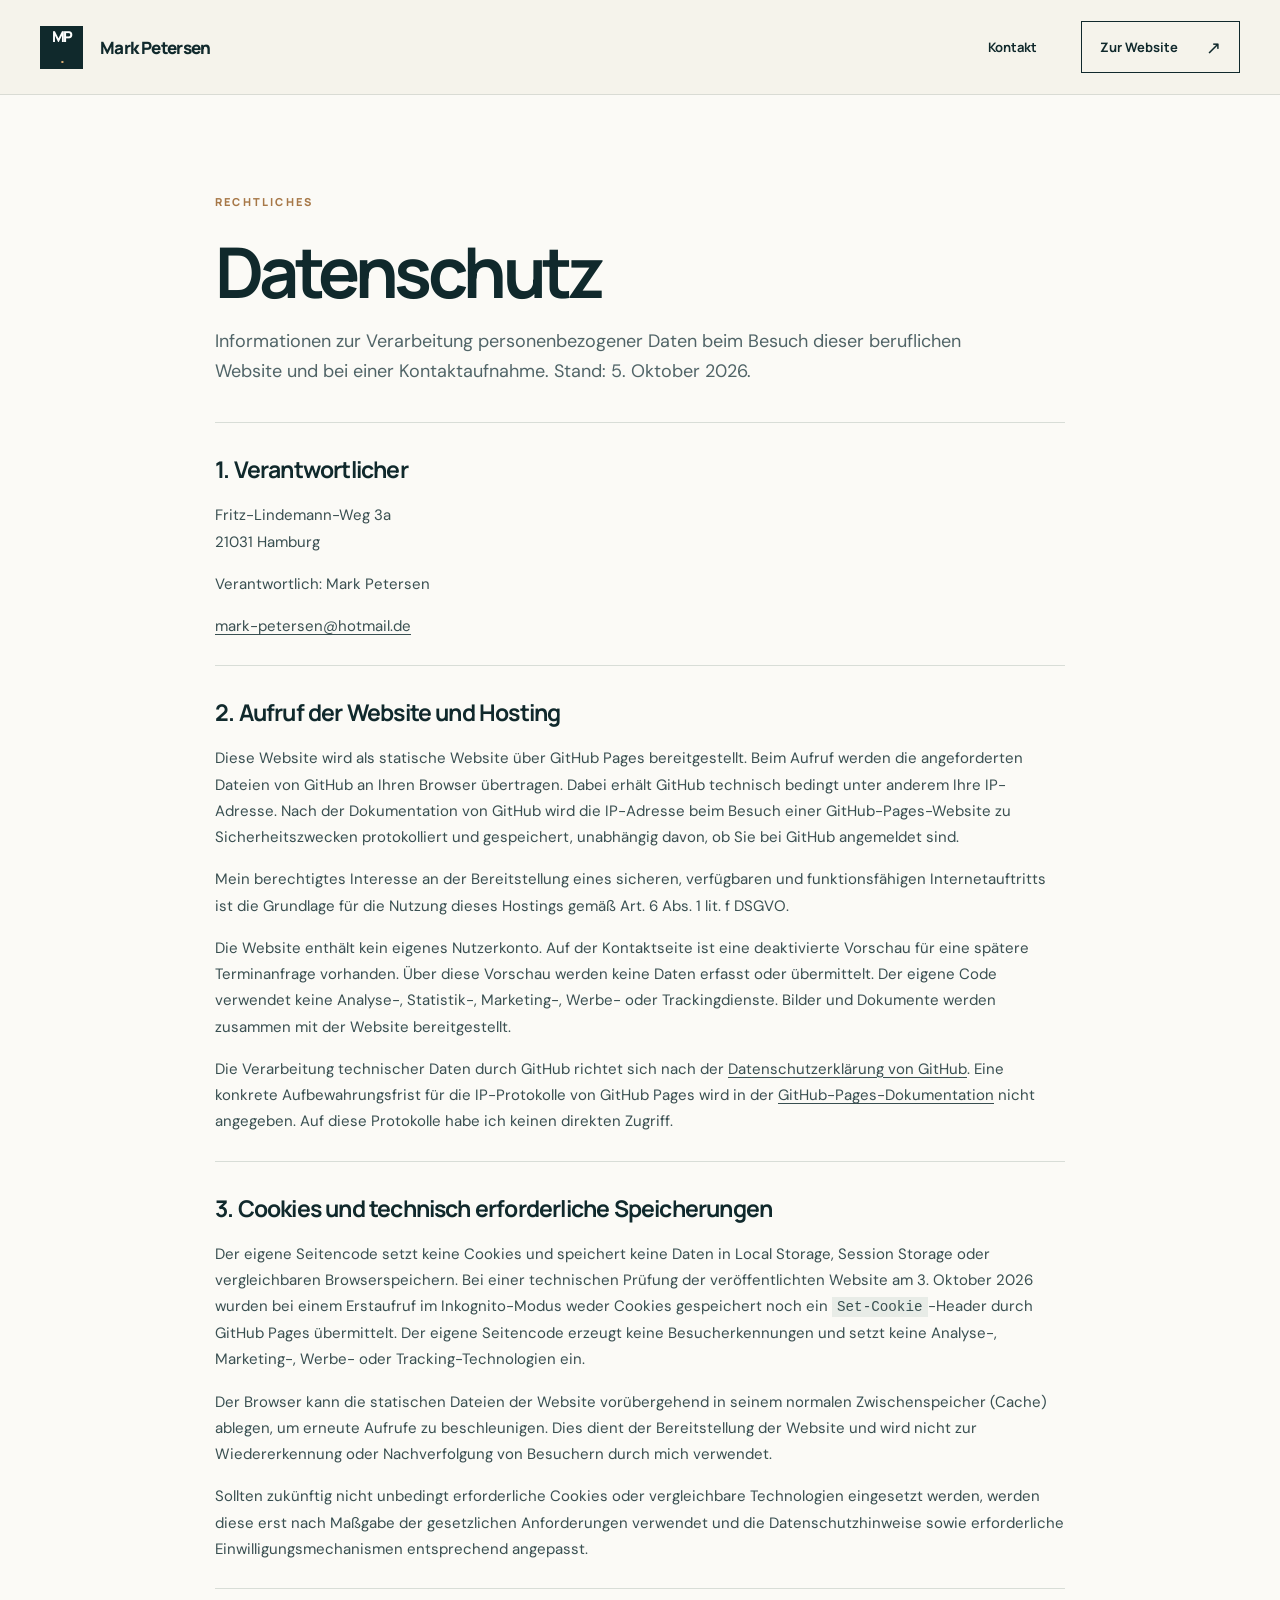
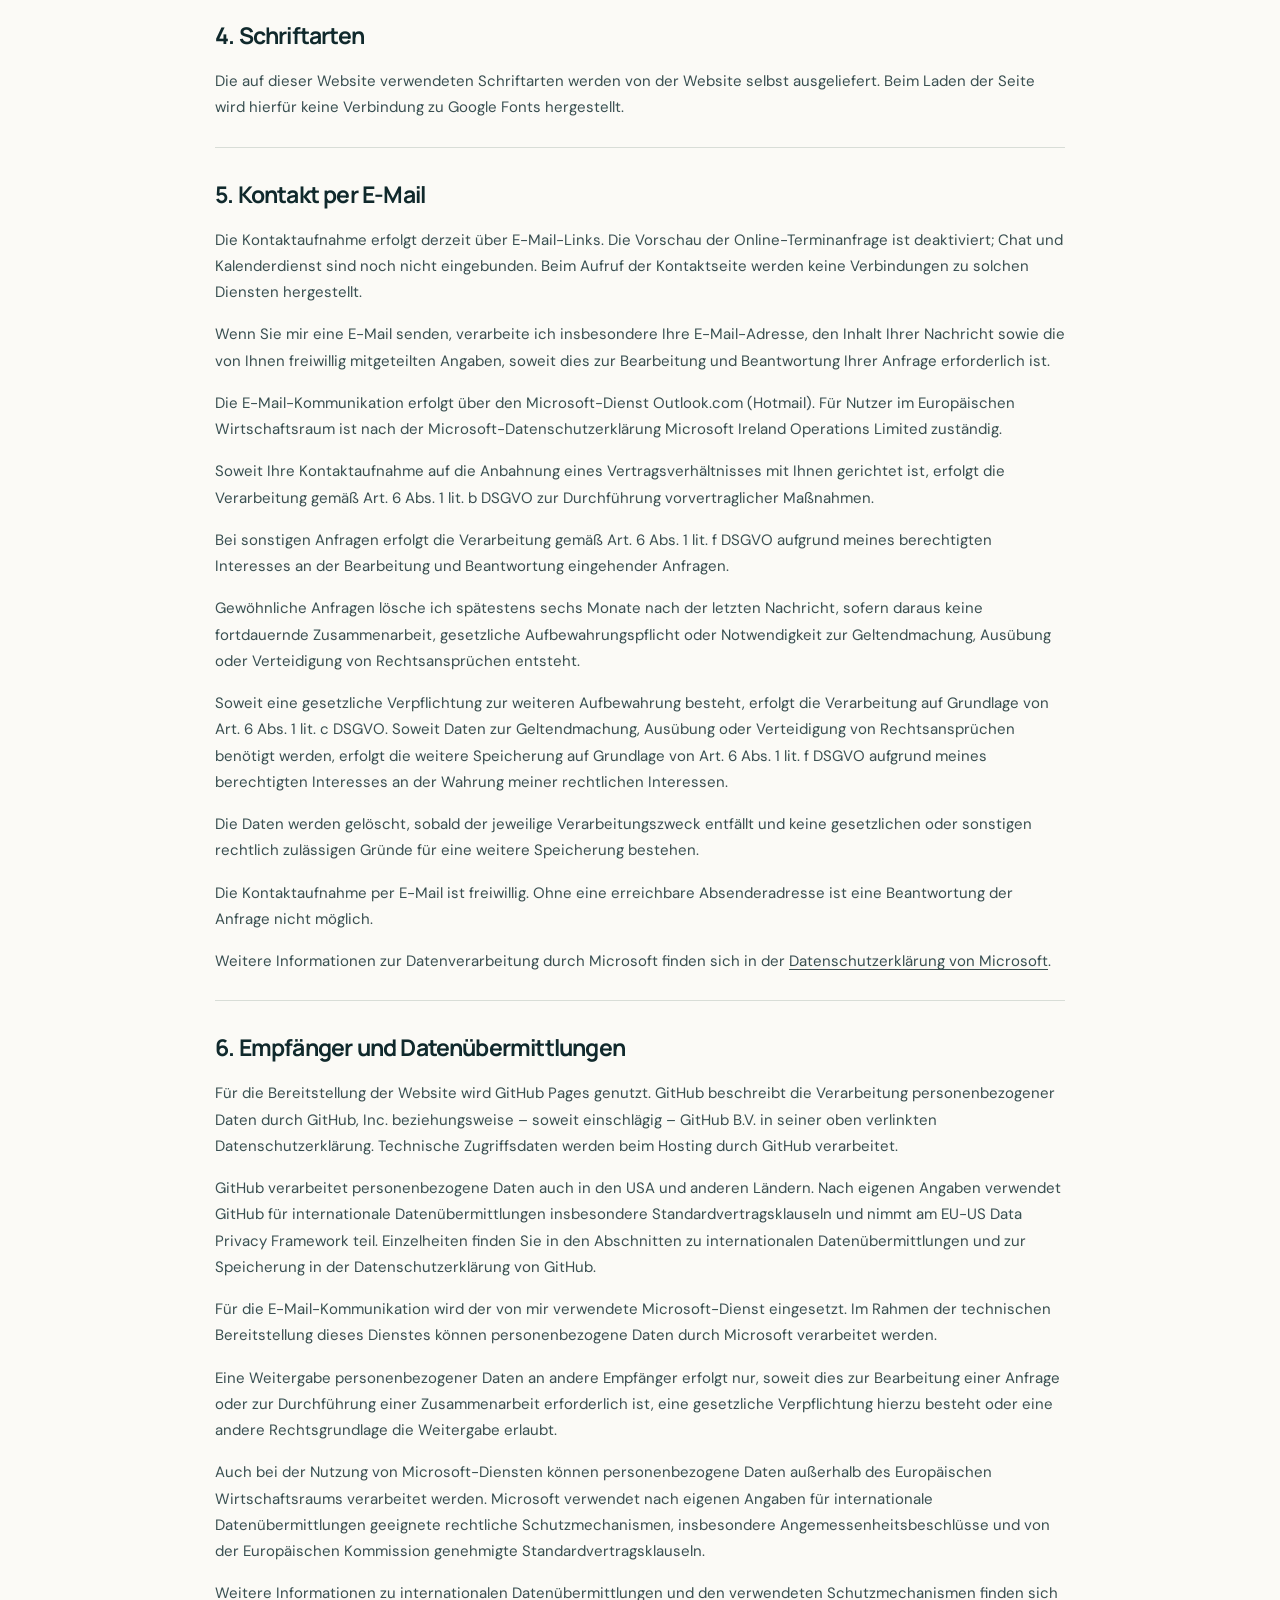
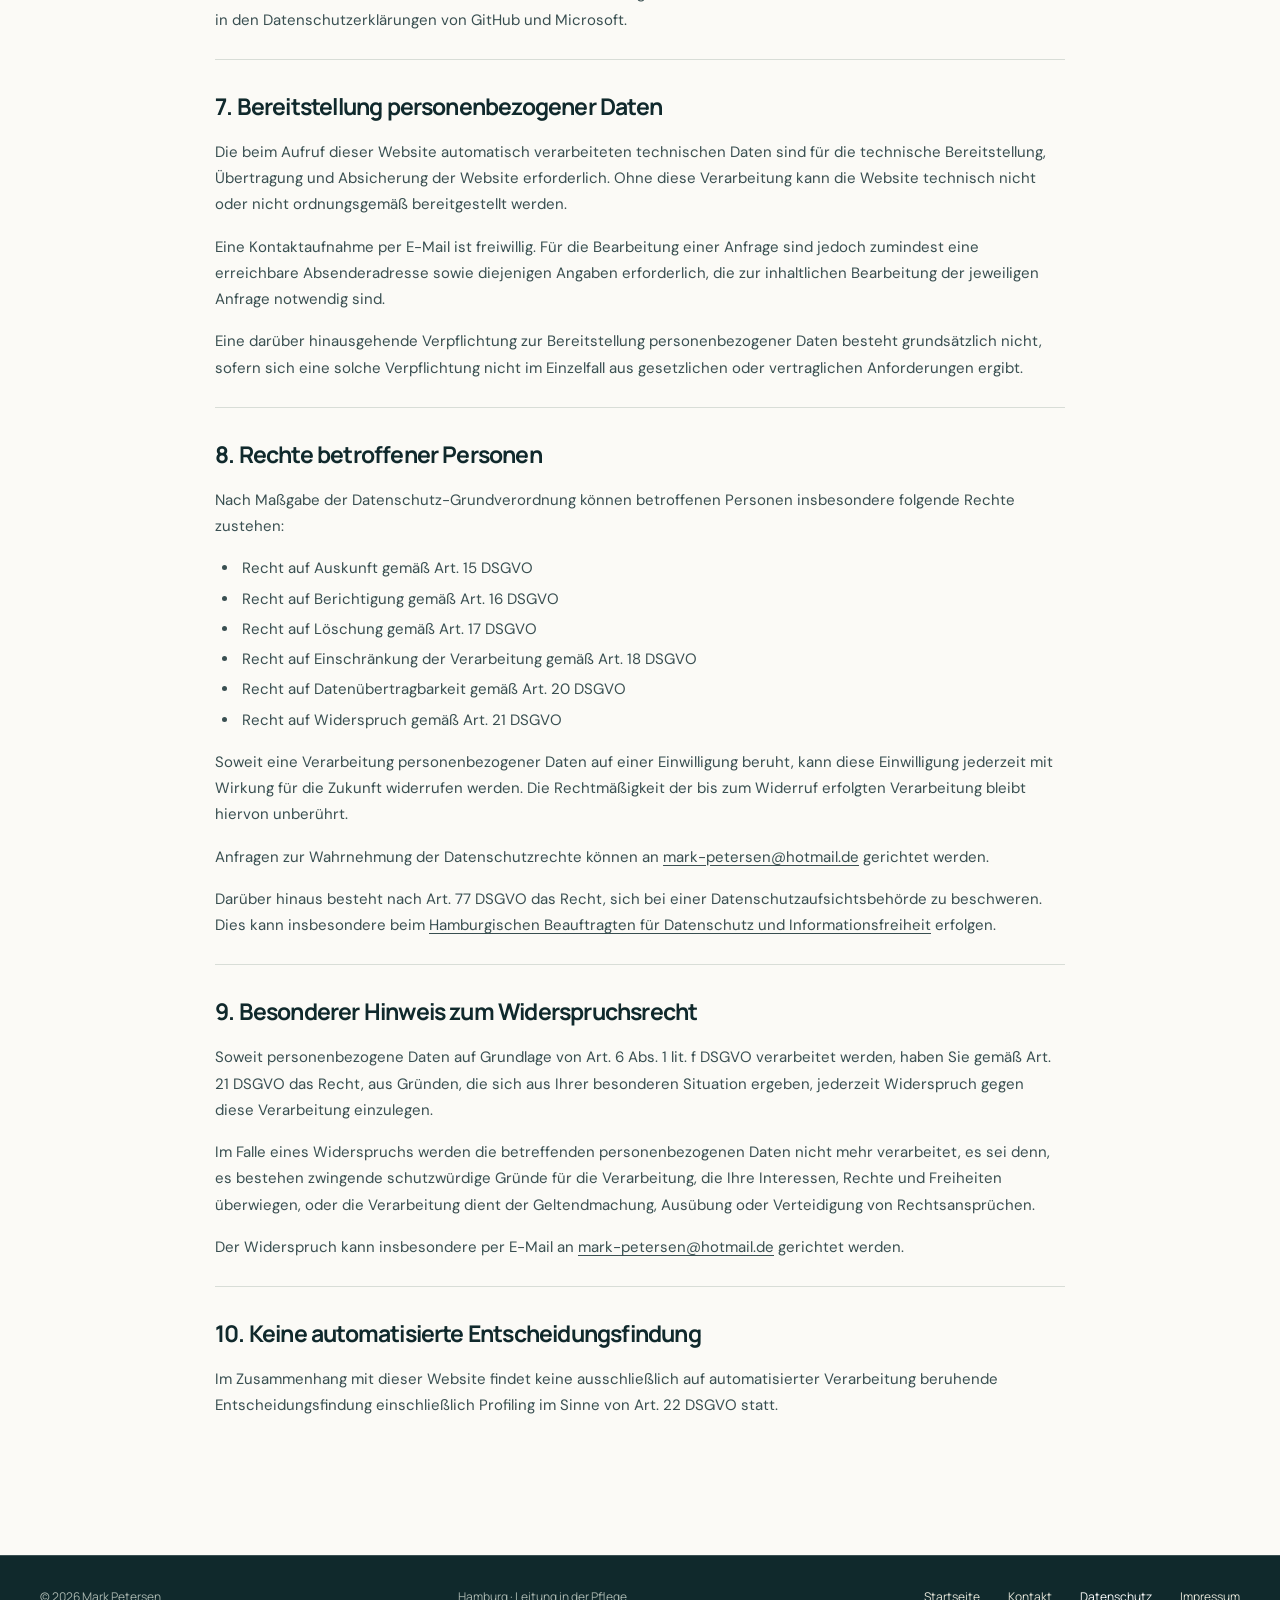
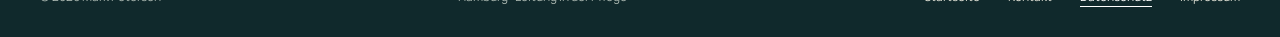
==== datenschutz.html @ 2bc18dde "Verlinke Kontaktseite und beschreibe tatsächlich aktive Kontaktmöglichkeiten" ====
<!doctype html>
<html lang="de">
<head>
  <meta charset="utf-8">
  <meta name="viewport" content="width=device-width, initial-scale=1">
  <meta name="robots" content="noindex, nofollow">
  <title>Datenschutz | Mark Petersen</title>
  <link rel="stylesheet" href="./styles.css">
</head>
<body class="legal-page">
  <a class="skip-link" href="#inhalt">Zum Inhalt springen</a>
  <header class="site-header"><div class="wrap header-inner"><a class="brand" href="./" aria-label="Mark Petersen, zur Startseite"><span class="brand-mark" aria-hidden="true">MP<span class="brand-dot">.</span></span><span class="brand-name">Mark Petersen</span></a><nav aria-label="Hauptnavigation"><a href="./kontakt.html">Kontakt</a><a class="nav-contact" href="./">Zur Website <span aria-hidden="true">↗</span></a></nav></div></header>
  <main id="inhalt" class="legal-main wrap">
    <span class="section-kicker">RECHTLICHES</span>
    <h1>Datenschutz</h1>
    <p class="legal-intro">Informationen zur Verarbeitung personenbezogener Daten beim Besuch dieser beruflichen Website und bei einer Kontaktaufnahme. Stand: 5. Oktober 2026.</p>
    <section><h2>1. Verantwortlicher</h2>
      <address>Fritz-Lindemann-Weg 3a<br>21031 Hamburg</address>
      <p>Verantwortlich: Mark Petersen</p>
      <p><a href="mailto:mark-petersen@hotmail.de">mark-petersen@hotmail.de</a></p>
    </section>
    <section><h2>2. Aufruf der Website und Hosting</h2>
<p>Diese Website wird als statische Website über GitHub Pages bereitgestellt. Beim Aufruf werden die angeforderten Dateien von GitHub an Ihren Browser übertragen. Dabei erhält GitHub technisch bedingt unter anderem Ihre IP-Adresse. Nach der Dokumentation von GitHub wird die IP-Adresse beim Besuch einer GitHub-Pages-Website zu Sicherheitszwecken protokolliert und gespeichert, unabhängig davon, ob Sie bei GitHub angemeldet sind.</p>
<p>Mein berechtigtes Interesse an der Bereitstellung eines sicheren, verfügbaren und funktionsfähigen Internetauftritts ist die Grundlage für die Nutzung dieses Hostings gemäß Art. 6 Abs. 1 lit. f DSGVO.</p>
<p>Die Website enthält kein eigenes Nutzerkonto. Auf der Kontaktseite ist eine deaktivierte Vorschau für eine spätere Terminanfrage vorhanden. Über diese Vorschau werden keine Daten erfasst oder übermittelt. Der eigene Code verwendet keine Analyse-, Statistik-, Marketing-, Werbe- oder Trackingdienste. Bilder und Dokumente werden zusammen mit der Website bereitgestellt.</p>
<p>Die Verarbeitung technischer Daten durch GitHub richtet sich nach der <a href="https://docs.github.com/en/site-policy/privacy-policies/github-general-privacy-statement">Datenschutzerklärung von GitHub</a>. Eine konkrete Aufbewahrungsfrist für die IP-Protokolle von GitHub Pages wird in der <a href="https://docs.github.com/en/pages/getting-started-with-github-pages/what-is-github-pages">GitHub-Pages-Dokumentation</a> nicht angegeben. Auf diese Protokolle habe ich keinen direkten Zugriff.</p>
</section>
    <section><h2>3. Cookies und technisch erforderliche Speicherungen</h2>
<p>Der eigene Seitencode setzt keine Cookies und speichert keine Daten in Local Storage, Session Storage oder vergleichbaren Browserspeichern. Bei einer technischen Prüfung der veröffentlichten Website am 3. Oktober 2026 wurden bei einem Erstaufruf im Inkognito-Modus weder Cookies gespeichert noch ein <code>Set-Cookie</code>-Header durch GitHub Pages übermittelt. Der eigene Seitencode erzeugt keine Besucherkennungen und setzt keine Analyse-, Marketing-, Werbe- oder Tracking-Technologien ein.</p>
<p>Der Browser kann die statischen Dateien der Website vorübergehend in seinem normalen Zwischenspeicher (Cache) ablegen, um erneute Aufrufe zu beschleunigen. Dies dient der Bereitstellung der Website und wird nicht zur Wiedererkennung oder Nachverfolgung von Besuchern durch mich verwendet.</p>
<p>Sollten zukünftig nicht unbedingt erforderliche Cookies oder vergleichbare Technologien eingesetzt werden, werden diese erst nach Maßgabe der gesetzlichen Anforderungen verwendet und die Datenschutzhinweise sowie erforderliche Einwilligungsmechanismen entsprechend angepasst.</p>
</section>
    <section><h2>4. Schriftarten</h2>
      <p>Die auf dieser Website verwendeten Schriftarten werden von der Website selbst ausgeliefert. Beim Laden der Seite wird hierfür keine Verbindung zu Google Fonts hergestellt.</p>
    </section>
    <section><h2>5. Kontakt per E-Mail</h2>
      <p>Die Kontaktaufnahme erfolgt derzeit über E-Mail-Links. Die Vorschau der Online-Terminanfrage ist deaktiviert; Chat und Kalenderdienst sind noch nicht eingebunden. Beim Aufruf der Kontaktseite werden keine Verbindungen zu solchen Diensten hergestellt.</p>
      <p>Wenn Sie mir eine E-Mail senden, verarbeite ich insbesondere Ihre E-Mail-Adresse, den Inhalt Ihrer Nachricht sowie die von Ihnen freiwillig mitgeteilten Angaben, soweit dies zur Bearbeitung und Beantwortung Ihrer Anfrage erforderlich ist.</p>
      <p>Die E-Mail-Kommunikation erfolgt über den Microsoft-Dienst Outlook.com (Hotmail). Für Nutzer im Europäischen Wirtschaftsraum ist nach der Microsoft-Datenschutzerklärung Microsoft Ireland Operations Limited zuständig.</p>
      <p>Soweit Ihre Kontaktaufnahme auf die Anbahnung eines Vertragsverhältnisses mit Ihnen gerichtet ist, erfolgt die Verarbeitung gemäß Art. 6 Abs. 1 lit. b DSGVO zur Durchführung vorvertraglicher Maßnahmen.</p>
      <p>Bei sonstigen Anfragen erfolgt die Verarbeitung gemäß Art. 6 Abs. 1 lit. f DSGVO aufgrund meines berechtigten Interesses an der Bearbeitung und Beantwortung eingehender Anfragen.</p>
      <p>Gewöhnliche Anfragen lösche ich spätestens sechs Monate nach der letzten Nachricht, sofern daraus keine fortdauernde Zusammenarbeit, gesetzliche Aufbewahrungspflicht oder Notwendigkeit zur Geltendmachung, Ausübung oder Verteidigung von Rechtsansprüchen entsteht.</p>
      <p>Soweit eine gesetzliche Verpflichtung zur weiteren Aufbewahrung besteht, erfolgt die Verarbeitung auf Grundlage von Art. 6 Abs. 1 lit. c DSGVO. Soweit Daten zur Geltendmachung, Ausübung oder Verteidigung von Rechtsansprüchen benötigt werden, erfolgt die weitere Speicherung auf Grundlage von Art. 6 Abs. 1 lit. f DSGVO aufgrund meines berechtigten Interesses an der Wahrung meiner rechtlichen Interessen.</p>
      <p>Die Daten werden gelöscht, sobald der jeweilige Verarbeitungszweck entfällt und keine gesetzlichen oder sonstigen rechtlich zulässigen Gründe für eine weitere Speicherung bestehen.</p>
      <p>Die Kontaktaufnahme per E-Mail ist freiwillig. Ohne eine erreichbare Absenderadresse ist eine Beantwortung der Anfrage nicht möglich.</p>
      <p>Weitere Informationen zur Datenverarbeitung durch Microsoft finden sich in der <a href="https://privacy.microsoft.com/de-de/privacystatement" rel="noopener noreferrer">Datenschutzerklärung von Microsoft</a>.</p>
    </section>
    <section><h2>6. Empfänger und Datenübermittlungen</h2>
<p>Für die Bereitstellung der Website wird GitHub Pages genutzt. GitHub beschreibt die Verarbeitung personenbezogener Daten durch GitHub, Inc. beziehungsweise – soweit einschlägig – GitHub B.V. in seiner oben verlinkten Datenschutzerklärung. Technische Zugriffsdaten werden beim Hosting durch GitHub verarbeitet.</p>
<p>GitHub verarbeitet personenbezogene Daten auch in den USA und anderen Ländern. Nach eigenen Angaben verwendet GitHub für internationale Datenübermittlungen insbesondere Standardvertragsklauseln und nimmt am EU-US Data Privacy Framework teil. Einzelheiten finden Sie in den Abschnitten zu internationalen Datenübermittlungen und zur Speicherung in der Datenschutzerklärung von GitHub.</p>
<p>Für die E-Mail-Kommunikation wird der von mir verwendete Microsoft-Dienst eingesetzt. Im Rahmen der technischen Bereitstellung dieses Dienstes können personenbezogene Daten durch Microsoft verarbeitet werden.</p>
<p>Eine Weitergabe personenbezogener Daten an andere Empfänger erfolgt nur, soweit dies zur Bearbeitung einer Anfrage oder zur Durchführung einer Zusammenarbeit erforderlich ist, eine gesetzliche Verpflichtung hierzu besteht oder eine andere Rechtsgrundlage die Weitergabe erlaubt.</p>
<p>Auch bei der Nutzung von Microsoft-Diensten können personenbezogene Daten außerhalb des Europäischen Wirtschaftsraums verarbeitet werden. Microsoft verwendet nach eigenen Angaben für internationale Datenübermittlungen geeignete rechtliche Schutzmechanismen, insbesondere Angemessenheitsbeschlüsse und von der Europäischen Kommission genehmigte Standardvertragsklauseln.</p>
<p>Weitere Informationen zu internationalen Datenübermittlungen und den verwendeten Schutzmechanismen finden sich in den Datenschutzerklärungen von GitHub und Microsoft.</p>
</section>
    <section><h2>7. Bereitstellung personenbezogener Daten</h2>
      <p>Die beim Aufruf dieser Website automatisch verarbeiteten technischen Daten sind für die technische Bereitstellung, Übertragung und Absicherung der Website erforderlich. Ohne diese Verarbeitung kann die Website technisch nicht oder nicht ordnungsgemäß bereitgestellt werden.</p>
      <p>Eine Kontaktaufnahme per E-Mail ist freiwillig. Für die Bearbeitung einer Anfrage sind jedoch zumindest eine erreichbare Absenderadresse sowie diejenigen Angaben erforderlich, die zur inhaltlichen Bearbeitung der jeweiligen Anfrage notwendig sind.</p>
      <p>Eine darüber hinausgehende Verpflichtung zur Bereitstellung personenbezogener Daten besteht grundsätzlich nicht, sofern sich eine solche Verpflichtung nicht im Einzelfall aus gesetzlichen oder vertraglichen Anforderungen ergibt.</p>
    </section>
    <section><h2>8. Rechte betroffener Personen</h2>
      <p>Nach Maßgabe der Datenschutz-Grundverordnung können betroffenen Personen insbesondere folgende Rechte zustehen:</p>
      <ul>
        <li>Recht auf Auskunft gemäß Art. 15 DSGVO</li>
        <li>Recht auf Berichtigung gemäß Art. 16 DSGVO</li>
        <li>Recht auf Löschung gemäß Art. 17 DSGVO</li>
        <li>Recht auf Einschränkung der Verarbeitung gemäß Art. 18 DSGVO</li>
        <li>Recht auf Datenübertragbarkeit gemäß Art. 20 DSGVO</li>
        <li>Recht auf Widerspruch gemäß Art. 21 DSGVO</li>
      </ul>
      <p>Soweit eine Verarbeitung personenbezogener Daten auf einer Einwilligung beruht, kann diese Einwilligung jederzeit mit Wirkung für die Zukunft widerrufen werden. Die Rechtmäßigkeit der bis zum Widerruf erfolgten Verarbeitung bleibt hiervon unberührt.</p>
      <p>Anfragen zur Wahrnehmung der Datenschutzrechte können an <a href="mailto:mark-petersen@hotmail.de">mark-petersen@hotmail.de</a> gerichtet werden.</p>
      <p>Darüber hinaus besteht nach Art. 77 DSGVO das Recht, sich bei einer Datenschutzaufsichtsbehörde zu beschweren. Dies kann insbesondere beim <a href="https://datenschutz-hamburg.de/service-information/beschwerde-oder-hinweis-einreichen" rel="noopener noreferrer">Hamburgischen Beauftragten für Datenschutz und Informationsfreiheit</a> erfolgen.</p>
    </section>
    <section><h2>9. Besonderer Hinweis zum Widerspruchsrecht</h2>
      <p>Soweit personenbezogene Daten auf Grundlage von Art. 6 Abs. 1 lit. f DSGVO verarbeitet werden, haben Sie gemäß Art. 21 DSGVO das Recht, aus Gründen, die sich aus Ihrer besonderen Situation ergeben, jederzeit Widerspruch gegen diese Verarbeitung einzulegen.</p>
      <p>Im Falle eines Widerspruchs werden die betreffenden personenbezogenen Daten nicht mehr verarbeitet, es sei denn, es bestehen zwingende schutzwürdige Gründe für die Verarbeitung, die Ihre Interessen, Rechte und Freiheiten überwiegen, oder die Verarbeitung dient der Geltendmachung, Ausübung oder Verteidigung von Rechtsansprüchen.</p>
      <p>Der Widerspruch kann insbesondere per E-Mail an <a href="mailto:mark-petersen@hotmail.de">mark-petersen@hotmail.de</a> gerichtet werden.</p>
    </section>
    <section><h2>10. Keine automatisierte Entscheidungsfindung</h2>
      <p>Im Zusammenhang mit dieser Website findet keine ausschließlich auf automatisierter Verarbeitung beruhende Entscheidungsfindung einschließlich Profiling im Sinne von Art. 22 DSGVO statt.</p>
    </section>
  </main>
  <footer class="site-footer"><div class="wrap footer-inner"><span>© 2026 Mark Petersen</span><span>Hamburg · Leitung in der Pflege</span><div class="footer-links"><a href="./">Startseite</a><a href="./kontakt.html">Kontakt</a><a href="./datenschutz.html" aria-current="page">Datenschutz</a><a href="./impressum.html">Impressum</a></div></div></footer>
</body>
</html>
---- styles.css ----
:root{--ink:#10292c;--muted:#506467;--cream:#f5f3eb;--paper:#fbfaf6;--line:#d8ddd7;--accent:#d7ab72;--dark:#10292c;--font:'Manrope',Arial,sans-serif}*{box-sizing:border-box}html{scroll-behavior:smooth}body{margin:0;background:var(--paper);color:var(--ink);font-family:var(--font);-webkit-font-smoothing:antialiased}a{color:inherit;text-decoration:none}button,a{ -webkit-tap-highlight-color:transparent}a:focus-visible{outline:3px solid #bc7b35;outline-offset:4px}.wrap{width:min(100% - 80px,1240px);margin-inline:auto}.skip-link{position:absolute;left:12px;top:-60px;background:#fff;padding:12px;z-index:20}.skip-link:focus{top:12px}.site-header{position:relative;z-index:5;background:var(--cream);border-bottom:1px solid rgba(16,41,44,.12)}.header-inner{height:94px;display:flex;align-items:center;justify-content:space-between}.brand{display:flex;align-items:center;gap:17px;font-weight:800;letter-spacing:-.04em}.brand-mark{display:grid;place-items:center;width:43px;height:43px;background:var(--ink);color:white;font-size:15px;letter-spacing:-.1em}.brand-dot{color:var(--accent)}.brand-name{font-size:17px}.site-header nav{display:flex;align-items:center;gap:44px;font-size:13px;font-weight:700}.site-header nav>a:hover,.text-link:hover,.site-footer a:hover{color:#a46b37}.nav-contact{display:flex;align-items:center;gap:28px;padding:13px 18px;border:1px solid var(--ink)}.nav-contact span{font-size:18px;font-weight:400}.hero{background:var(--cream);overflow:hidden}.hero-grid{min-height:650px;display:grid;grid-template-columns:1.14fr .86fr;align-items:center;gap:60px;padding-top:50px;padding-bottom:46px}.hero-copy{padding:20px 0 44px}.eyebrow,.section-kicker{font-size:11px;letter-spacing:.2em;font-weight:800}.eyebrow{display:flex;align-items:center;gap:13px;color:#7b6a4f}.eyebrow-line{height:1px;width:36px;background:#b5834b}.hero h1{font-size:clamp(44px,5.2vw,78px);line-height:1.09;letter-spacing:-.068em;font-weight:700;margin:30px 0 28px}.hero h1 em{font-family:Georgia,serif;font-weight:400;letter-spacing:-.058em;color:#82694d}.hero-lead{font-family:'DM Sans',sans-serif;font-size:18px;line-height:1.72;max-width:620px;color:#4b6062;margin:0}.hero-actions{display:flex;align-items:center;gap:37px;margin-top:42px}.button{min-height:57px;padding:0 24px;display:inline-flex;align-items:center;justify-content:center;gap:44px;font-size:13px;font-weight:800;transition:transform .2s,background .2s}.button:hover{transform:translateY(-3px)}.button span{font-size:18px;font-weight:400}.button-primary{background:var(--ink);color:#fff}.button-primary:hover{background:#275052}.text-link{display:inline-flex;align-items:center;gap:13px;font-weight:800;font-size:13px;border-bottom:1px solid currentColor;padding-bottom:7px}.text-link span{font-size:18px;font-weight:400}.hero-visual{position:relative;height:530px;overflow:hidden;background:#18383b;isolation:isolate}.hero-visual:before{content:'';position:absolute;inset:0;background:radial-gradient(circle at 74% 20%,#38585a 0,transparent 47%),linear-gradient(145deg,transparent 30%,#0c272a 100%);z-index:-1}.hero-visual:after{content:'';position:absolute;width:280px;height:280px;right:-70px;top:-100px;border:1px solid rgba(230,214,184,.28);transform:rotate(32deg)}.visual-arc{position:absolute;border:1px solid rgba(223,201,160,.35);border-radius:50%;width:510px;height:510px;left:50%;top:50%;transform:translate(-50%,-50%)}.arc-two{width:390px;height:390px;border-color:rgba(223,201,160,.13)}.visual-line{position:absolute;width:1px;height:700px;background:rgba(223,201,160,.18);left:50%;top:-80px;transform:rotate(37deg)}.line-two{transform:rotate(-37deg)}.visual-monogram{position:absolute;inset:0;display:grid;place-items:center;color:#ebe4d7;font-family:Georgia,serif;font-size:clamp(92px,11vw,170px);letter-spacing:-.11em;font-weight:400;text-shadow:0 12px 30px rgba(0,0,0,.12)}.visual-monogram span{color:#c89961}.visual-label{position:absolute;bottom:28px;left:30px;right:30px;display:flex;justify-content:space-between;color:#d5d8cd;font-size:9px;font-weight:700;letter-spacing:.22em}.hero-foot{height:70px;display:flex;align-items:center;gap:24px;color:#718082;font-size:10px;font-weight:800;letter-spacing:.16em;border-top:1px solid #d7ded8}.hero-foot-rule{height:1px;flex:1;background:#d7ded8}.section{padding:112px 0}.profile{background:var(--paper)}.section-heading{display:flex;justify-content:space-between;align-items:end;gap:70px;margin-bottom:53px}.section-kicker{color:#a77848}.section h2{font-size:clamp(37px,4vw,57px);line-height:1.17;letter-spacing:-.06em;margin:21px 0 0;font-weight:700}.section h2 span{font-family:Georgia,serif;font-weight:400;color:#7c8581;font-style:italic}.section-heading>p{max-width:340px;color:var(--muted);font-family:'DM Sans',sans-serif;line-height:1.7;font-size:16px;margin:0 0 4px}.strengths{display:grid;grid-template-columns:repeat(3,1fr);border-top:1px solid var(--line);border-bottom:1px solid var(--line)}.strength{position:relative;min-height:270px;padding:27px 36px 34px 0}.strength+.strength{border-left:1px solid var(--line);padding-left:36px}.strength-number{font-size:11px;color:#9a8370;font-weight:800;letter-spacing:.14em}.strength-icon{font-family:Georgia,serif;font-size:37px;line-height:1;color:#a78058;margin:28px 0 19px}.strength h3{font-size:19px;letter-spacing:-.04em;margin:0 0 12px}.strength p{font-family:'DM Sans',sans-serif;line-height:1.65;font-size:14px;color:var(--muted);max-width:300px;margin:0}.path{background:#e9eee9;padding-bottom:0}.path-grid{display:grid;grid-template-columns:.85fr 1.15fr;gap:12%;padding-bottom:115px}.path-intro>p{max-width:385px;font-family:'DM Sans',sans-serif;color:var(--muted);line-height:1.7;font-size:16px;margin:27px 0 35px}.timeline{border-top:1px solid #bfcac2}.timeline-item{display:grid;grid-template-columns:125px 1fr;gap:27px;padding:29px 0;border-bottom:1px solid #bfcac2}.timeline-year{font-size:11px;letter-spacing:.11em;font-weight:800;color:#9b7145;padding-top:6px}.timeline h3{margin:0 0 8px;font-size:19px;letter-spacing:-.04em}.timeline p{margin:0;font-family:'DM Sans',sans-serif;color:var(--muted);font-size:14px;line-height:1.6}.contact-band{position:relative;background:var(--dark);color:#fff;padding:48px 58px;display:flex;align-items:center;justify-content:space-between;gap:30px;transform:translateY(1px)}.contact-band h2{font-size:clamp(29px,3.1vw,43px);margin:15px 0 0}.contact-band .section-kicker{color:#d8ac77}.button-light{background:#eee9dd;color:var(--ink);white-space:nowrap}.button-light:hover{background:#fff}.site-footer{background:var(--dark);color:#a9b6af;border-top:1px solid rgba(255,255,255,.18)}.footer-inner{min-height:82px;display:flex;justify-content:space-between;align-items:center;gap:25px;font-size:12px}.site-footer a{color:#e5e5d9}@media(max-width:900px){.wrap{width:min(100% - 48px,720px)}.hero-grid{grid-template-columns:1fr;gap:0;padding-top:45px}.hero-copy{padding-bottom:45px}.hero-visual{height:360px}.hero h1{font-size:clamp(45px,7vw,66px)}.section-heading{align-items:start}.path-grid{gap:45px;grid-template-columns:1fr}.path-grid{padding-bottom:75px}.path-intro>p{max-width:650px}.section{padding-top:85px}.contact-band{padding:40px}}@media(max-width:640px){.wrap{width:min(100% - 36px,520px)}.header-inner{height:70px}.brand{gap:10px}.brand-mark{width:37px;height:37px;font-size:13px}.brand-name{font-size:14px}.site-header nav{gap:12px}.site-header nav>a:not(.nav-contact){display:none}.nav-contact{padding:9px 11px;gap:9px;font-size:11px}.nav-contact span{font-size:15px}.hero-grid{min-height:0;padding-top:47px}.hero-copy{padding:0 0 45px}.hero h1{font-size:clamp(42px,10vw,60px);margin:25px 0}.hero-lead{font-size:16px;line-height:1.65}.hero-actions{gap:25px;align-items:flex-start;flex-direction:column;margin-top:32px}.hero-visual{height:280px}.visual-monogram{font-size:100px}.visual-arc{width:330px;height:330px}.arc-two{width:240px;height:240px}.visual-label{font-size:8px;left:20px;right:20px;bottom:20px}.hero-foot{height:55px;font-size:8px;letter-spacing:.08em}.section{padding-top:72px}.section h2{font-size:clamp(34px,9vw,48px)}.section-heading{display:block;margin-bottom:35px}.section-heading>p{margin-top:24px}.strengths{grid-template-columns:1fr}.strength,.strength+.strength{min-height:0;padding:26px 0 29px;border-left:0}.strength+.strength{border-top:1px solid var(--line)}.strength-icon{margin:15px 0}.path-grid{gap:40px;padding-bottom:70px}.timeline-item{grid-template-columns:1fr;gap:8px;padding:24px 0}.timeline-year{padding:0}.contact-band{padding:36px 24px;display:block}.contact-band h2{font-size:32px}.contact-band .button{margin-top:28px;width:100%;justify-content:space-between}.footer-inner{min-height:100px;flex-wrap:wrap;justify-content:space-between;gap:6px 22px;padding:22px 0}.footer-inner span:nth-child(2){order:3;width:100%}}@media(prefers-reduced-motion:reduce){html{scroll-behavior:auto}.button{transition:none}}
:root{--credential-text:#f0ebdf}
.hero-grid{grid-template-columns:1.08fr .92fr;gap:50px}
.hero h1{font-size:clamp(39px,4.5vw,68px);line-height:1.1}
.hero h1 em{font-size:.91em}
.hero-or{font-size:.75em;letter-spacing:-.04em;font-weight:500;color:#6b7a79}
.hero-visual{height:500px;display:flex;flex-direction:column;justify-content:space-between;padding:30px}
.visual-top,.visual-label{position:relative;z-index:2;display:flex;justify-content:space-between;gap:15px;color:#d7d8cc;font-size:9px;font-weight:800;letter-spacing:.14em}
.visual-label{inset:auto;padding-top:19px;border-top:1px solid rgba(232,224,206,.25)}
.credential-copy{position:relative;z-index:2;max-width:440px}
.credential-mark{display:block;color:var(--accent);font-family:Georgia,serif;font-size:42px;line-height:1;margin-bottom:19px}
.credential-label{font-size:10px;color:#d7ad78;font-weight:800;letter-spacing:.2em}
.credential-copy h2{color:var(--credential-text);font-family:Georgia,serif;font-size:clamp(30px,3.1vw,44px);font-weight:400;line-height:1.14;letter-spacing:-.045em;margin:13px 0 24px}
.credential-copy p{color:#d1d9d1;font-family:'DM Sans',sans-serif;font-size:14px;line-height:1.5;margin:0}
.credential-copy strong{color:#f5e9d6;font-weight:700}
.strength{min-height:300px}
.contact-address{display:inline-block;color:#f0e3ce;font-family:'DM Sans',sans-serif;font-size:16px;line-height:1.5;margin-top:18px;border-bottom:1px solid rgba(240,227,206,.55);overflow-wrap:anywhere}
.contact-address:hover{color:#fff}
@media(max-width:900px){.hero-grid{grid-template-columns:1fr;gap:0}.hero-visual{height:390px}.credential-copy{max-width:600px}.credential-copy h2{font-size:clamp(31px,5vw,42px)}}
@media(max-width:640px){.hero h1{font-size:clamp(25px,7.8vw,43px)}.hero-visual{height:330px;padding:22px}.visual-top,.visual-label{font-size:8px;letter-spacing:.08em}.visual-top span:last-child{white-space:nowrap}.credential-mark{font-size:31px;margin-bottom:10px}.credential-copy h2{font-size:clamp(27px,7.2vw,33px);margin:8px 0 16px}.credential-copy p{font-size:12px}.strength{min-height:0}.contact-address{font-size:14px}}
@font-face{font-family:'Manrope';font-style:normal;font-weight:400 800;font-display:swap;src:url('./fonts/manrope-latin.woff2') format('woff2')}
@font-face{font-family:'DM Sans';font-style:normal;font-weight:400 700;font-display:swap;src:url('./fonts/dm-sans-latin.woff2') format('woff2')}
.footer-links{display:flex;align-items:center;gap:28px}
.footer-links a[aria-current="page"]{color:#fff;text-decoration:underline;text-underline-offset:5px}
.legal-page{background:var(--paper)}
.legal-main{width:min(100% - 80px,850px);padding:94px 0 110px}
.legal-main h1{font-size:clamp(42px,6vw,70px);line-height:1.1;letter-spacing:-.065em;margin:22px 0 17px}
.legal-intro{font-family:'DM Sans',sans-serif;font-size:18px;line-height:1.65;color:var(--muted);max-width:750px;margin:0 0 36px}
.legal-note{border-left:4px solid #ac7540;background:#eee9dc;padding:19px 24px;font-family:'DM Sans',sans-serif;font-size:14px;line-height:1.65;color:#3d4e4e;margin-bottom:43px}
.legal-note strong{color:var(--ink)}
.legal-main section{border-top:1px solid var(--line);padding:30px 0 26px}
.legal-main section h2{font-size:23px;letter-spacing:-.035em;margin:0 0 17px}
.legal-main section p,.legal-main address{font-family:'DM Sans',sans-serif;color:#394f51;font-size:15px;line-height:1.75;margin:0 0 16px}
.legal-main address{font-style:normal}
.legal-main section p:last-child{margin-bottom:0}
.legal-main section a{text-decoration:underline;text-underline-offset:3px}
.legal-main code{font-size:.95em;background:#e8ece7;padding:2px 5px}
@media(max-width:640px){.footer-links{width:100%;order:2;flex-wrap:wrap;gap:15px 22px}.legal-main{width:min(100% - 36px,520px);padding:65px 0 80px}.legal-main h1{font-size:43px}.legal-intro{font-size:16px}.legal-note{padding:16px 18px}.legal-main section h2{font-size:20px}}
.leadership-note{display:grid;grid-template-columns:1fr 2fr;gap:32px;align-items:start;border-bottom:1px solid var(--line);padding:35px 0 0}
.leadership-note .section-kicker{padding-top:7px}
.leadership-note p{font-family:'DM Sans',sans-serif;font-size:17px;line-height:1.7;color:var(--ink);max-width:720px;margin:0 0 20px}
@media(max-width:640px){.leadership-note{grid-template-columns:1fr;gap:10px;padding-top:28px}.leadership-note p{font-size:16px;margin-bottom:28px}}

.leadership-note .leadership-copy p:last-child{margin-bottom:38px}
@media(max-width:640px){.leadership-note .leadership-copy p:last-child{margin-bottom:28px}}
.legal-main ul{margin:0 0 16px;padding-left:24px;font-family:'DM Sans',sans-serif;color:#394f51;font-size:15px;line-height:1.75}
.legal-main li{padding-left:3px;margin:0 0 4px}

/* Ergänzende Textgliederung innerhalb der bestehenden Gestaltung. */
.leadership-copy h3 { margin: 0 0 18px; font-size: 24px; line-height: 1.3; letter-spacing: -.035em; }
.qualification-summary { margin: 30px 0; }
.qualification-summary h3 { margin: 0 0 12px; font-size: 20px; line-height: 1.35; }
.qualification-summary p { margin-bottom: 16px; }
@media (max-width: 640px) { .leadership-copy h3 { font-size: 21px; } }

/* Kontaktseite: bestehende Farben, Schriften und Abstände. */
.contact-main{padding:82px 0 92px}
.contact-main h1{font-size:clamp(43px,6vw,70px);line-height:1.1;letter-spacing:-.065em;margin:22px 0}
.contact-intro{max-width:740px;font-family:'DM Sans',sans-serif;font-size:19px;line-height:1.7;color:var(--muted)}
.contact-options{display:grid;grid-template-columns:repeat(3,minmax(0,1fr));gap:18px;margin:40px 0 64px}
.contact-options a{padding:26px;background:var(--cream);border:1px solid var(--line);display:flex;flex-direction:column;gap:16px}
.contact-options a:hover{border-color:var(--ink)}
.contact-options span{font-size:10px;font-weight:800;letter-spacing:.13em}
.contact-options strong{font-size:21px;line-height:1.4}
.contact-options small{font-size:13px;color:var(--muted)}
.contact-section{display:grid;grid-template-columns:1fr 2fr;gap:45px;padding:38px 0;border-top:1px solid var(--line)}
.contact-section h2{font-size:28px;line-height:1.3;letter-spacing:-.04em;margin:15px 0}
.contact-copy p{font-family:'DM Sans',sans-serif;font-size:17px;line-height:1.7;margin:0 0 20px;max-width:720px}
.contact-copy p a{text-decoration:underline;text-underline-offset:3px}
.contact-copy .email-address{font-size:clamp(18px,2.3vw,27px);font-weight:700;overflow-wrap:anywhere}
.contact-copy .contact-small{font-size:14px;margin-top:22px;color:var(--muted)}
.request-preview{margin-top:30px;border:1px solid var(--line);padding:20px}
.request-preview summary{cursor:pointer;font-weight:700;line-height:1.5}
.request-preview p{font-size:14px;margin:18px 0}
.request-preview fieldset{border:0;padding:0;margin:0;min-width:0}
.request-preview legend{font-size:18px;font-weight:800;margin-bottom:20px}
.request-preview label{display:block;font-size:14px;font-weight:700;margin-bottom:20px}
.request-preview label span{font-weight:400;color:var(--muted)}
.request-preview .field-help{display:block;line-height:1.55;margin-top:7px}
.request-preview input,.request-preview textarea{display:block;width:100%;min-height:46px;background:#eeeae2;border:1px solid var(--line);border-radius:0;padding:12px;font:inherit;color:var(--muted);margin-top:8px;opacity:1}
.field-grid{display:grid;grid-template-columns:1fr 1fr;gap:0 18px}
.request-preview button:disabled{opacity:.55;cursor:not-allowed;transform:none}
@media(max-width:900px){.contact-options{grid-template-columns:1fr;gap:12px}.contact-options a{gap:10px}.contact-section{gap:25px}}
@media(max-width:640px){.contact-main{padding:55px 0 65px}.contact-intro{font-size:17px}.contact-options{margin:30px 0 40px}.contact-section{grid-template-columns:1fr;gap:12px;padding:28px 0}.contact-section h2{font-size:25px}.contact-copy p{font-size:16px}.field-grid{grid-template-columns:1fr}.request-preview{padding:16px}.contact-main .button{max-width:100%;gap:18px}}
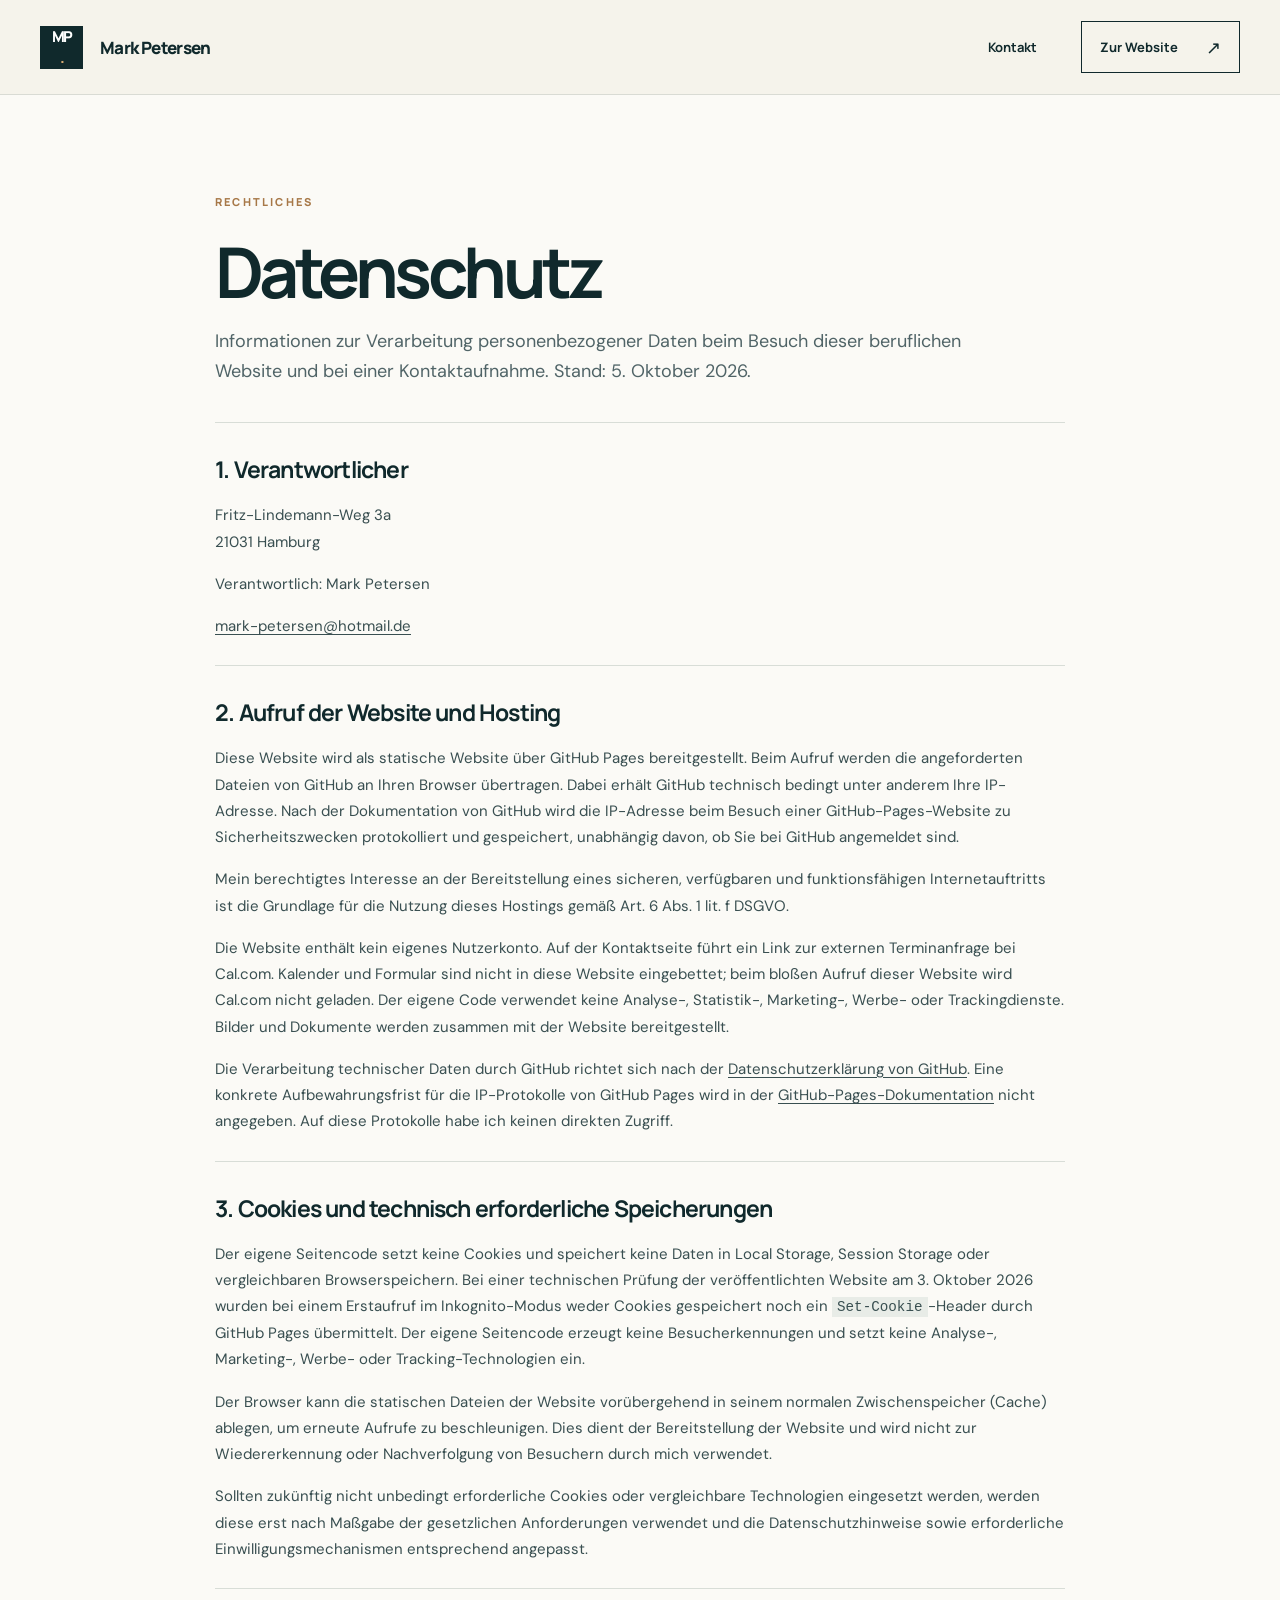
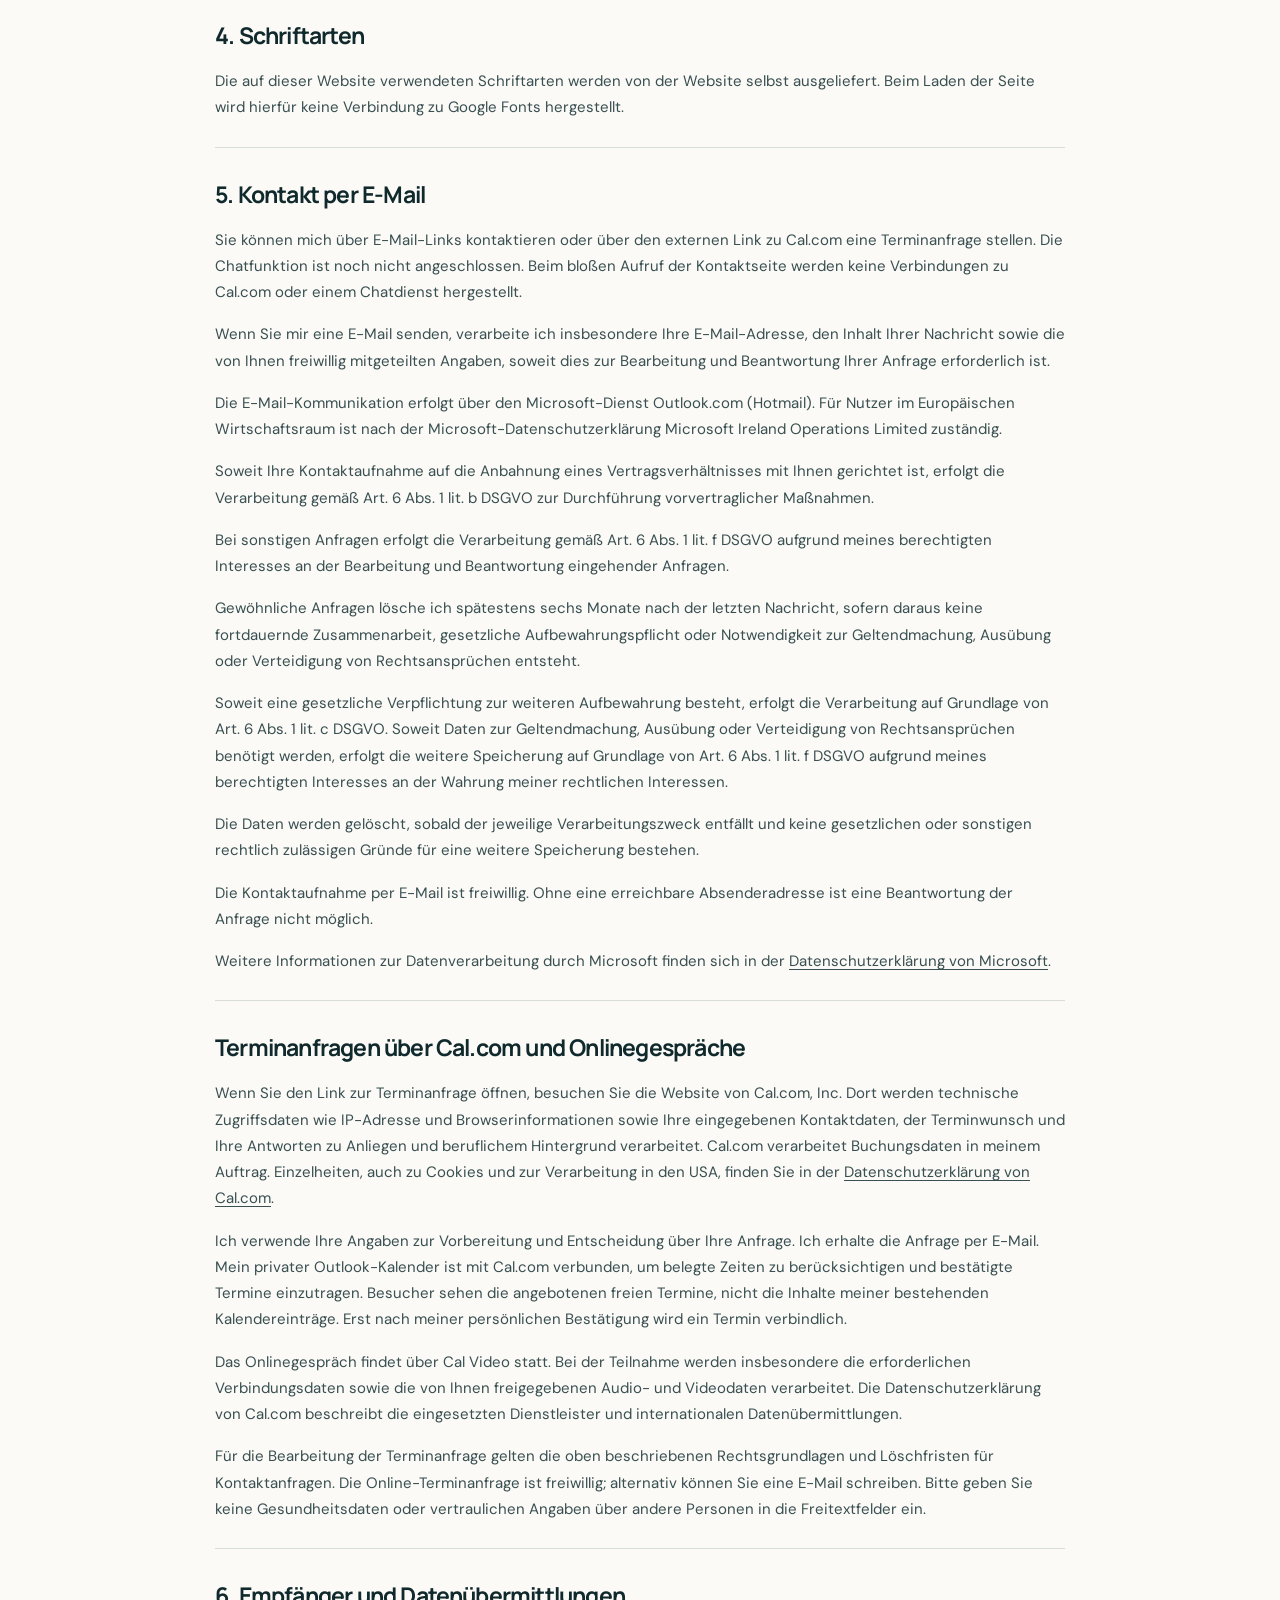
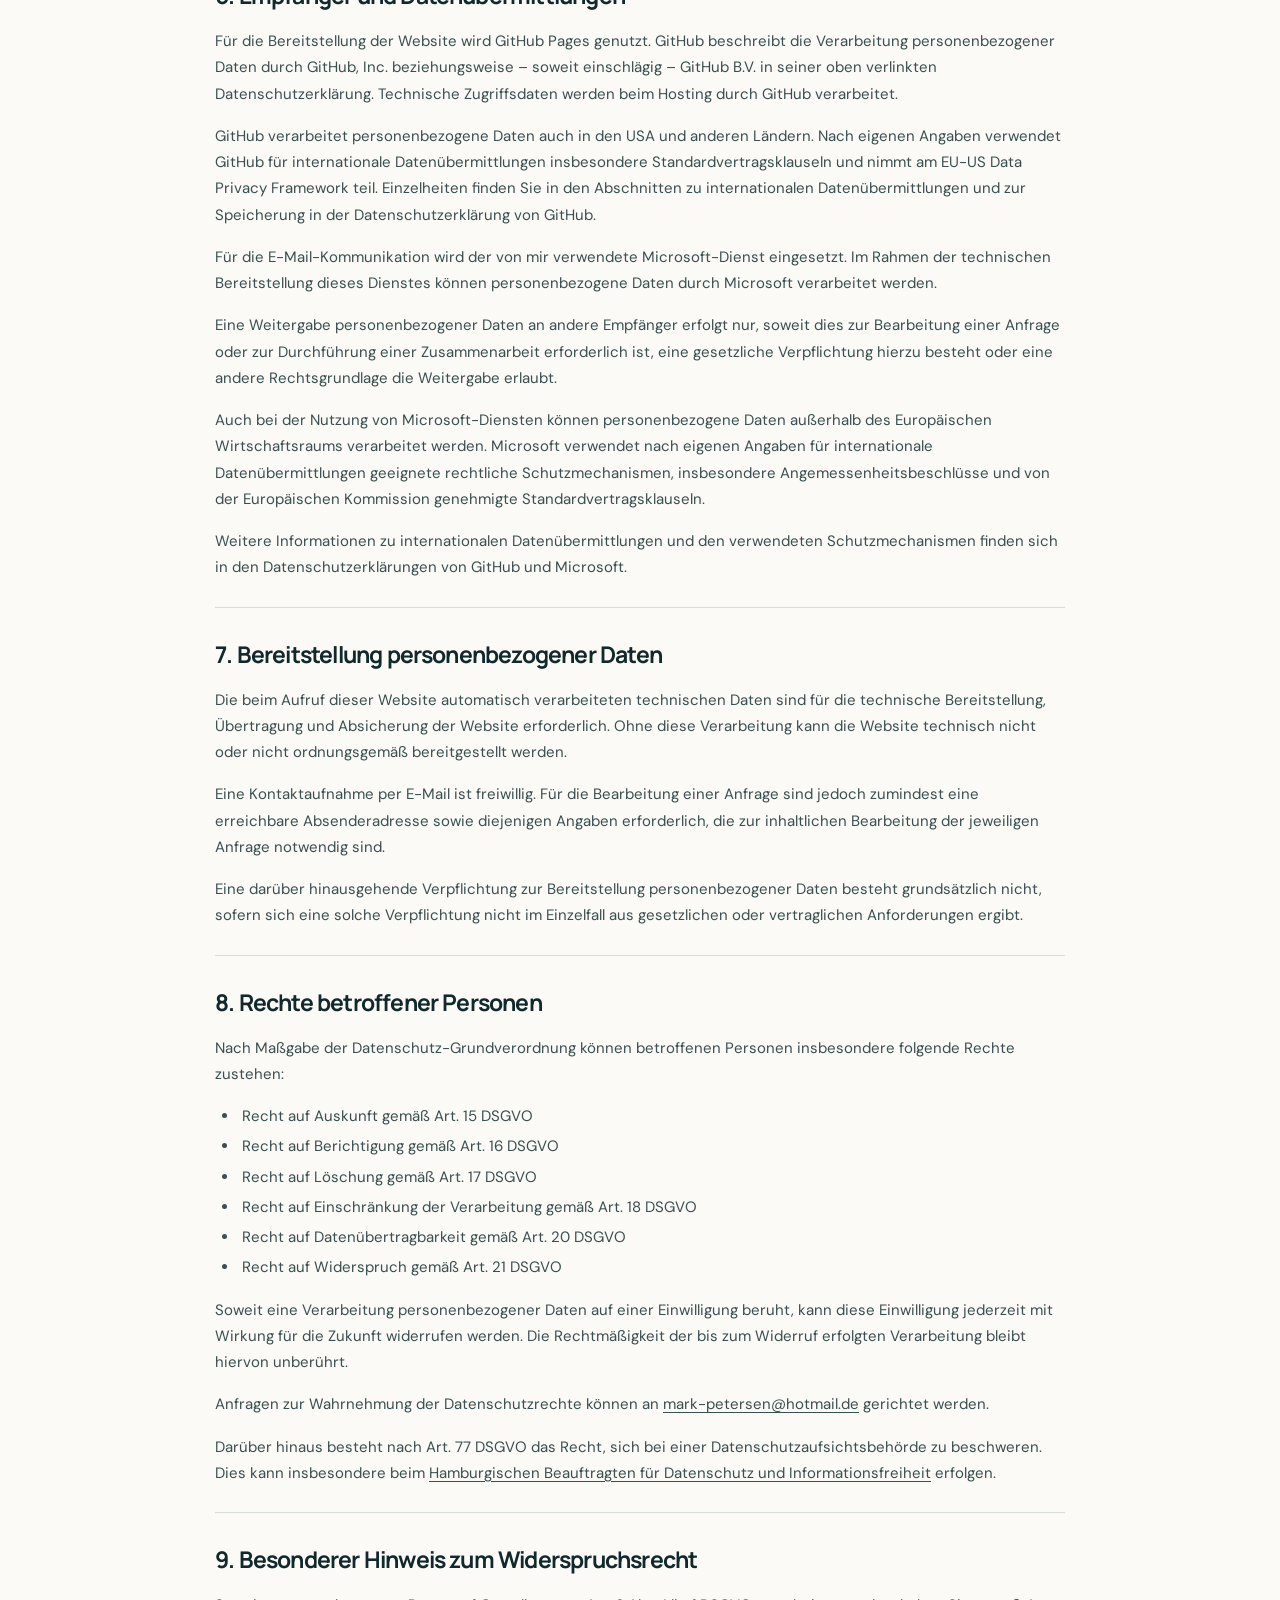
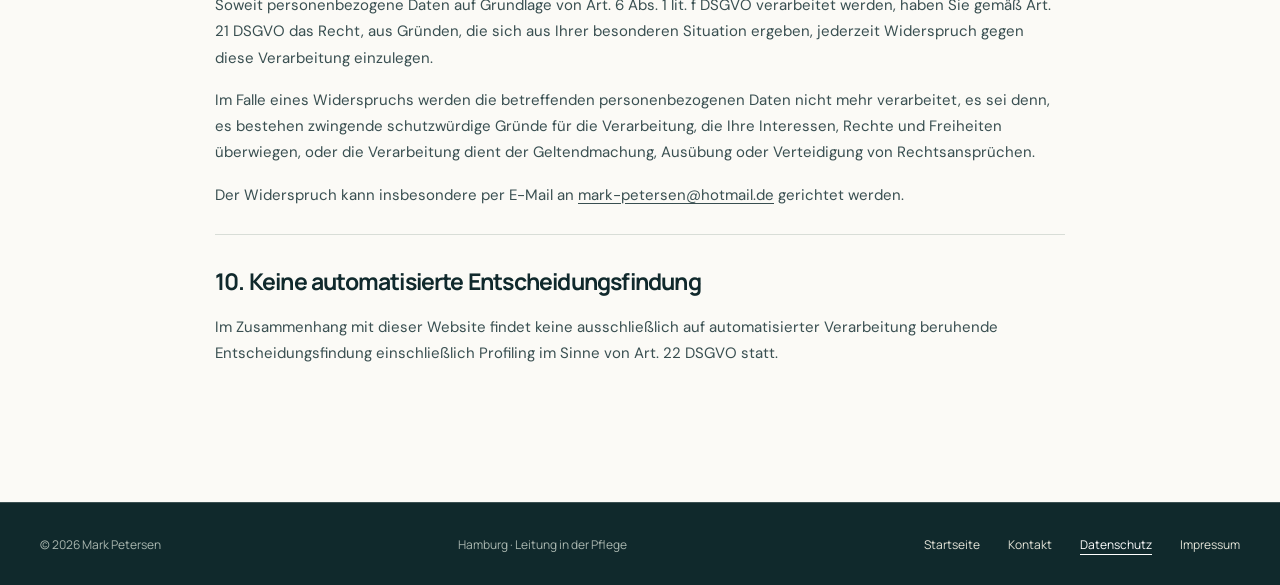
==== commit 54d81af4: "Describe external Cal.com requests and Cal Video in privacy notice" ====
--- a/datenschutz.html
+++ b/datenschutz.html
@@ -22,7 +22,7 @@
     <section><h2>2. Aufruf der Website und Hosting</h2>
 <p>Diese Website wird als statische Website über GitHub Pages bereitgestellt. Beim Aufruf werden die angeforderten Dateien von GitHub an Ihren Browser übertragen. Dabei erhält GitHub technisch bedingt unter anderem Ihre IP-Adresse. Nach der Dokumentation von GitHub wird die IP-Adresse beim Besuch einer GitHub-Pages-Website zu Sicherheitszwecken protokolliert und gespeichert, unabhängig davon, ob Sie bei GitHub angemeldet sind.</p>
 <p>Mein berechtigtes Interesse an der Bereitstellung eines sicheren, verfügbaren und funktionsfähigen Internetauftritts ist die Grundlage für die Nutzung dieses Hostings gemäß Art. 6 Abs. 1 lit. f DSGVO.</p>
-<p>Die Website enthält kein eigenes Nutzerkonto. Auf der Kontaktseite ist eine deaktivierte Vorschau für eine spätere Terminanfrage vorhanden. Über diese Vorschau werden keine Daten erfasst oder übermittelt. Der eigene Code verwendet keine Analyse-, Statistik-, Marketing-, Werbe- oder Trackingdienste. Bilder und Dokumente werden zusammen mit der Website bereitgestellt.</p>
+<p>Die Website enthält kein eigenes Nutzerkonto. Auf der Kontaktseite führt ein Link zur externen Terminanfrage bei Cal.com. Kalender und Formular sind nicht in diese Website eingebettet; beim bloßen Aufruf dieser Website wird Cal.com nicht geladen. Der eigene Code verwendet keine Analyse-, Statistik-, Marketing-, Werbe- oder Trackingdienste. Bilder und Dokumente werden zusammen mit der Website bereitgestellt.</p>
 <p>Die Verarbeitung technischer Daten durch GitHub richtet sich nach der <a href="https://docs.github.com/en/site-policy/privacy-policies/github-general-privacy-statement">Datenschutzerklärung von GitHub</a>. Eine konkrete Aufbewahrungsfrist für die IP-Protokolle von GitHub Pages wird in der <a href="https://docs.github.com/en/pages/getting-started-with-github-pages/what-is-github-pages">GitHub-Pages-Dokumentation</a> nicht angegeben. Auf diese Protokolle habe ich keinen direkten Zugriff.</p>
 </section>
     <section><h2>3. Cookies und technisch erforderliche Speicherungen</h2>
@@ -34,7 +34,7 @@
       <p>Die auf dieser Website verwendeten Schriftarten werden von der Website selbst ausgeliefert. Beim Laden der Seite wird hierfür keine Verbindung zu Google Fonts hergestellt.</p>
     </section>
     <section><h2>5. Kontakt per E-Mail</h2>
-      <p>Die Kontaktaufnahme erfolgt derzeit über E-Mail-Links. Die Vorschau der Online-Terminanfrage ist deaktiviert; Chat und Kalenderdienst sind noch nicht eingebunden. Beim Aufruf der Kontaktseite werden keine Verbindungen zu solchen Diensten hergestellt.</p>
+      <p>Sie können mich über E-Mail-Links kontaktieren oder über den externen Link zu Cal.com eine Terminanfrage stellen. Die Chatfunktion ist noch nicht angeschlossen. Beim bloßen Aufruf der Kontaktseite werden keine Verbindungen zu Cal.com oder einem Chatdienst hergestellt.</p>
       <p>Wenn Sie mir eine E-Mail senden, verarbeite ich insbesondere Ihre E-Mail-Adresse, den Inhalt Ihrer Nachricht sowie die von Ihnen freiwillig mitgeteilten Angaben, soweit dies zur Bearbeitung und Beantwortung Ihrer Anfrage erforderlich ist.</p>
       <p>Die E-Mail-Kommunikation erfolgt über den Microsoft-Dienst Outlook.com (Hotmail). Für Nutzer im Europäischen Wirtschaftsraum ist nach der Microsoft-Datenschutzerklärung Microsoft Ireland Operations Limited zuständig.</p>
       <p>Soweit Ihre Kontaktaufnahme auf die Anbahnung eines Vertragsverhältnisses mit Ihnen gerichtet ist, erfolgt die Verarbeitung gemäß Art. 6 Abs. 1 lit. b DSGVO zur Durchführung vorvertraglicher Maßnahmen.</p>
@@ -44,6 +44,12 @@
       <p>Die Daten werden gelöscht, sobald der jeweilige Verarbeitungszweck entfällt und keine gesetzlichen oder sonstigen rechtlich zulässigen Gründe für eine weitere Speicherung bestehen.</p>
       <p>Die Kontaktaufnahme per E-Mail ist freiwillig. Ohne eine erreichbare Absenderadresse ist eine Beantwortung der Anfrage nicht möglich.</p>
       <p>Weitere Informationen zur Datenverarbeitung durch Microsoft finden sich in der <a href="https://privacy.microsoft.com/de-de/privacystatement" rel="noopener noreferrer">Datenschutzerklärung von Microsoft</a>.</p>
+    </section>
+    <section id="termine"><h2>Terminanfragen über Cal.com und Onlinegespräche</h2>
+      <p>Wenn Sie den Link zur Terminanfrage öffnen, besuchen Sie die Website von Cal.com, Inc. Dort werden technische Zugriffsdaten wie IP-Adresse und Browserinformationen sowie Ihre eingegebenen Kontaktdaten, der Terminwunsch und Ihre Antworten zu Anliegen und beruflichem Hintergrund verarbeitet. Cal.com verarbeitet Buchungsdaten in meinem Auftrag. Einzelheiten, auch zu Cookies und zur Verarbeitung in den USA, finden Sie in der <a href="https://cal.com/privacy" rel="noopener noreferrer">Datenschutzerklärung von Cal.com</a>.</p>
+      <p>Ich verwende Ihre Angaben zur Vorbereitung und Entscheidung über Ihre Anfrage. Ich erhalte die Anfrage per E-Mail. Mein privater Outlook-Kalender ist mit Cal.com verbunden, um belegte Zeiten zu berücksichtigen und bestätigte Termine einzutragen. Besucher sehen die angebotenen freien Termine, nicht die Inhalte meiner bestehenden Kalendereinträge. Erst nach meiner persönlichen Bestätigung wird ein Termin verbindlich.</p>
+      <p>Das Onlinegespräch findet über Cal Video statt. Bei der Teilnahme werden insbesondere die erforderlichen Verbindungsdaten sowie die von Ihnen freigegebenen Audio- und Videodaten verarbeitet. Die Datenschutzerklärung von Cal.com beschreibt die eingesetzten Dienstleister und internationalen Datenübermittlungen.</p>
+      <p>Für die Bearbeitung der Terminanfrage gelten die oben beschriebenen Rechtsgrundlagen und Löschfristen für Kontaktanfragen. Die Online-Terminanfrage ist freiwillig; alternativ können Sie eine E-Mail schreiben. Bitte geben Sie keine Gesundheitsdaten oder vertraulichen Angaben über andere Personen in die Freitextfelder ein.</p>
     </section>
     <section><h2>6. Empfänger und Datenübermittlungen</h2>
 <p>Für die Bereitstellung der Website wird GitHub Pages genutzt. GitHub beschreibt die Verarbeitung personenbezogener Daten durch GitHub, Inc. beziehungsweise – soweit einschlägig – GitHub B.V. in seiner oben verlinkten Datenschutzerklärung. Technische Zugriffsdaten werden beim Hosting durch GitHub verarbeitet.</p>
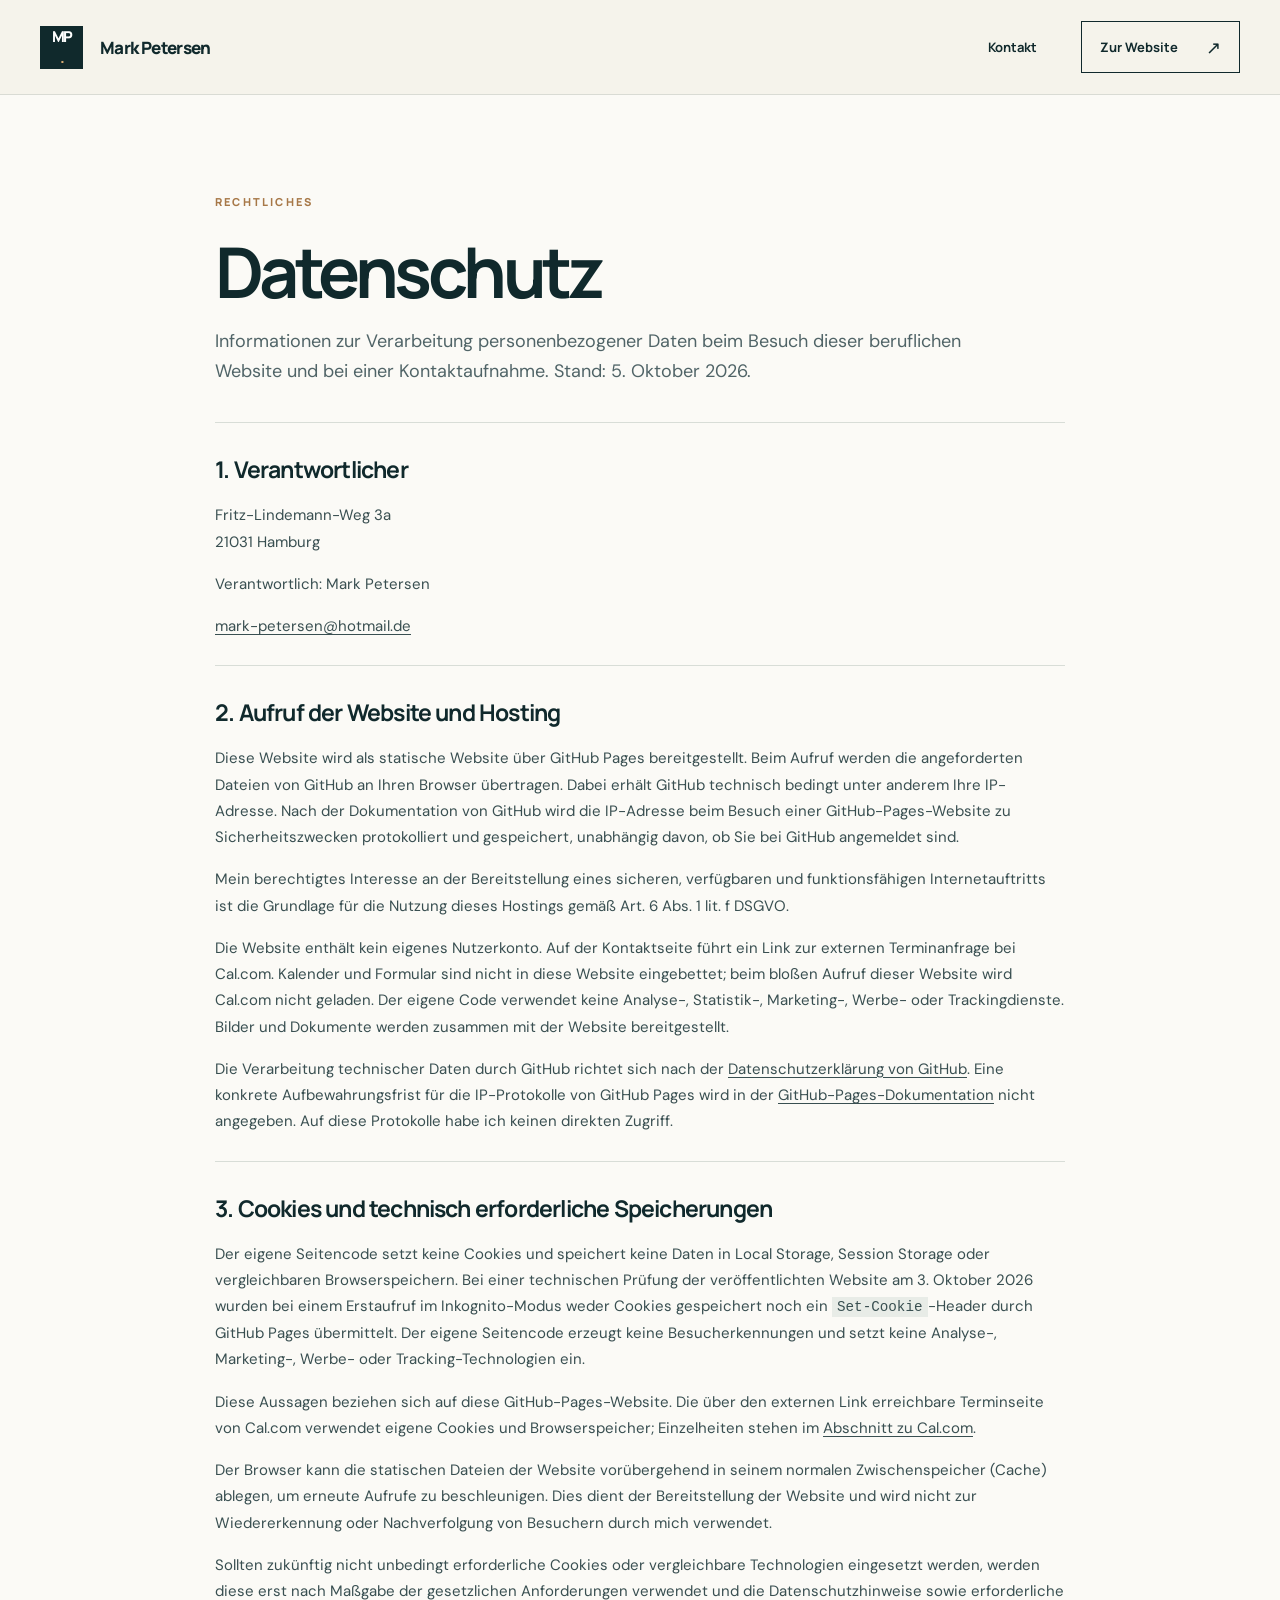
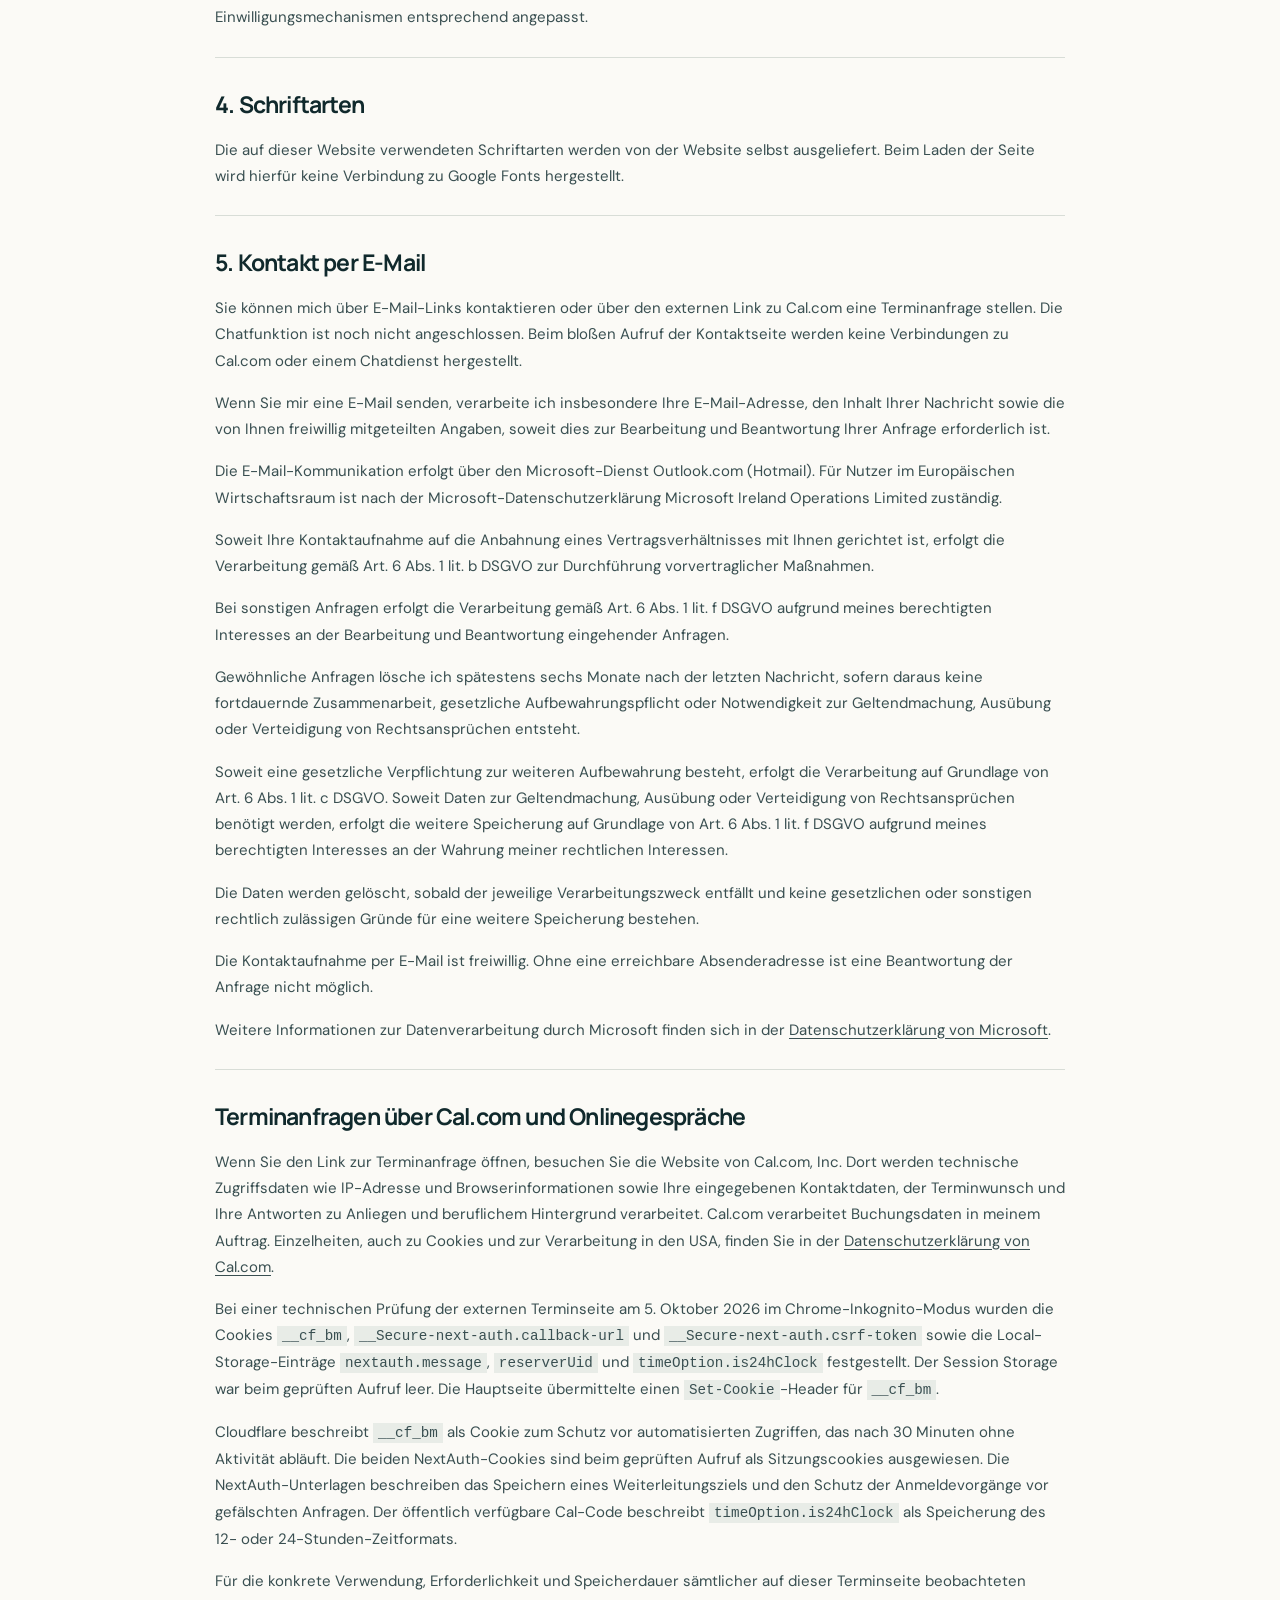
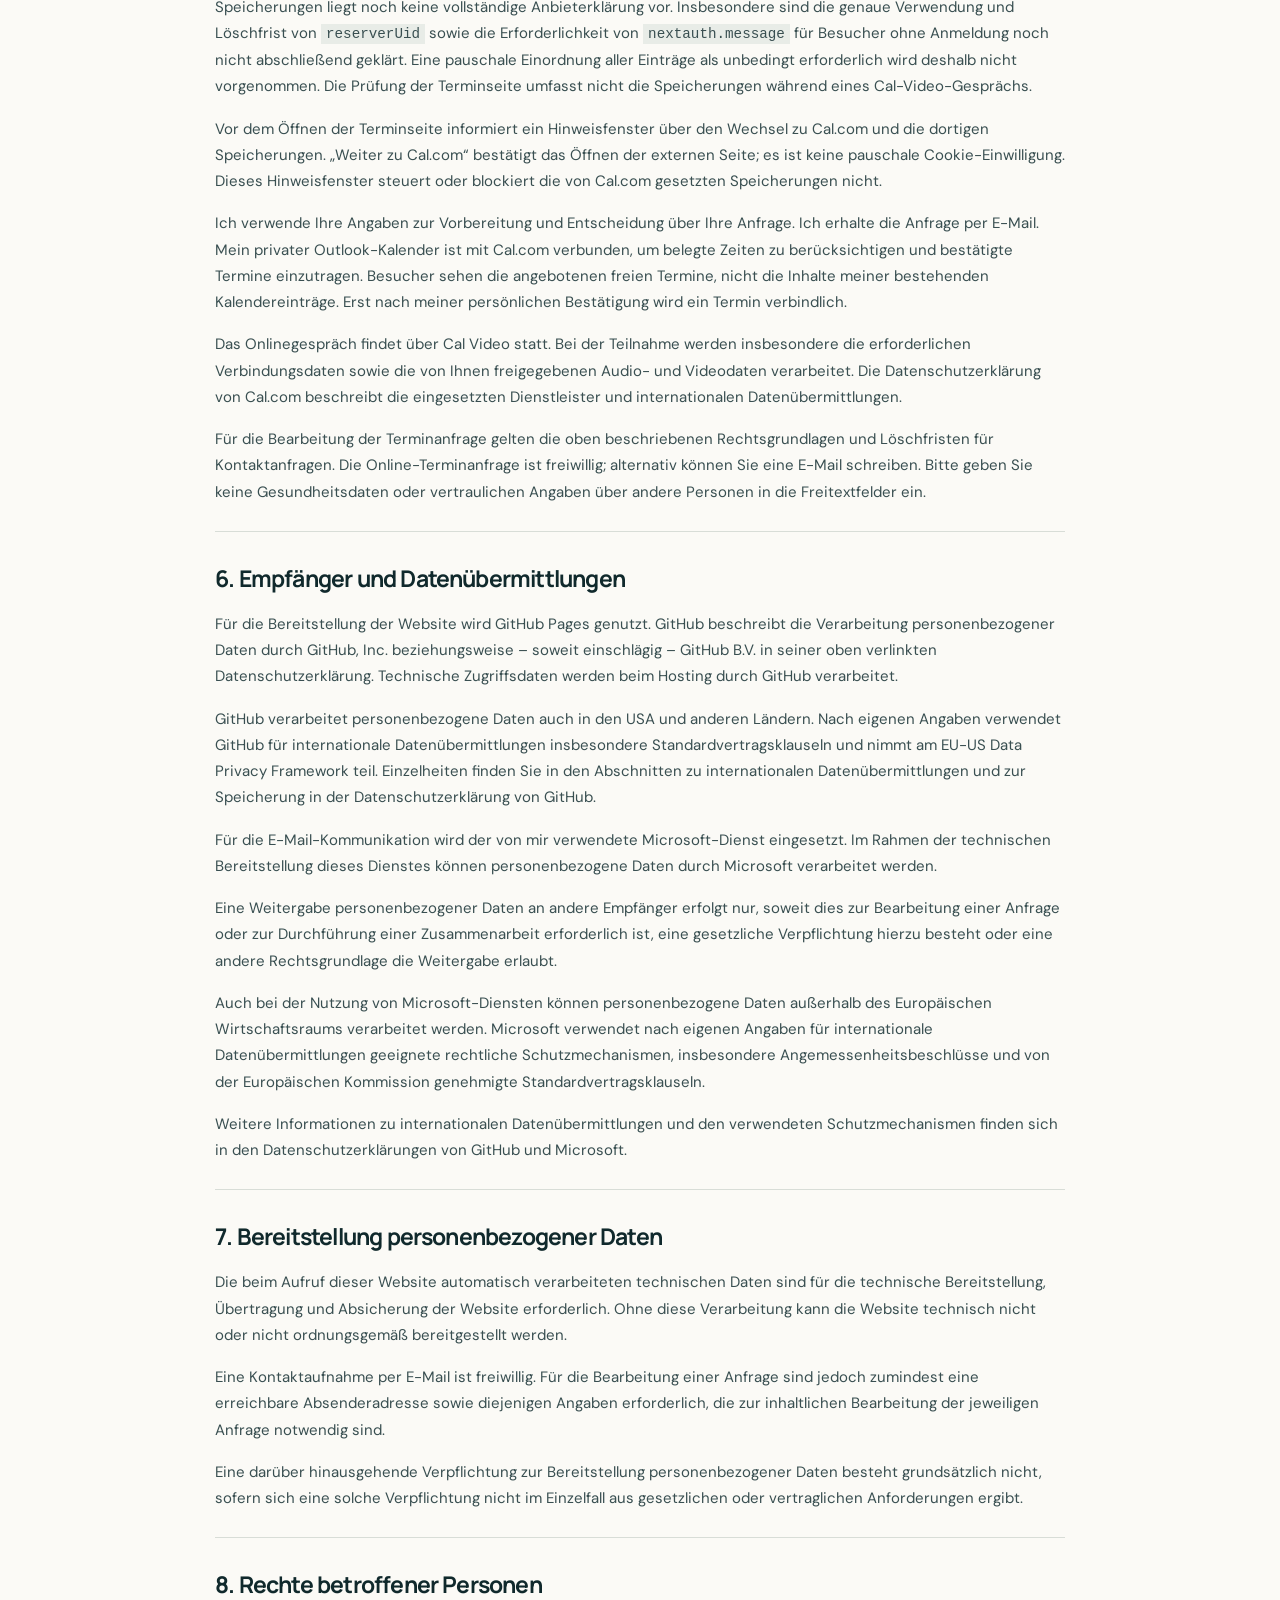
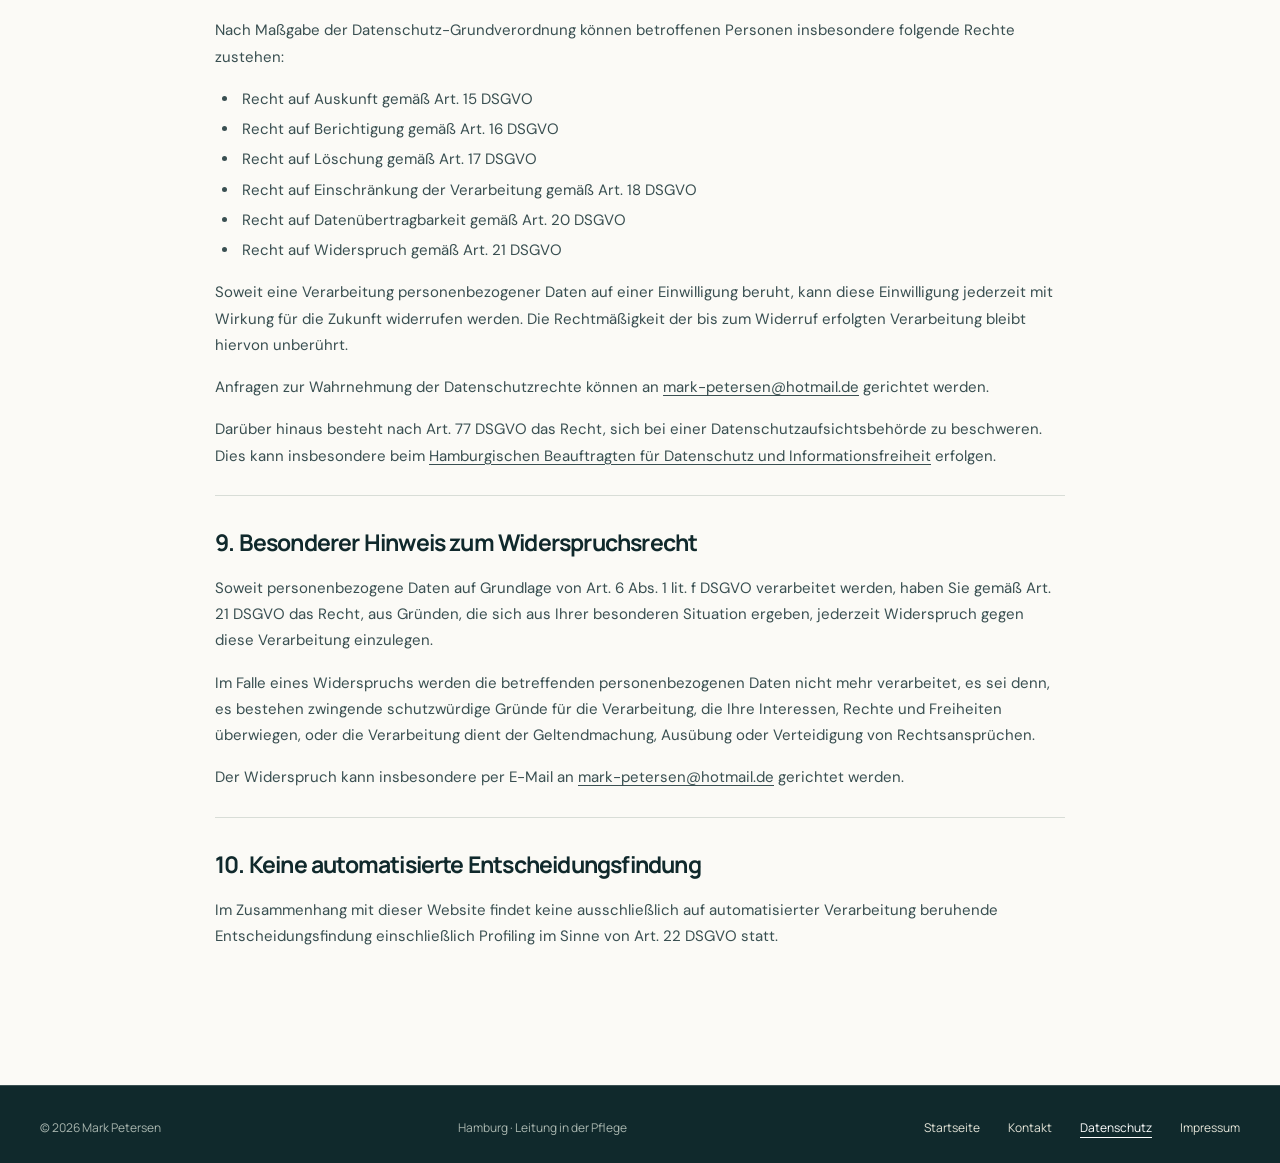
==== commit 5b755807: "Document observed Cal.com cookies and browser storage" ====
--- a/datenschutz.html
+++ b/datenschutz.html
@@ -27,6 +27,7 @@
 </section>
     <section><h2>3. Cookies und technisch erforderliche Speicherungen</h2>
 <p>Der eigene Seitencode setzt keine Cookies und speichert keine Daten in Local Storage, Session Storage oder vergleichbaren Browserspeichern. Bei einer technischen Prüfung der veröffentlichten Website am 3. Oktober 2026 wurden bei einem Erstaufruf im Inkognito-Modus weder Cookies gespeichert noch ein <code>Set-Cookie</code>-Header durch GitHub Pages übermittelt. Der eigene Seitencode erzeugt keine Besucherkennungen und setzt keine Analyse-, Marketing-, Werbe- oder Tracking-Technologien ein.</p>
+<p>Diese Aussagen beziehen sich auf diese GitHub-Pages-Website. Die über den externen Link erreichbare Terminseite von Cal.com verwendet eigene Cookies und Browserspeicher; Einzelheiten stehen im <a href="#termine">Abschnitt zu Cal.com</a>.</p>
 <p>Der Browser kann die statischen Dateien der Website vorübergehend in seinem normalen Zwischenspeicher (Cache) ablegen, um erneute Aufrufe zu beschleunigen. Dies dient der Bereitstellung der Website und wird nicht zur Wiedererkennung oder Nachverfolgung von Besuchern durch mich verwendet.</p>
 <p>Sollten zukünftig nicht unbedingt erforderliche Cookies oder vergleichbare Technologien eingesetzt werden, werden diese erst nach Maßgabe der gesetzlichen Anforderungen verwendet und die Datenschutzhinweise sowie erforderliche Einwilligungsmechanismen entsprechend angepasst.</p>
 </section>
@@ -47,6 +48,10 @@
     </section>
     <section id="termine"><h2>Terminanfragen über Cal.com und Onlinegespräche</h2>
       <p>Wenn Sie den Link zur Terminanfrage öffnen, besuchen Sie die Website von Cal.com, Inc. Dort werden technische Zugriffsdaten wie IP-Adresse und Browserinformationen sowie Ihre eingegebenen Kontaktdaten, der Terminwunsch und Ihre Antworten zu Anliegen und beruflichem Hintergrund verarbeitet. Cal.com verarbeitet Buchungsdaten in meinem Auftrag. Einzelheiten, auch zu Cookies und zur Verarbeitung in den USA, finden Sie in der <a href="https://cal.com/privacy" rel="noopener noreferrer">Datenschutzerklärung von Cal.com</a>.</p>
+      <p>Bei einer technischen Prüfung der externen Terminseite am 5. Oktober 2026 im Chrome-Inkognito-Modus wurden die Cookies <code>__cf_bm</code>, <code>__Secure-next-auth.callback-url</code> und <code>__Secure-next-auth.csrf-token</code> sowie die Local-Storage-Einträge <code>nextauth.message</code>, <code>reserverUid</code> und <code>timeOption.is24hClock</code> festgestellt. Der Session Storage war beim geprüften Aufruf leer. Die Hauptseite übermittelte einen <code>Set-Cookie</code>-Header für <code>__cf_bm</code>.</p>
+      <p>Cloudflare beschreibt <code>__cf_bm</code> als Cookie zum Schutz vor automatisierten Zugriffen, das nach 30 Minuten ohne Aktivität abläuft. Die beiden NextAuth-Cookies sind beim geprüften Aufruf als Sitzungscookies ausgewiesen. Die NextAuth-Unterlagen beschreiben das Speichern eines Weiterleitungsziels und den Schutz der Anmeldevorgänge vor gefälschten Anfragen. Der öffentlich verfügbare Cal-Code beschreibt <code>timeOption.is24hClock</code> als Speicherung des 12- oder 24-Stunden-Zeitformats.</p>
+      <p>Für die konkrete Verwendung, Erforderlichkeit und Speicherdauer sämtlicher auf dieser Terminseite beobachteten Speicherungen liegt noch keine vollständige Anbieterklärung vor. Insbesondere sind die genaue Verwendung und Löschfrist von <code>reserverUid</code> sowie die Erforderlichkeit von <code>nextauth.message</code> für Besucher ohne Anmeldung noch nicht abschließend geklärt. Eine pauschale Einordnung aller Einträge als unbedingt erforderlich wird deshalb nicht vorgenommen. Die Prüfung der Terminseite umfasst nicht die Speicherungen während eines Cal-Video-Gesprächs.</p>
+      <p>Vor dem Öffnen der Terminseite informiert ein Hinweisfenster über den Wechsel zu Cal.com und die dortigen Speicherungen. „Weiter zu Cal.com“ bestätigt das Öffnen der externen Seite; es ist keine pauschale Cookie-Einwilligung. Dieses Hinweisfenster steuert oder blockiert die von Cal.com gesetzten Speicherungen nicht.</p>
       <p>Ich verwende Ihre Angaben zur Vorbereitung und Entscheidung über Ihre Anfrage. Ich erhalte die Anfrage per E-Mail. Mein privater Outlook-Kalender ist mit Cal.com verbunden, um belegte Zeiten zu berücksichtigen und bestätigte Termine einzutragen. Besucher sehen die angebotenen freien Termine, nicht die Inhalte meiner bestehenden Kalendereinträge. Erst nach meiner persönlichen Bestätigung wird ein Termin verbindlich.</p>
       <p>Das Onlinegespräch findet über Cal Video statt. Bei der Teilnahme werden insbesondere die erforderlichen Verbindungsdaten sowie die von Ihnen freigegebenen Audio- und Videodaten verarbeitet. Die Datenschutzerklärung von Cal.com beschreibt die eingesetzten Dienstleister und internationalen Datenübermittlungen.</p>
       <p>Für die Bearbeitung der Terminanfrage gelten die oben beschriebenen Rechtsgrundlagen und Löschfristen für Kontaktanfragen. Die Online-Terminanfrage ist freiwillig; alternativ können Sie eine E-Mail schreiben. Bitte geben Sie keine Gesundheitsdaten oder vertraulichen Angaben über andere Personen in die Freitextfelder ein.</p>
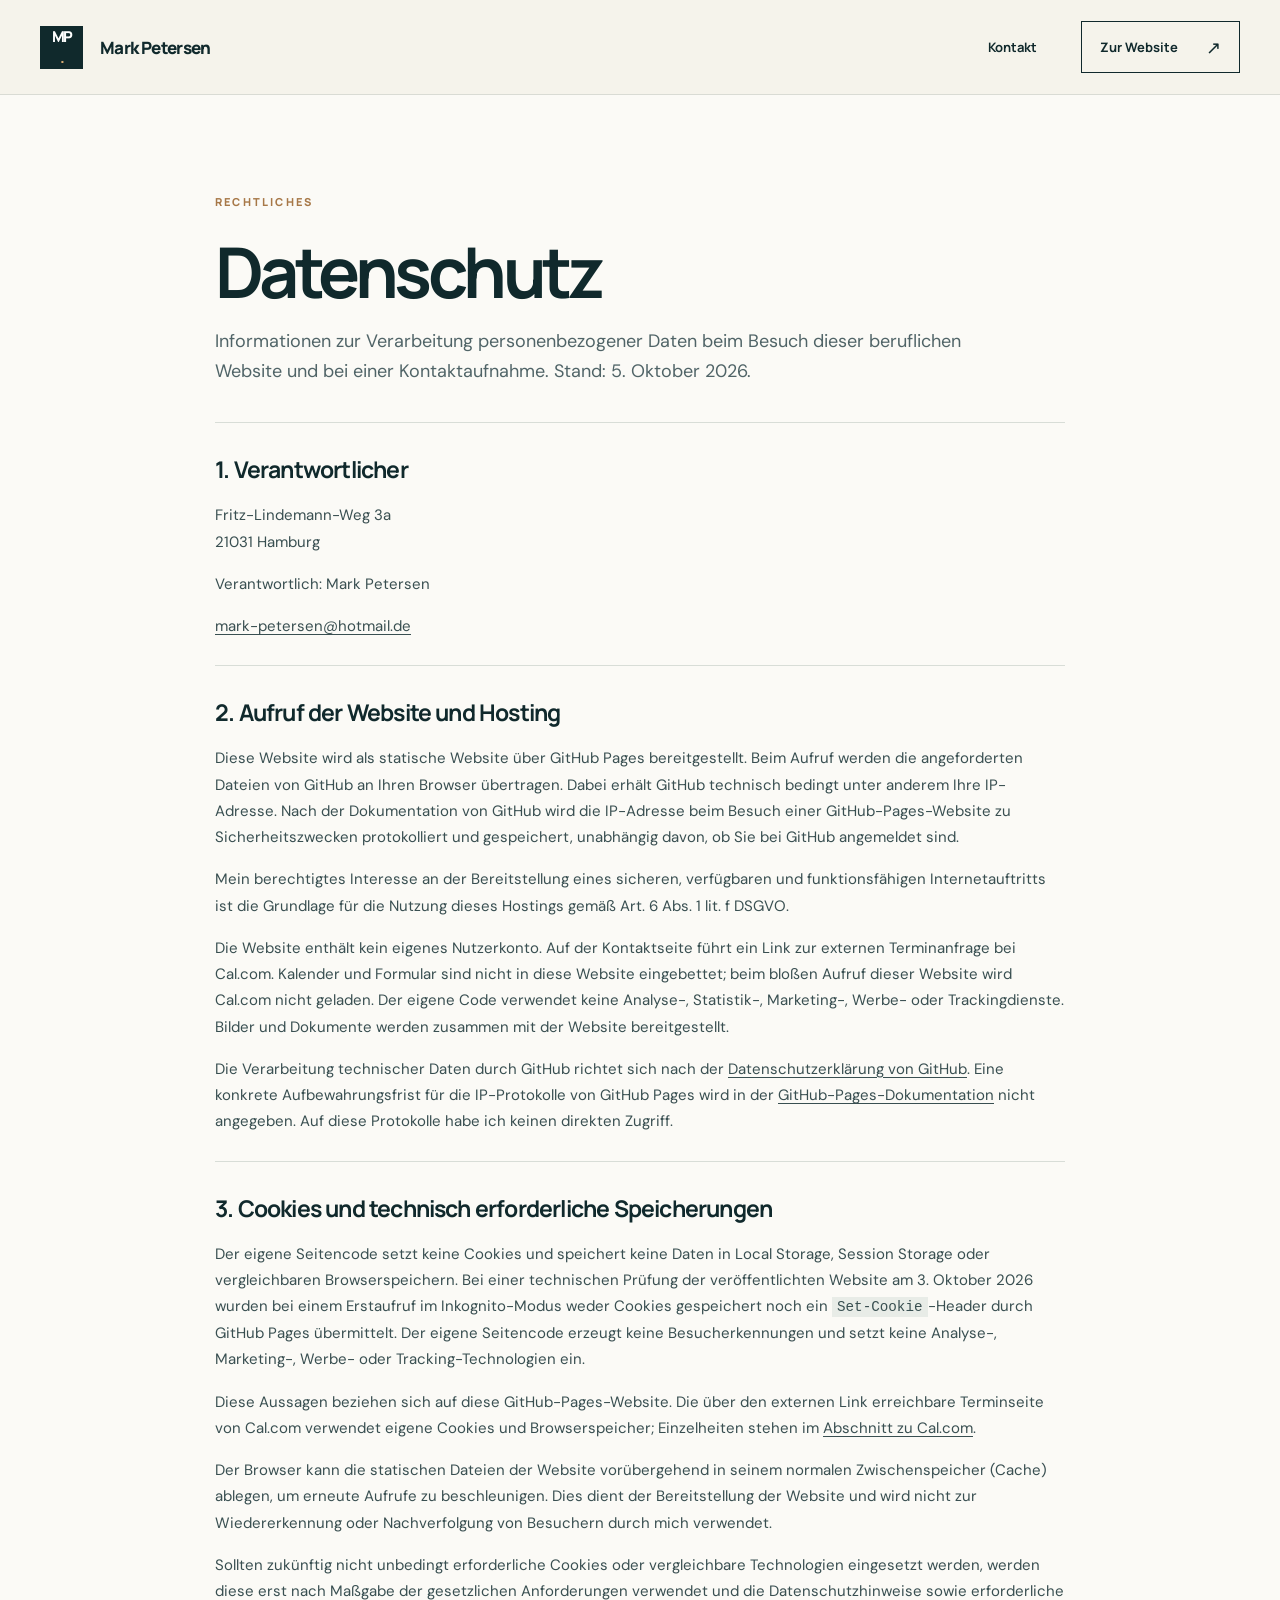
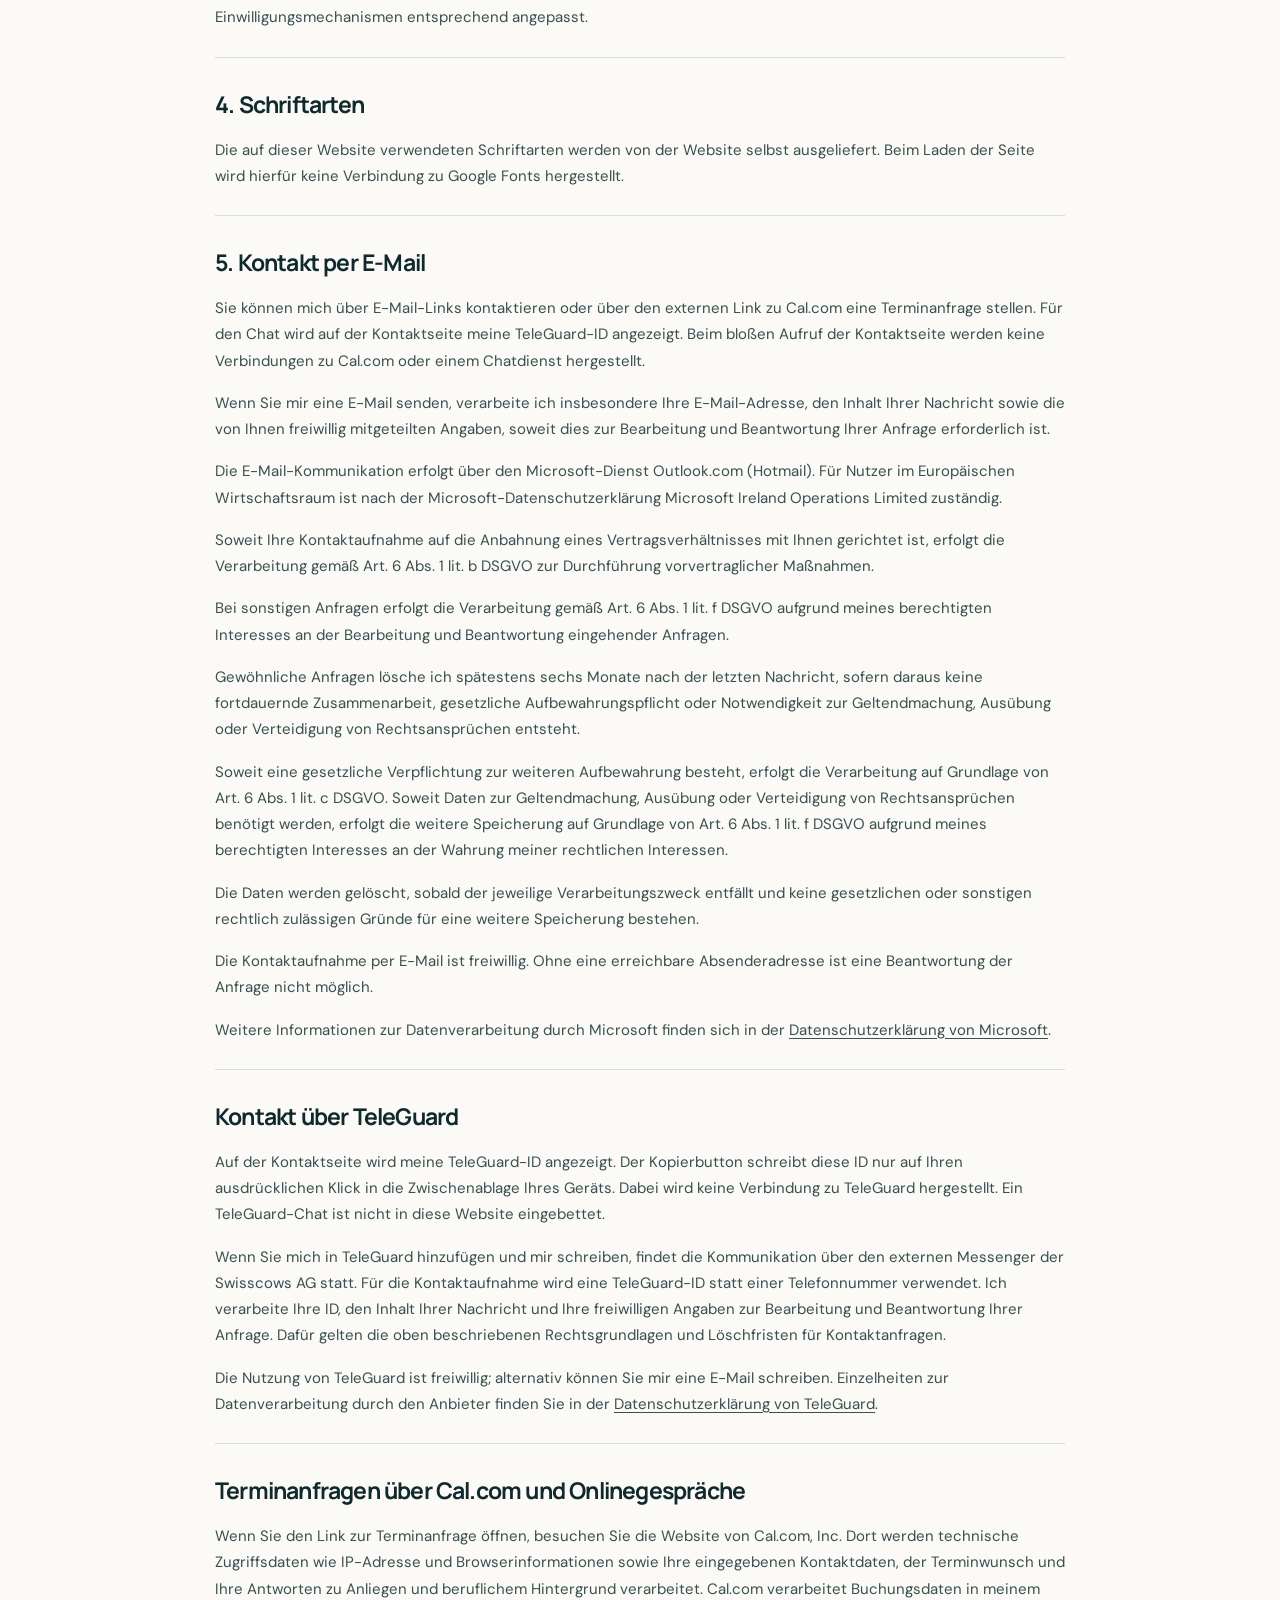
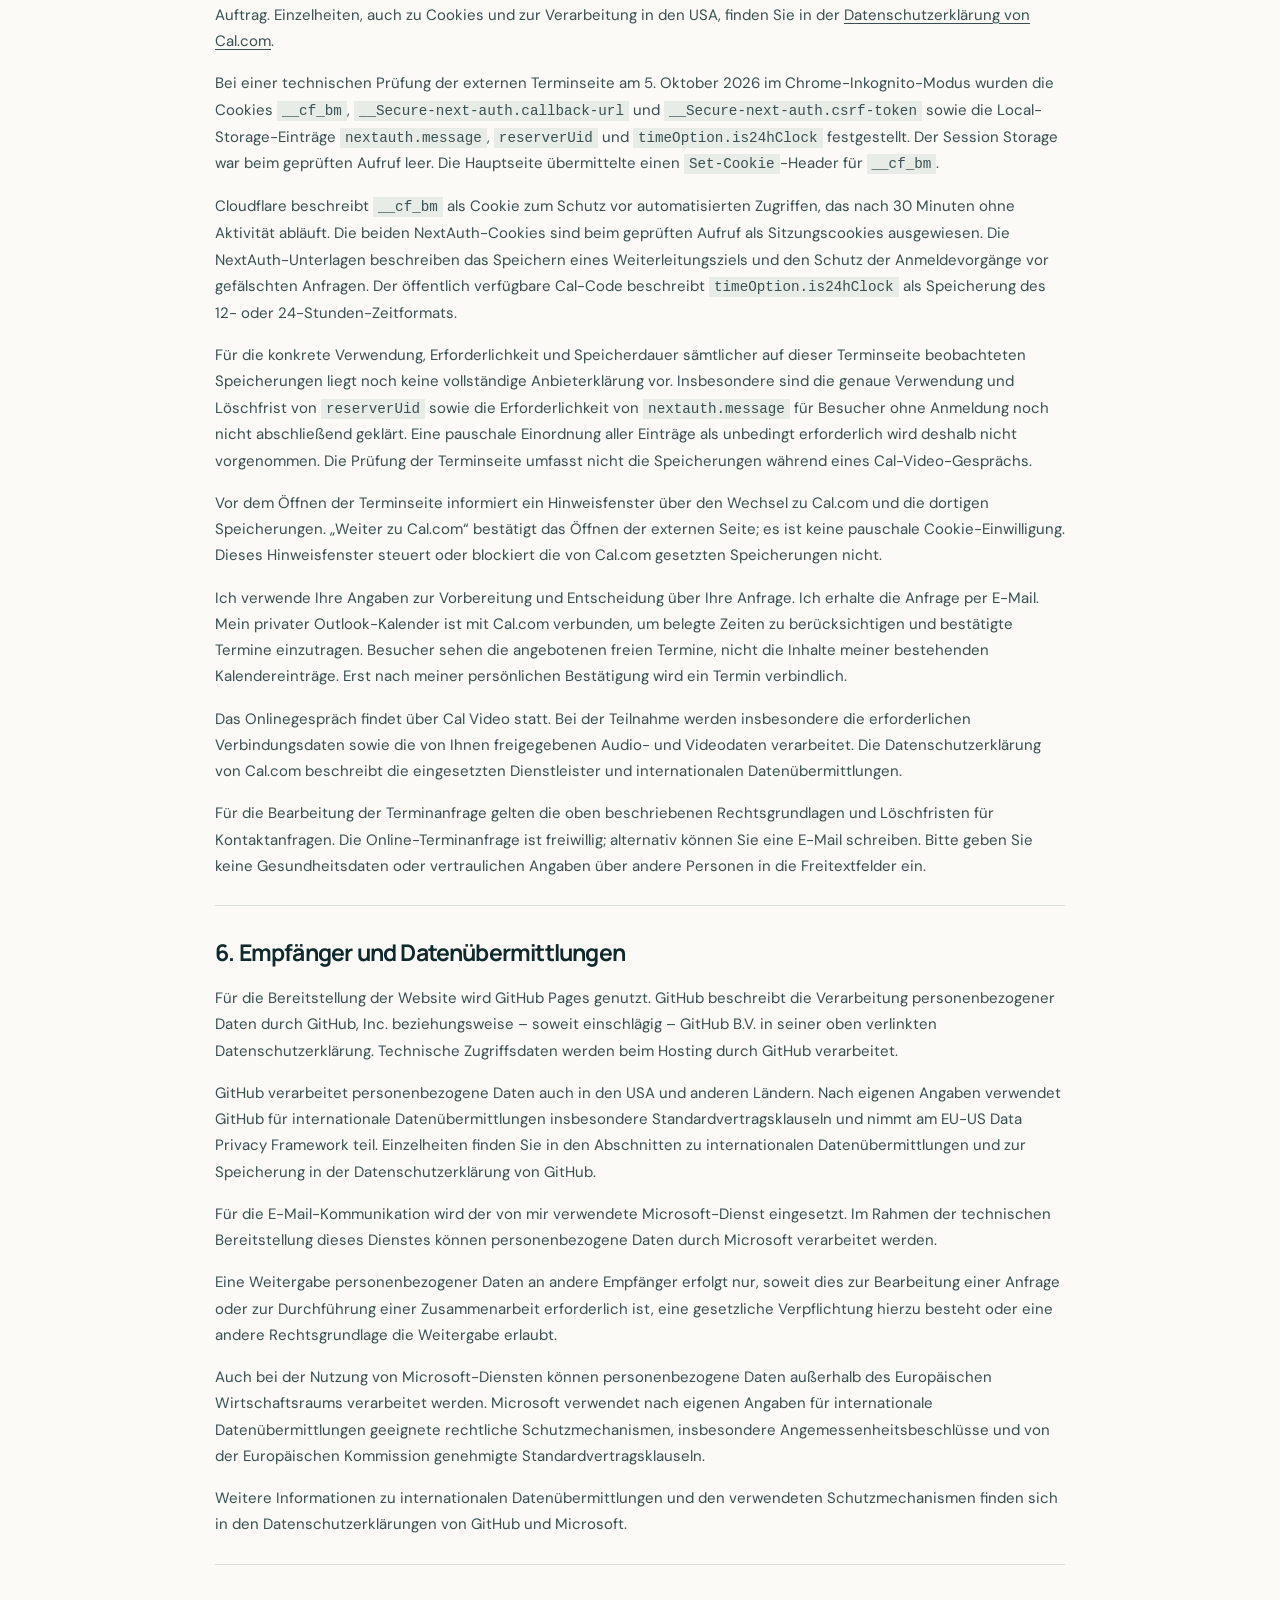
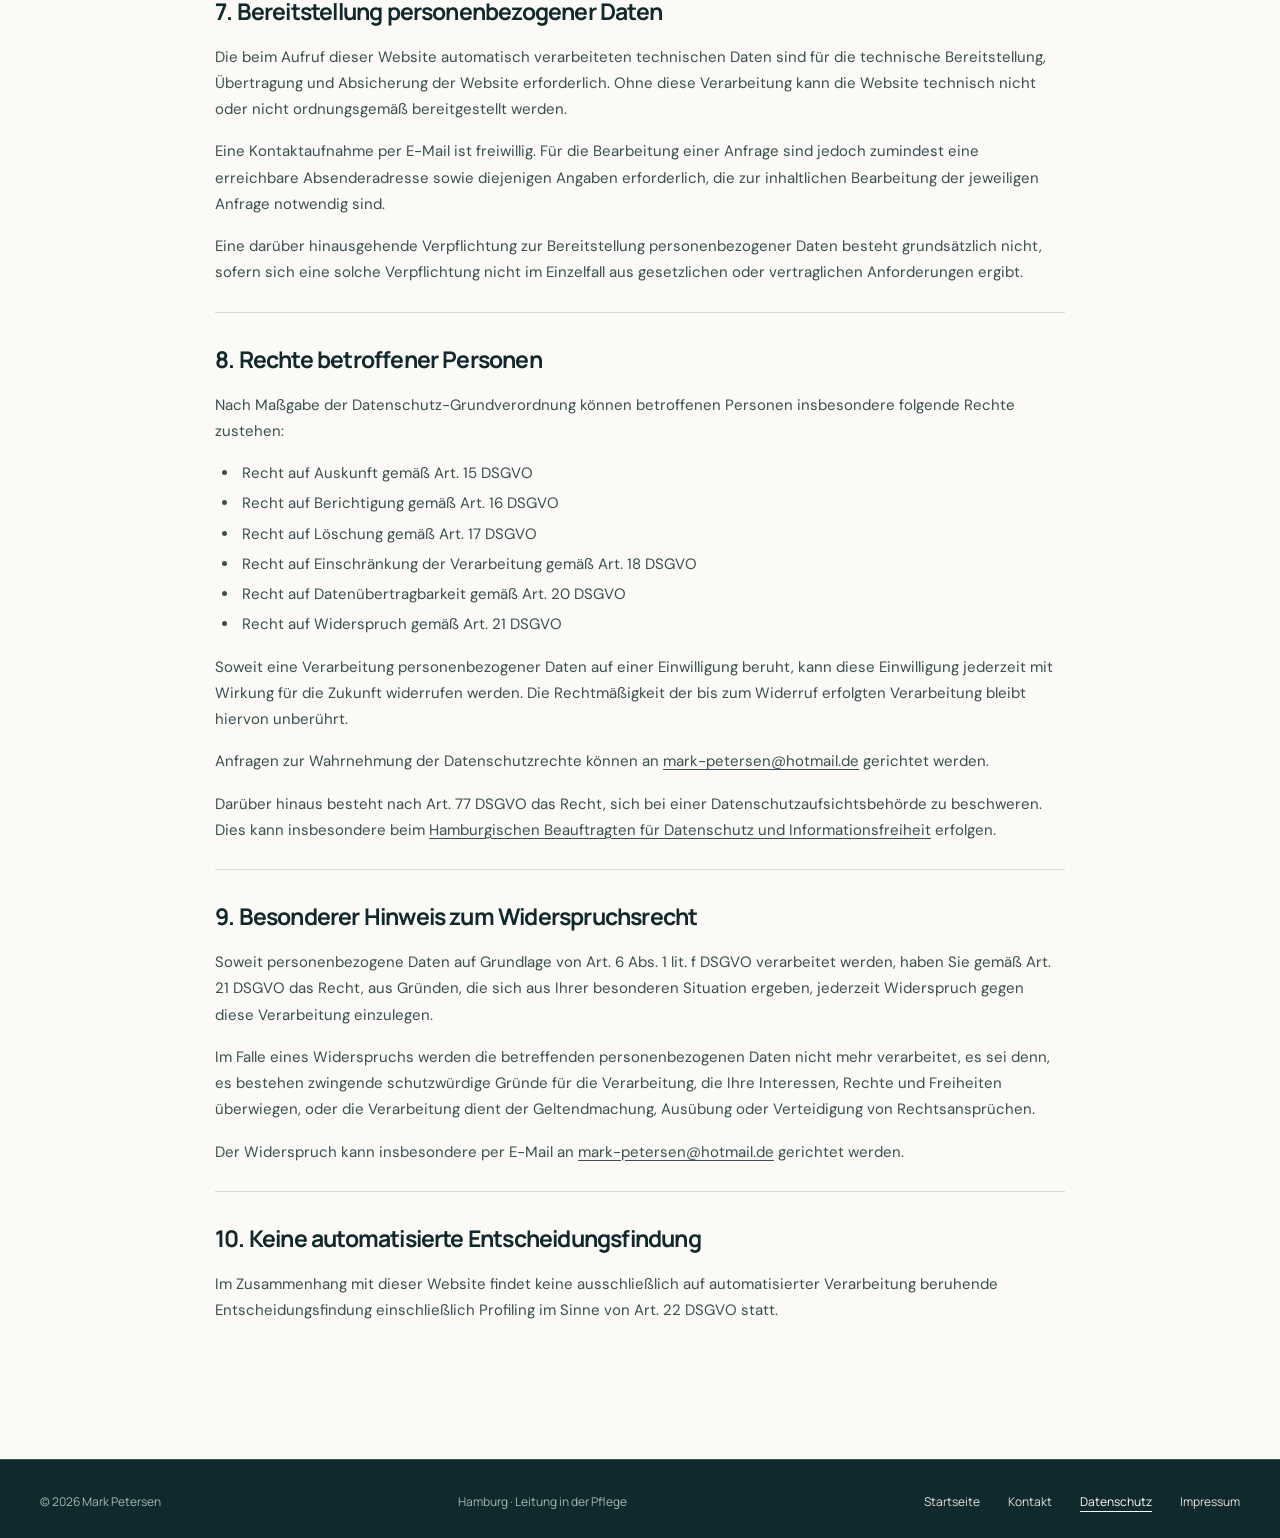
==== commit d89593b4: "Explain optional TeleGuard contact and clipboard action" ====
--- a/datenschutz.html
+++ b/datenschutz.html
@@ -35,7 +35,7 @@
       <p>Die auf dieser Website verwendeten Schriftarten werden von der Website selbst ausgeliefert. Beim Laden der Seite wird hierfür keine Verbindung zu Google Fonts hergestellt.</p>
     </section>
     <section><h2>5. Kontakt per E-Mail</h2>
-      <p>Sie können mich über E-Mail-Links kontaktieren oder über den externen Link zu Cal.com eine Terminanfrage stellen. Die Chatfunktion ist noch nicht angeschlossen. Beim bloßen Aufruf der Kontaktseite werden keine Verbindungen zu Cal.com oder einem Chatdienst hergestellt.</p>
+      <p>Sie können mich über E-Mail-Links kontaktieren oder über den externen Link zu Cal.com eine Terminanfrage stellen. Für den Chat wird auf der Kontaktseite meine TeleGuard-ID angezeigt. Beim bloßen Aufruf der Kontaktseite werden keine Verbindungen zu Cal.com oder einem Chatdienst hergestellt.</p>
       <p>Wenn Sie mir eine E-Mail senden, verarbeite ich insbesondere Ihre E-Mail-Adresse, den Inhalt Ihrer Nachricht sowie die von Ihnen freiwillig mitgeteilten Angaben, soweit dies zur Bearbeitung und Beantwortung Ihrer Anfrage erforderlich ist.</p>
       <p>Die E-Mail-Kommunikation erfolgt über den Microsoft-Dienst Outlook.com (Hotmail). Für Nutzer im Europäischen Wirtschaftsraum ist nach der Microsoft-Datenschutzerklärung Microsoft Ireland Operations Limited zuständig.</p>
       <p>Soweit Ihre Kontaktaufnahme auf die Anbahnung eines Vertragsverhältnisses mit Ihnen gerichtet ist, erfolgt die Verarbeitung gemäß Art. 6 Abs. 1 lit. b DSGVO zur Durchführung vorvertraglicher Maßnahmen.</p>
@@ -45,6 +45,11 @@
       <p>Die Daten werden gelöscht, sobald der jeweilige Verarbeitungszweck entfällt und keine gesetzlichen oder sonstigen rechtlich zulässigen Gründe für eine weitere Speicherung bestehen.</p>
       <p>Die Kontaktaufnahme per E-Mail ist freiwillig. Ohne eine erreichbare Absenderadresse ist eine Beantwortung der Anfrage nicht möglich.</p>
       <p>Weitere Informationen zur Datenverarbeitung durch Microsoft finden sich in der <a href="https://privacy.microsoft.com/de-de/privacystatement" rel="noopener noreferrer">Datenschutzerklärung von Microsoft</a>.</p>
+    </section>
+    <section id="teleguard"><h2>Kontakt über TeleGuard</h2>
+      <p>Auf der Kontaktseite wird meine TeleGuard-ID angezeigt. Der Kopierbutton schreibt diese ID nur auf Ihren ausdrücklichen Klick in die Zwischenablage Ihres Geräts. Dabei wird keine Verbindung zu TeleGuard hergestellt. Ein TeleGuard-Chat ist nicht in diese Website eingebettet.</p>
+      <p>Wenn Sie mich in TeleGuard hinzufügen und mir schreiben, findet die Kommunikation über den externen Messenger der Swisscows AG statt. Für die Kontaktaufnahme wird eine TeleGuard-ID statt einer Telefonnummer verwendet. Ich verarbeite Ihre ID, den Inhalt Ihrer Nachricht und Ihre freiwilligen Angaben zur Bearbeitung und Beantwortung Ihrer Anfrage. Dafür gelten die oben beschriebenen Rechtsgrundlagen und Löschfristen für Kontaktanfragen.</p>
+      <p>Die Nutzung von TeleGuard ist freiwillig; alternativ können Sie mir eine E-Mail schreiben. Einzelheiten zur Datenverarbeitung durch den Anbieter finden Sie in der <a href="https://teleguard.com/de/privacy" rel="noopener noreferrer">Datenschutzerklärung von TeleGuard</a>.</p>
     </section>
     <section id="termine"><h2>Terminanfragen über Cal.com und Onlinegespräche</h2>
       <p>Wenn Sie den Link zur Terminanfrage öffnen, besuchen Sie die Website von Cal.com, Inc. Dort werden technische Zugriffsdaten wie IP-Adresse und Browserinformationen sowie Ihre eingegebenen Kontaktdaten, der Terminwunsch und Ihre Antworten zu Anliegen und beruflichem Hintergrund verarbeitet. Cal.com verarbeitet Buchungsdaten in meinem Auftrag. Einzelheiten, auch zu Cookies und zur Verarbeitung in den USA, finden Sie in der <a href="https://cal.com/privacy" rel="noopener noreferrer">Datenschutzerklärung von Cal.com</a>.</p>
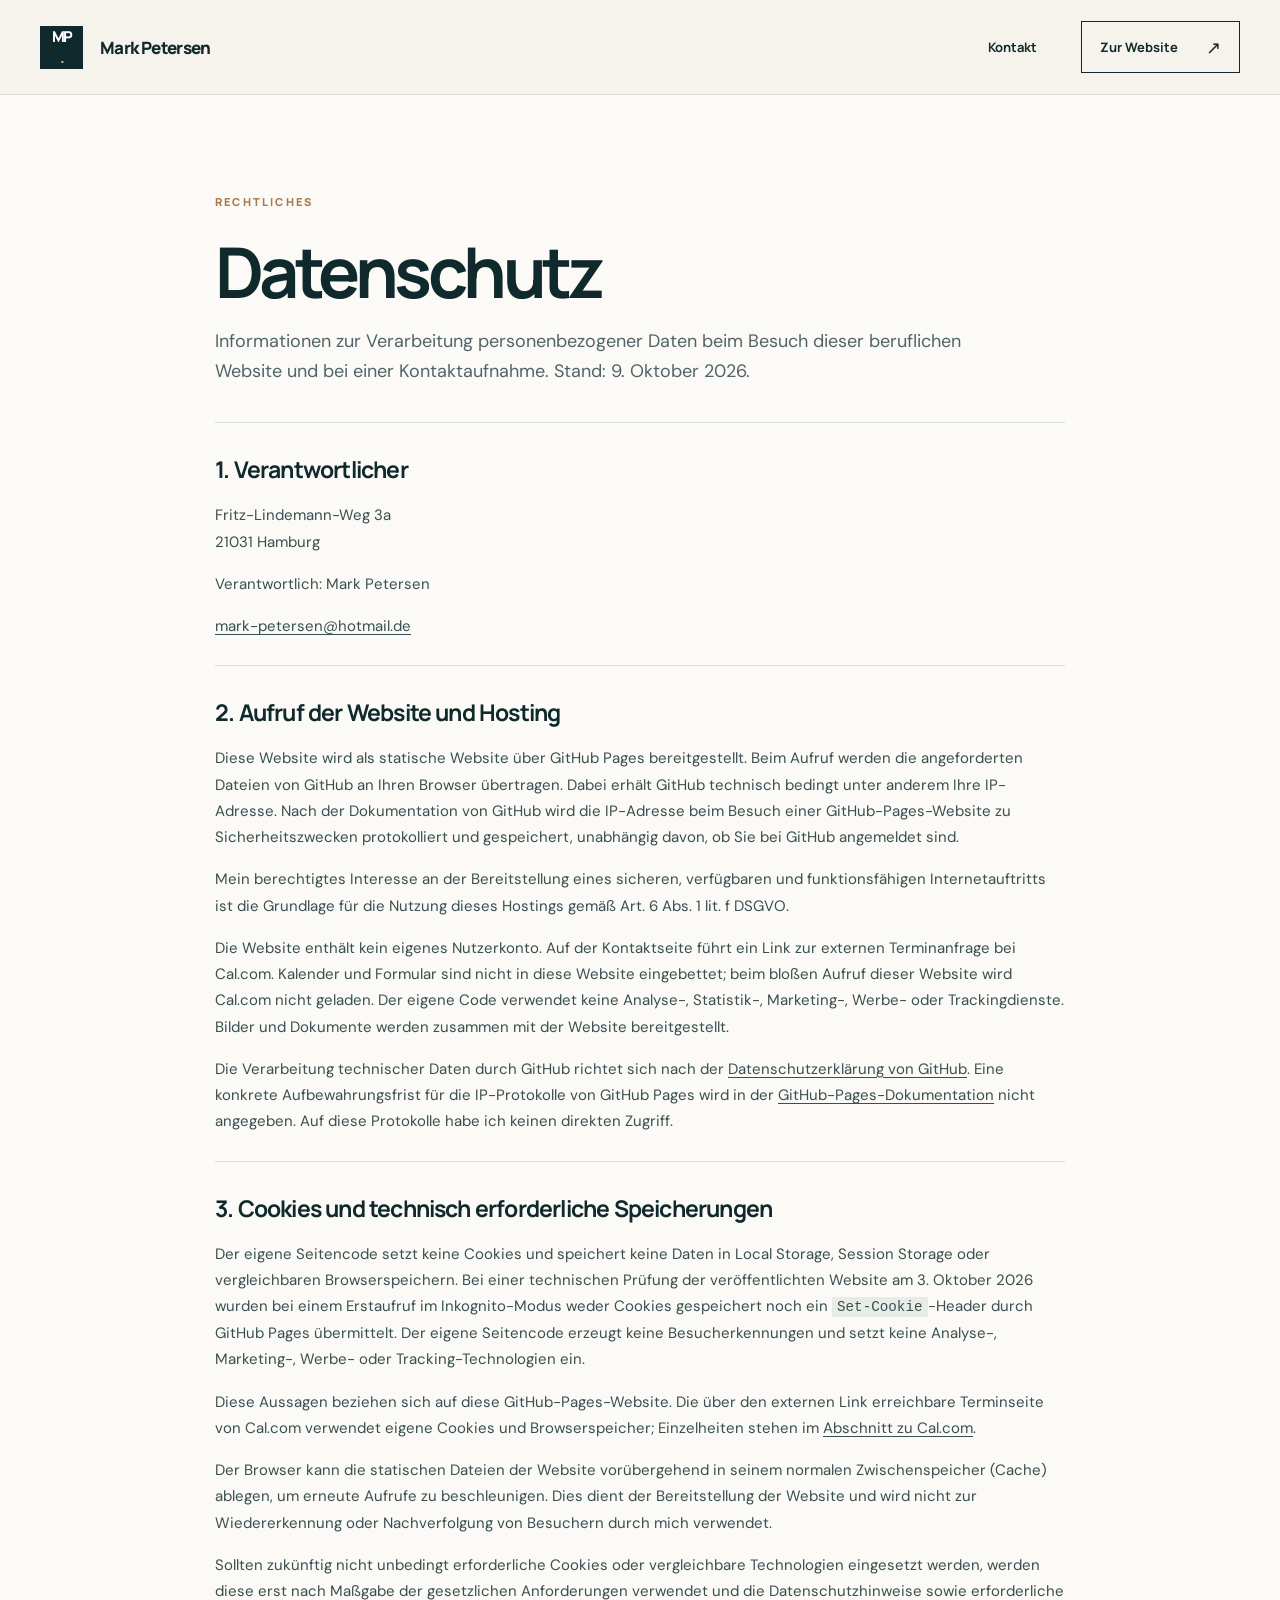
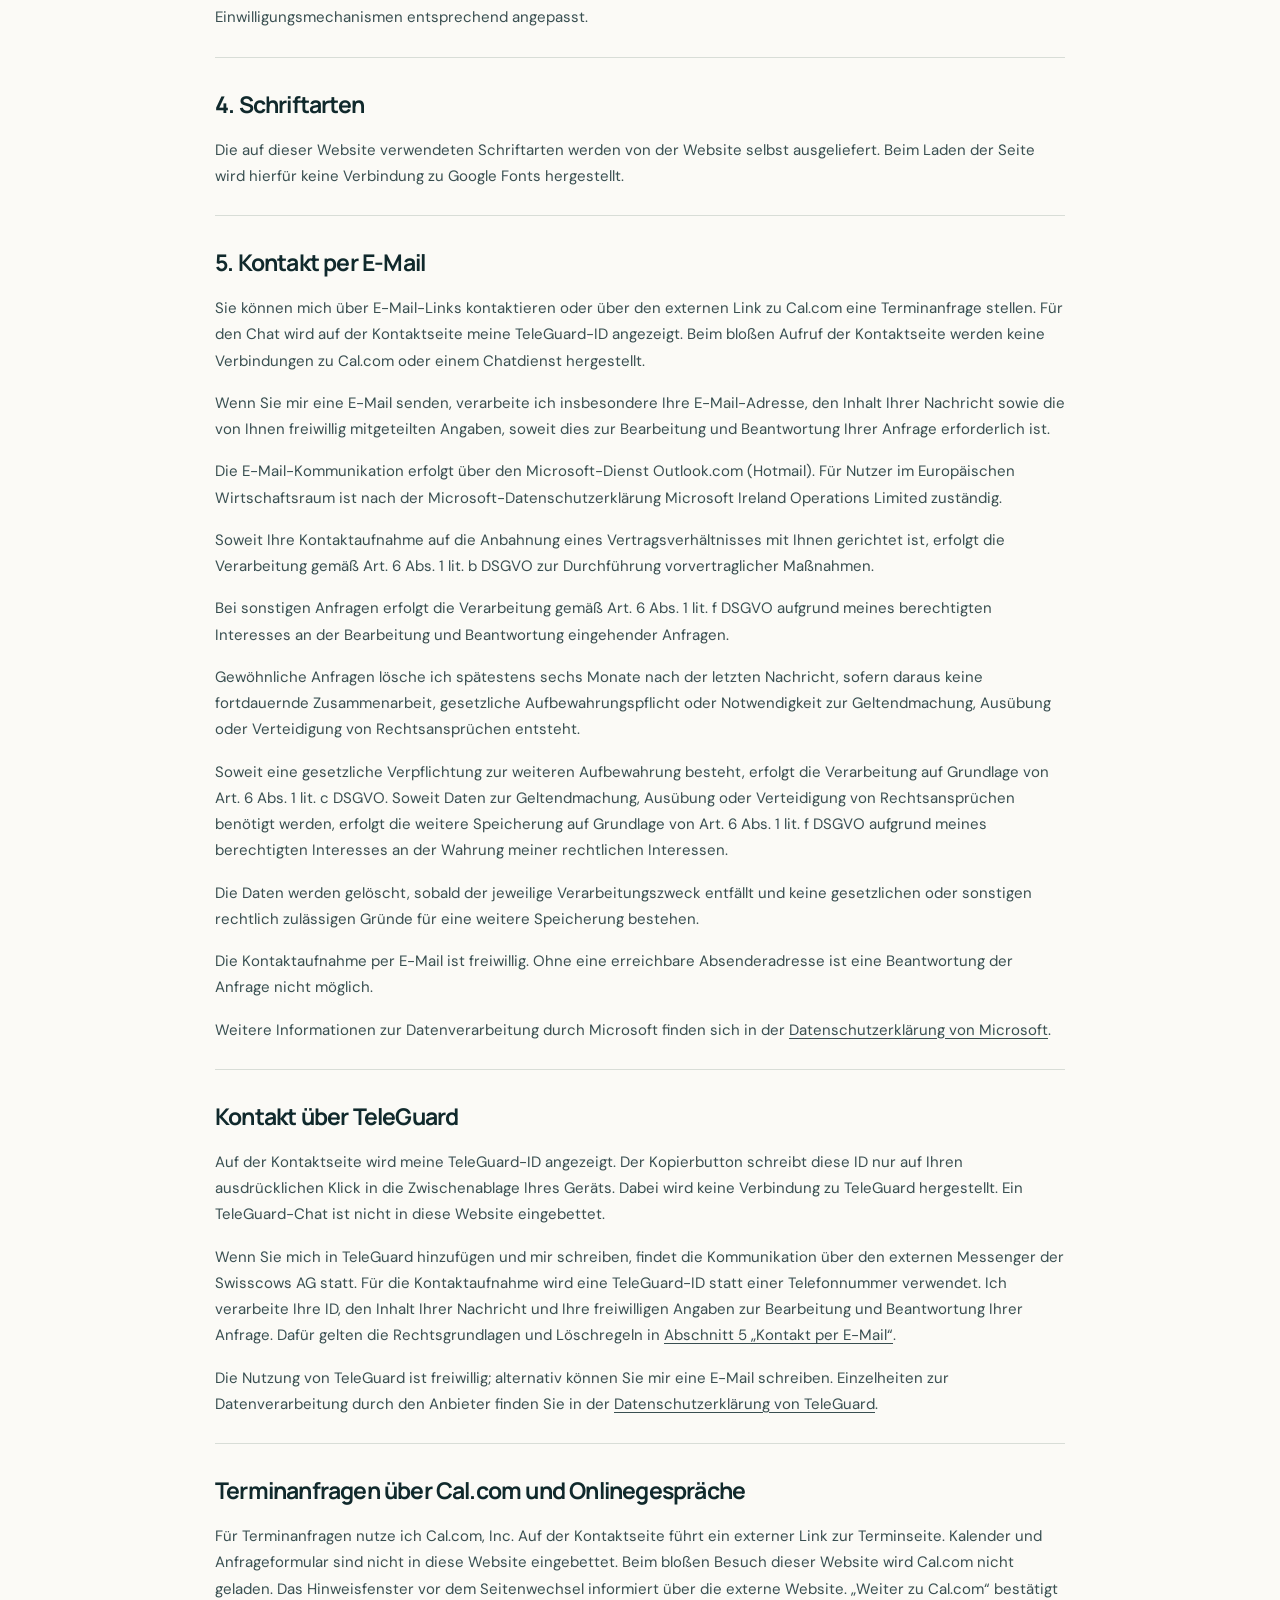
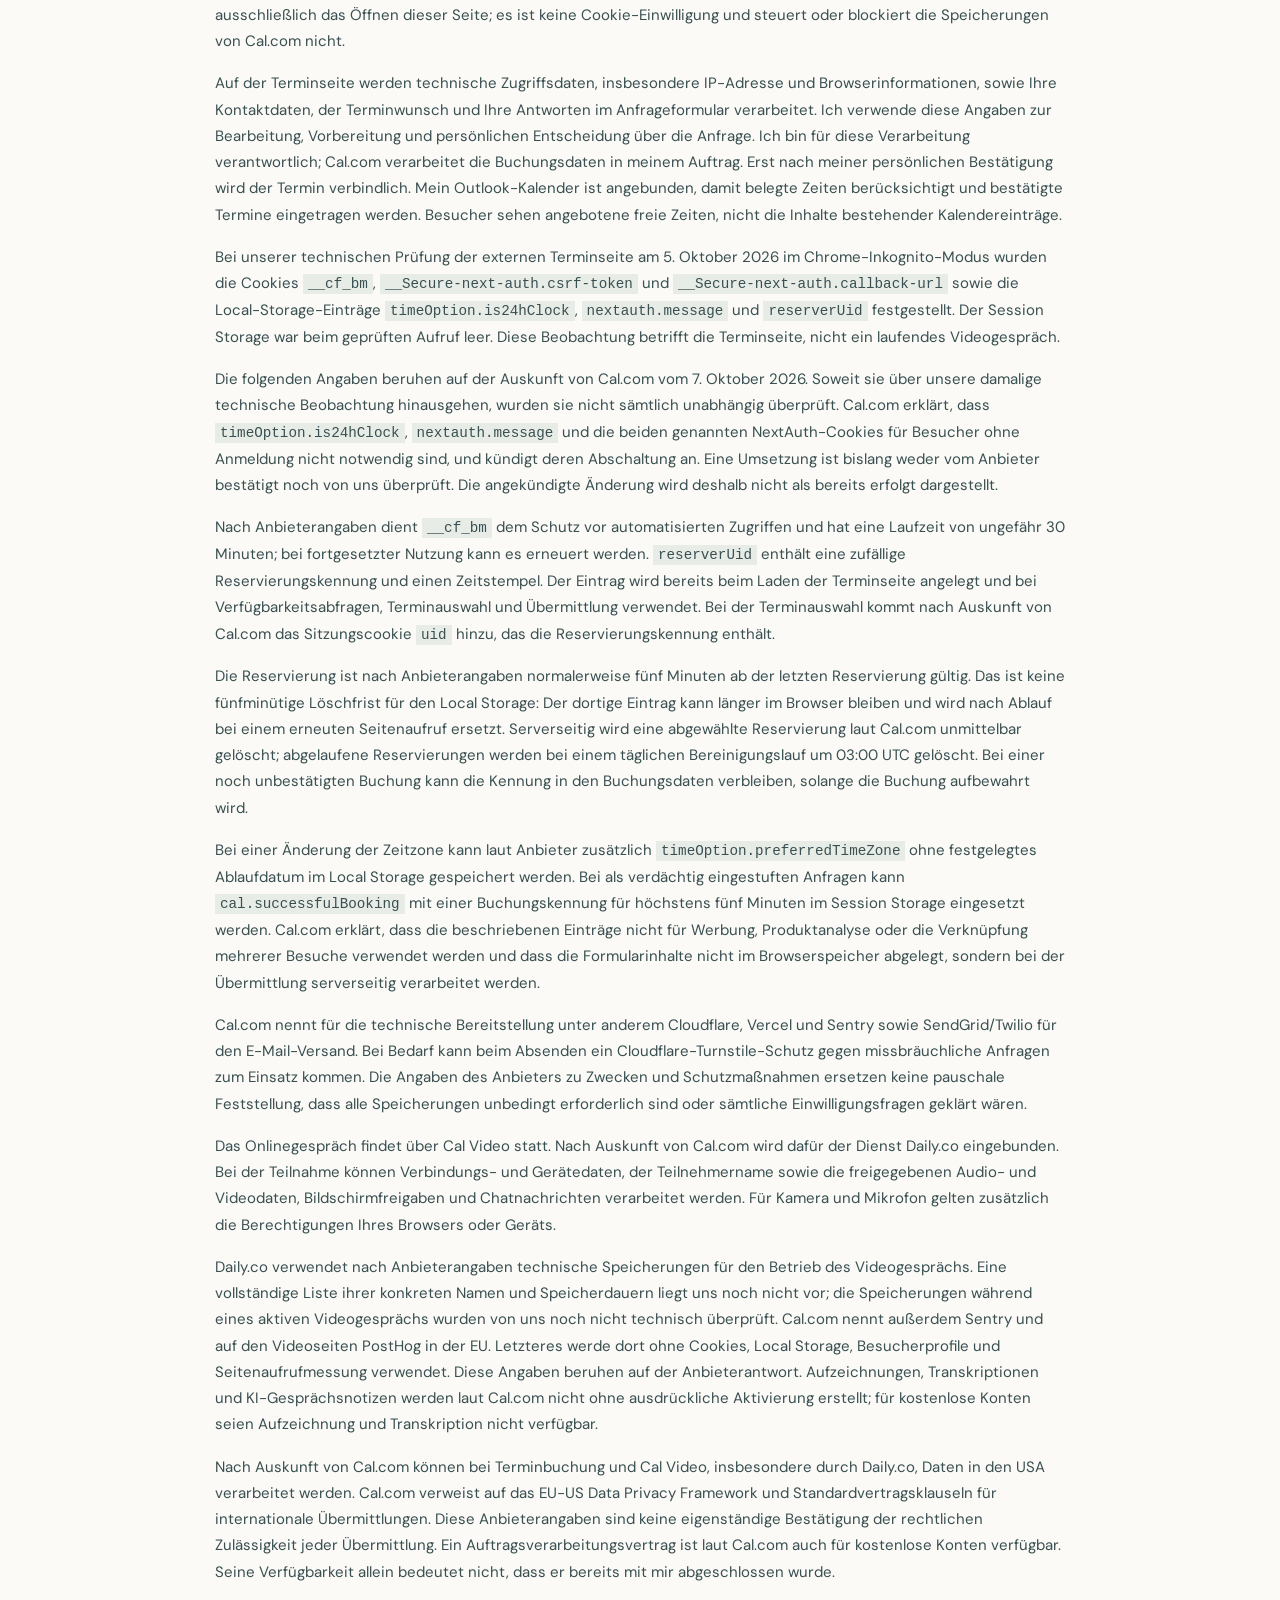
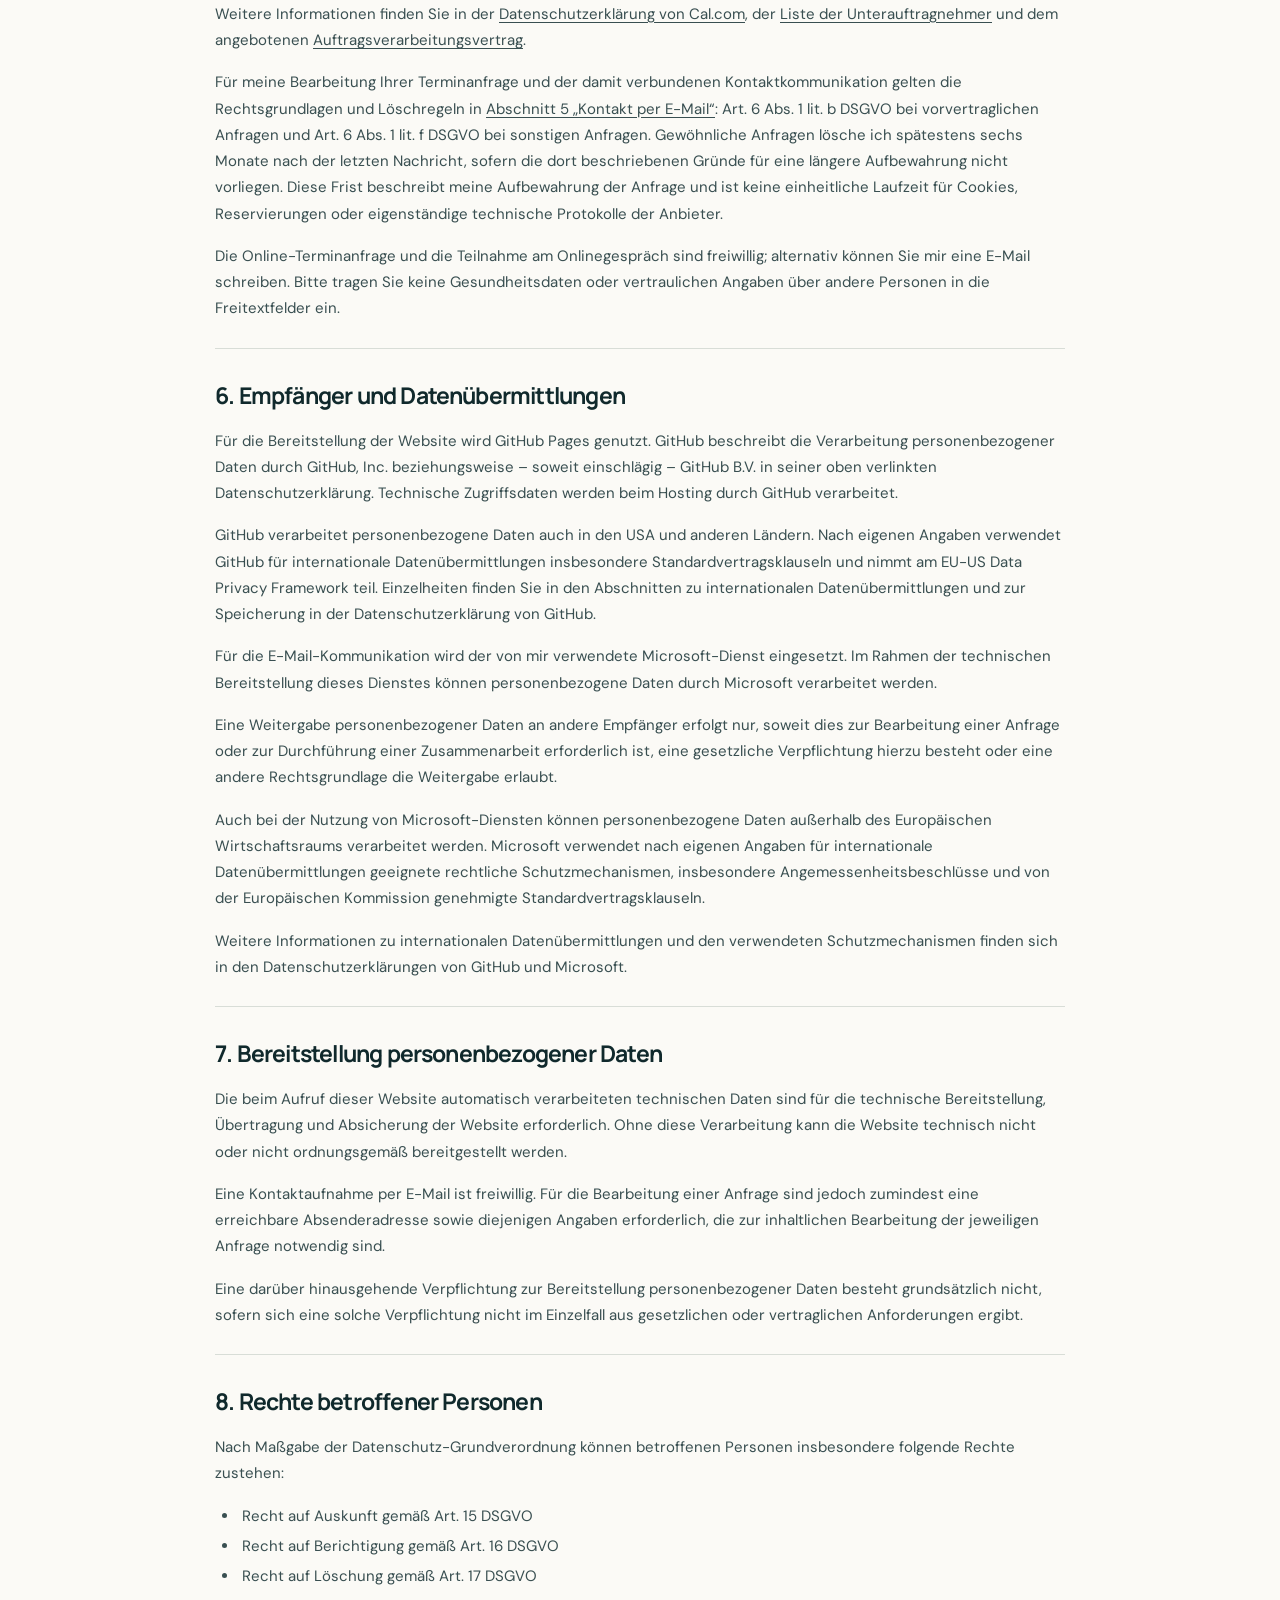
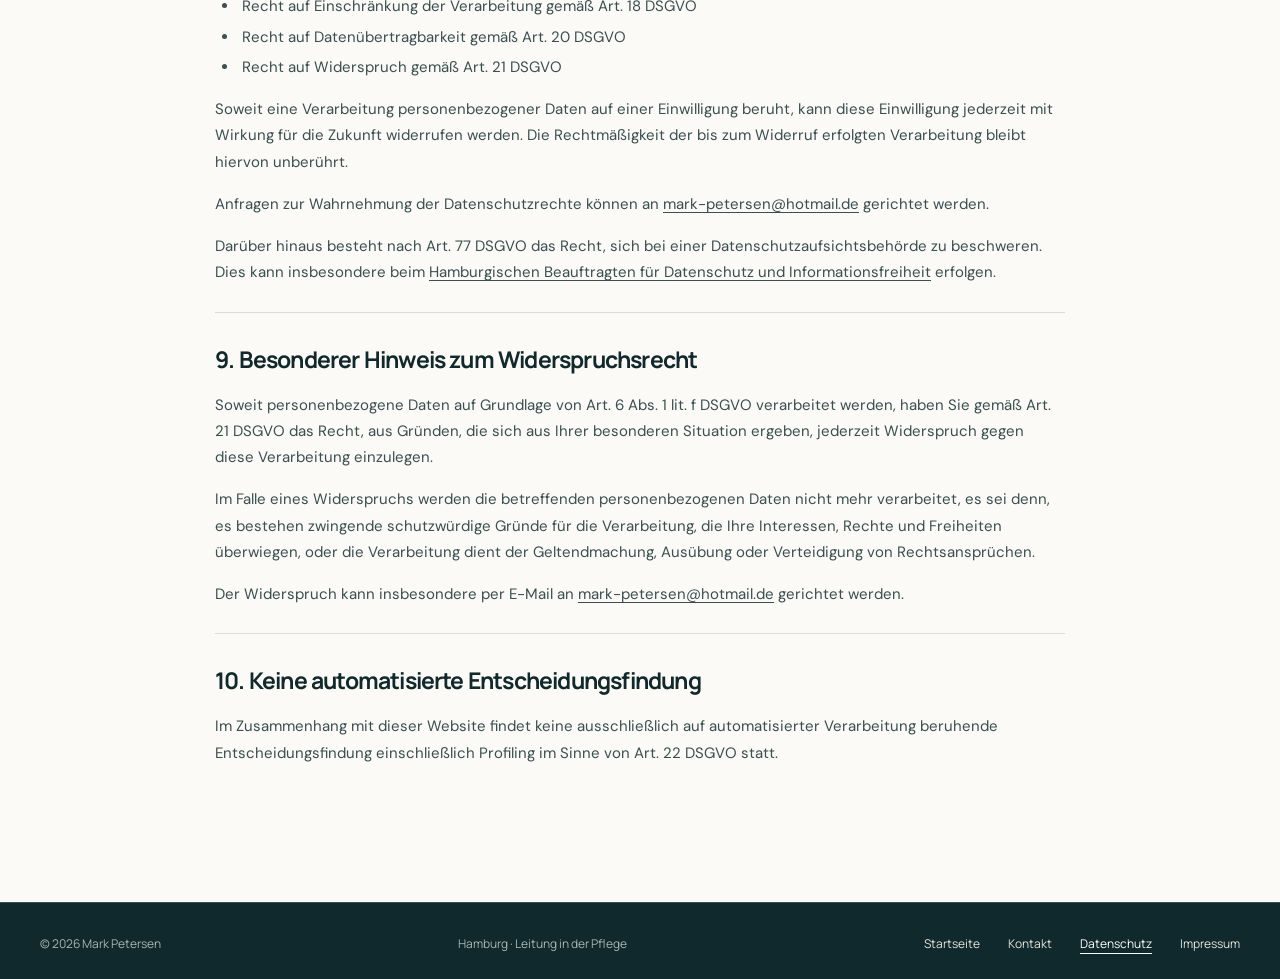
==== commit a0f3a288: "Datenschutzerklärung: Cal.com-Anbieterantwort ergänzen, Stand 9. Oktober 2026" ====
--- a/datenschutz.html
+++ b/datenschutz.html
@@ -13,7 +13,7 @@
   <main id="inhalt" class="legal-main wrap">
     <span class="section-kicker">RECHTLICHES</span>
     <h1>Datenschutz</h1>
-    <p class="legal-intro">Informationen zur Verarbeitung personenbezogener Daten beim Besuch dieser beruflichen Website und bei einer Kontaktaufnahme. Stand: 5. Oktober 2026.</p>
+    <p class="legal-intro">Informationen zur Verarbeitung personenbezogener Daten beim Besuch dieser beruflichen Website und bei einer Kontaktaufnahme. Stand: 9. Oktober 2026.</p>
     <section><h2>1. Verantwortlicher</h2>
       <address>Fritz-Lindemann-Weg 3a<br>21031 Hamburg</address>
       <p>Verantwortlich: Mark Petersen</p>
@@ -34,7 +34,7 @@
     <section><h2>4. Schriftarten</h2>
       <p>Die auf dieser Website verwendeten Schriftarten werden von der Website selbst ausgeliefert. Beim Laden der Seite wird hierfür keine Verbindung zu Google Fonts hergestellt.</p>
     </section>
-    <section><h2>5. Kontakt per E-Mail</h2>
+    <section id="kontakt-email"><h2>5. Kontakt per E-Mail</h2>
       <p>Sie können mich über E-Mail-Links kontaktieren oder über den externen Link zu Cal.com eine Terminanfrage stellen. Für den Chat wird auf der Kontaktseite meine TeleGuard-ID angezeigt. Beim bloßen Aufruf der Kontaktseite werden keine Verbindungen zu Cal.com oder einem Chatdienst hergestellt.</p>
       <p>Wenn Sie mir eine E-Mail senden, verarbeite ich insbesondere Ihre E-Mail-Adresse, den Inhalt Ihrer Nachricht sowie die von Ihnen freiwillig mitgeteilten Angaben, soweit dies zur Bearbeitung und Beantwortung Ihrer Anfrage erforderlich ist.</p>
       <p>Die E-Mail-Kommunikation erfolgt über den Microsoft-Dienst Outlook.com (Hotmail). Für Nutzer im Europäischen Wirtschaftsraum ist nach der Microsoft-Datenschutzerklärung Microsoft Ireland Operations Limited zuständig.</p>
@@ -48,19 +48,25 @@
     </section>
     <section id="teleguard"><h2>Kontakt über TeleGuard</h2>
       <p>Auf der Kontaktseite wird meine TeleGuard-ID angezeigt. Der Kopierbutton schreibt diese ID nur auf Ihren ausdrücklichen Klick in die Zwischenablage Ihres Geräts. Dabei wird keine Verbindung zu TeleGuard hergestellt. Ein TeleGuard-Chat ist nicht in diese Website eingebettet.</p>
-      <p>Wenn Sie mich in TeleGuard hinzufügen und mir schreiben, findet die Kommunikation über den externen Messenger der Swisscows AG statt. Für die Kontaktaufnahme wird eine TeleGuard-ID statt einer Telefonnummer verwendet. Ich verarbeite Ihre ID, den Inhalt Ihrer Nachricht und Ihre freiwilligen Angaben zur Bearbeitung und Beantwortung Ihrer Anfrage. Dafür gelten die oben beschriebenen Rechtsgrundlagen und Löschfristen für Kontaktanfragen.</p>
+      <p>Wenn Sie mich in TeleGuard hinzufügen und mir schreiben, findet die Kommunikation über den externen Messenger der Swisscows AG statt. Für die Kontaktaufnahme wird eine TeleGuard-ID statt einer Telefonnummer verwendet. Ich verarbeite Ihre ID, den Inhalt Ihrer Nachricht und Ihre freiwilligen Angaben zur Bearbeitung und Beantwortung Ihrer Anfrage. Dafür gelten die Rechtsgrundlagen und Löschregeln in <a href="#kontakt-email">Abschnitt 5 „Kontakt per E-Mail“</a>.</p>
       <p>Die Nutzung von TeleGuard ist freiwillig; alternativ können Sie mir eine E-Mail schreiben. Einzelheiten zur Datenverarbeitung durch den Anbieter finden Sie in der <a href="https://teleguard.com/de/privacy" rel="noopener noreferrer">Datenschutzerklärung von TeleGuard</a>.</p>
     </section>
     <section id="termine"><h2>Terminanfragen über Cal.com und Onlinegespräche</h2>
-      <p>Wenn Sie den Link zur Terminanfrage öffnen, besuchen Sie die Website von Cal.com, Inc. Dort werden technische Zugriffsdaten wie IP-Adresse und Browserinformationen sowie Ihre eingegebenen Kontaktdaten, der Terminwunsch und Ihre Antworten zu Anliegen und beruflichem Hintergrund verarbeitet. Cal.com verarbeitet Buchungsdaten in meinem Auftrag. Einzelheiten, auch zu Cookies und zur Verarbeitung in den USA, finden Sie in der <a href="https://cal.com/privacy" rel="noopener noreferrer">Datenschutzerklärung von Cal.com</a>.</p>
-      <p>Bei einer technischen Prüfung der externen Terminseite am 5. Oktober 2026 im Chrome-Inkognito-Modus wurden die Cookies <code>__cf_bm</code>, <code>__Secure-next-auth.callback-url</code> und <code>__Secure-next-auth.csrf-token</code> sowie die Local-Storage-Einträge <code>nextauth.message</code>, <code>reserverUid</code> und <code>timeOption.is24hClock</code> festgestellt. Der Session Storage war beim geprüften Aufruf leer. Die Hauptseite übermittelte einen <code>Set-Cookie</code>-Header für <code>__cf_bm</code>.</p>
-      <p>Cloudflare beschreibt <code>__cf_bm</code> als Cookie zum Schutz vor automatisierten Zugriffen, das nach 30 Minuten ohne Aktivität abläuft. Die beiden NextAuth-Cookies sind beim geprüften Aufruf als Sitzungscookies ausgewiesen. Die NextAuth-Unterlagen beschreiben das Speichern eines Weiterleitungsziels und den Schutz der Anmeldevorgänge vor gefälschten Anfragen. Der öffentlich verfügbare Cal-Code beschreibt <code>timeOption.is24hClock</code> als Speicherung des 12- oder 24-Stunden-Zeitformats.</p>
-      <p>Für die konkrete Verwendung, Erforderlichkeit und Speicherdauer sämtlicher auf dieser Terminseite beobachteten Speicherungen liegt noch keine vollständige Anbieterklärung vor. Insbesondere sind die genaue Verwendung und Löschfrist von <code>reserverUid</code> sowie die Erforderlichkeit von <code>nextauth.message</code> für Besucher ohne Anmeldung noch nicht abschließend geklärt. Eine pauschale Einordnung aller Einträge als unbedingt erforderlich wird deshalb nicht vorgenommen. Die Prüfung der Terminseite umfasst nicht die Speicherungen während eines Cal-Video-Gesprächs.</p>
-      <p>Vor dem Öffnen der Terminseite informiert ein Hinweisfenster über den Wechsel zu Cal.com und die dortigen Speicherungen. „Weiter zu Cal.com“ bestätigt das Öffnen der externen Seite; es ist keine pauschale Cookie-Einwilligung. Dieses Hinweisfenster steuert oder blockiert die von Cal.com gesetzten Speicherungen nicht.</p>
-      <p>Ich verwende Ihre Angaben zur Vorbereitung und Entscheidung über Ihre Anfrage. Ich erhalte die Anfrage per E-Mail. Mein privater Outlook-Kalender ist mit Cal.com verbunden, um belegte Zeiten zu berücksichtigen und bestätigte Termine einzutragen. Besucher sehen die angebotenen freien Termine, nicht die Inhalte meiner bestehenden Kalendereinträge. Erst nach meiner persönlichen Bestätigung wird ein Termin verbindlich.</p>
-      <p>Das Onlinegespräch findet über Cal Video statt. Bei der Teilnahme werden insbesondere die erforderlichen Verbindungsdaten sowie die von Ihnen freigegebenen Audio- und Videodaten verarbeitet. Die Datenschutzerklärung von Cal.com beschreibt die eingesetzten Dienstleister und internationalen Datenübermittlungen.</p>
-      <p>Für die Bearbeitung der Terminanfrage gelten die oben beschriebenen Rechtsgrundlagen und Löschfristen für Kontaktanfragen. Die Online-Terminanfrage ist freiwillig; alternativ können Sie eine E-Mail schreiben. Bitte geben Sie keine Gesundheitsdaten oder vertraulichen Angaben über andere Personen in die Freitextfelder ein.</p>
-    </section>
+<p>Für Terminanfragen nutze ich Cal.com, Inc. Auf der Kontaktseite führt ein externer Link zur Terminseite. Kalender und Anfrageformular sind nicht in diese Website eingebettet. Beim bloßen Besuch dieser Website wird Cal.com nicht geladen. Das Hinweisfenster vor dem Seitenwechsel informiert über die externe Website. „Weiter zu Cal.com“ bestätigt ausschließlich das Öffnen dieser Seite; es ist keine Cookie-Einwilligung und steuert oder blockiert die Speicherungen von Cal.com nicht.</p>
+<p>Auf der Terminseite werden technische Zugriffsdaten, insbesondere IP-Adresse und Browserinformationen, sowie Ihre Kontaktdaten, der Terminwunsch und Ihre Antworten im Anfrageformular verarbeitet. Ich verwende diese Angaben zur Bearbeitung, Vorbereitung und persönlichen Entscheidung über die Anfrage. Ich bin für diese Verarbeitung verantwortlich; Cal.com verarbeitet die Buchungsdaten in meinem Auftrag. Erst nach meiner persönlichen Bestätigung wird der Termin verbindlich. Mein Outlook-Kalender ist angebunden, damit belegte Zeiten berücksichtigt und bestätigte Termine eingetragen werden. Besucher sehen angebotene freie Zeiten, nicht die Inhalte bestehender Kalendereinträge.</p>
+<p>Bei unserer technischen Prüfung der externen Terminseite am 5. Oktober 2026 im Chrome-Inkognito-Modus wurden die Cookies <code>__cf_bm</code>, <code>__Secure-next-auth.csrf-token</code> und <code>__Secure-next-auth.callback-url</code> sowie die Local-Storage-Einträge <code>timeOption.is24hClock</code>, <code>nextauth.message</code> und <code>reserverUid</code> festgestellt. Der Session Storage war beim geprüften Aufruf leer. Diese Beobachtung betrifft die Terminseite, nicht ein laufendes Videogespräch.</p>
+<p>Die folgenden Angaben beruhen auf der Auskunft von Cal.com vom 7. Oktober 2026. Soweit sie über unsere damalige technische Beobachtung hinausgehen, wurden sie nicht sämtlich unabhängig überprüft. Cal.com erklärt, dass <code>timeOption.is24hClock</code>, <code>nextauth.message</code> und die beiden genannten NextAuth-Cookies für Besucher ohne Anmeldung nicht notwendig sind, und kündigt deren Abschaltung an. Eine Umsetzung ist bislang weder vom Anbieter bestätigt noch von uns überprüft. Die angekündigte Änderung wird deshalb nicht als bereits erfolgt dargestellt.</p>
+<p>Nach Anbieterangaben dient <code>__cf_bm</code> dem Schutz vor automatisierten Zugriffen und hat eine Laufzeit von ungefähr 30 Minuten; bei fortgesetzter Nutzung kann es erneuert werden. <code>reserverUid</code> enthält eine zufällige Reservierungskennung und einen Zeitstempel. Der Eintrag wird bereits beim Laden der Terminseite angelegt und bei Verfügbarkeitsabfragen, Terminauswahl und Übermittlung verwendet. Bei der Terminauswahl kommt nach Auskunft von Cal.com das Sitzungscookie <code>uid</code> hinzu, das die Reservierungskennung enthält.</p>
+<p>Die Reservierung ist nach Anbieterangaben normalerweise fünf Minuten ab der letzten Reservierung gültig. Das ist keine fünfminütige Löschfrist für den Local Storage: Der dortige Eintrag kann länger im Browser bleiben und wird nach Ablauf bei einem erneuten Seitenaufruf ersetzt. Serverseitig wird eine abgewählte Reservierung laut Cal.com unmittelbar gelöscht; abgelaufene Reservierungen werden bei einem täglichen Bereinigungslauf um 03:00 UTC gelöscht. Bei einer noch unbestätigten Buchung kann die Kennung in den Buchungsdaten verbleiben, solange die Buchung aufbewahrt wird.</p>
+<p>Bei einer Änderung der Zeitzone kann laut Anbieter zusätzlich <code>timeOption.preferredTimeZone</code> ohne festgelegtes Ablaufdatum im Local Storage gespeichert werden. Bei als verdächtig eingestuften Anfragen kann <code>cal.successfulBooking</code> mit einer Buchungskennung für höchstens fünf Minuten im Session Storage eingesetzt werden. Cal.com erklärt, dass die beschriebenen Einträge nicht für Werbung, Produktanalyse oder die Verknüpfung mehrerer Besuche verwendet werden und dass die Formularinhalte nicht im Browserspeicher abgelegt, sondern bei der Übermittlung serverseitig verarbeitet werden.</p>
+<p>Cal.com nennt für die technische Bereitstellung unter anderem Cloudflare, Vercel und Sentry sowie SendGrid/Twilio für den E-Mail-Versand. Bei Bedarf kann beim Absenden ein Cloudflare-Turnstile-Schutz gegen missbräuchliche Anfragen zum Einsatz kommen. Die Angaben des Anbieters zu Zwecken und Schutzmaßnahmen ersetzen keine pauschale Feststellung, dass alle Speicherungen unbedingt erforderlich sind oder sämtliche Einwilligungsfragen geklärt wären.</p>
+<p>Das Onlinegespräch findet über Cal Video statt. Nach Auskunft von Cal.com wird dafür der Dienst Daily.co eingebunden. Bei der Teilnahme können Verbindungs- und Gerätedaten, der Teilnehmername sowie die freigegebenen Audio- und Videodaten, Bildschirmfreigaben und Chatnachrichten verarbeitet werden. Für Kamera und Mikrofon gelten zusätzlich die Berechtigungen Ihres Browsers oder Geräts.</p>
+<p>Daily.co verwendet nach Anbieterangaben technische Speicherungen für den Betrieb des Videogesprächs. Eine vollständige Liste ihrer konkreten Namen und Speicherdauern liegt uns noch nicht vor; die Speicherungen während eines aktiven Videogesprächs wurden von uns noch nicht technisch überprüft. Cal.com nennt außerdem Sentry und auf den Videoseiten PostHog in der EU. Letzteres werde dort ohne Cookies, Local Storage, Besucherprofile und Seitenaufrufmessung verwendet. Diese Angaben beruhen auf der Anbieterantwort. Aufzeichnungen, Transkriptionen und KI-Gesprächsnotizen werden laut Cal.com nicht ohne ausdrückliche Aktivierung erstellt; für kostenlose Konten seien Aufzeichnung und Transkription nicht verfügbar.</p>
+<p>Nach Auskunft von Cal.com können bei Terminbuchung und Cal Video, insbesondere durch Daily.co, Daten in den USA verarbeitet werden. Cal.com verweist auf das EU-US Data Privacy Framework und Standardvertragsklauseln für internationale Übermittlungen. Diese Anbieterangaben sind keine eigenständige Bestätigung der rechtlichen Zulässigkeit jeder Übermittlung. Ein Auftragsverarbeitungsvertrag ist laut Cal.com auch für kostenlose Konten verfügbar. Seine Verfügbarkeit allein bedeutet nicht, dass er bereits mit mir abgeschlossen wurde.</p>
+<p>Weitere Informationen finden Sie in der <a href="https://cal.com/privacy" rel="noopener noreferrer">Datenschutzerklärung von Cal.com</a>, der <a href="https://trust.cal.com/subprocessors" rel="noopener noreferrer">Liste der Unterauftragnehmer</a> und dem angebotenen <a href="https://go.cal.com/dpa" rel="noopener noreferrer">Auftragsverarbeitungsvertrag</a>.</p>
+<p>Für meine Bearbeitung Ihrer Terminanfrage und der damit verbundenen Kontaktkommunikation gelten die Rechtsgrundlagen und Löschregeln in <a href="#kontakt-email">Abschnitt 5 „Kontakt per E-Mail“</a>: Art. 6 Abs. 1 lit. b DSGVO bei vorvertraglichen Anfragen und Art. 6 Abs. 1 lit. f DSGVO bei sonstigen Anfragen. Gewöhnliche Anfragen lösche ich spätestens sechs Monate nach der letzten Nachricht, sofern die dort beschriebenen Gründe für eine längere Aufbewahrung nicht vorliegen. Diese Frist beschreibt meine Aufbewahrung der Anfrage und ist keine einheitliche Laufzeit für Cookies, Reservierungen oder eigenständige technische Protokolle der Anbieter.</p>
+<p>Die Online-Terminanfrage und die Teilnahme am Onlinegespräch sind freiwillig; alternativ können Sie mir eine E-Mail schreiben. Bitte tragen Sie keine Gesundheitsdaten oder vertraulichen Angaben über andere Personen in die Freitextfelder ein.</p>
+</section>
     <section><h2>6. Empfänger und Datenübermittlungen</h2>
 <p>Für die Bereitstellung der Website wird GitHub Pages genutzt. GitHub beschreibt die Verarbeitung personenbezogener Daten durch GitHub, Inc. beziehungsweise – soweit einschlägig – GitHub B.V. in seiner oben verlinkten Datenschutzerklärung. Technische Zugriffsdaten werden beim Hosting durch GitHub verarbeitet.</p>
 <p>GitHub verarbeitet personenbezogene Daten auch in den USA und anderen Ländern. Nach eigenen Angaben verwendet GitHub für internationale Datenübermittlungen insbesondere Standardvertragsklauseln und nimmt am EU-US Data Privacy Framework teil. Einzelheiten finden Sie in den Abschnitten zu internationalen Datenübermittlungen und zur Speicherung in der Datenschutzerklärung von GitHub.</p>
@@ -100,3 +106,4 @@
   <footer class="site-footer"><div class="wrap footer-inner"><span>© 2026 Mark Petersen</span><span>Hamburg · Leitung in der Pflege</span><div class="footer-links"><a href="./">Startseite</a><a href="./kontakt.html">Kontakt</a><a href="./datenschutz.html" aria-current="page">Datenschutz</a><a href="./impressum.html">Impressum</a></div></div></footer>
 </body>
 </html>
+
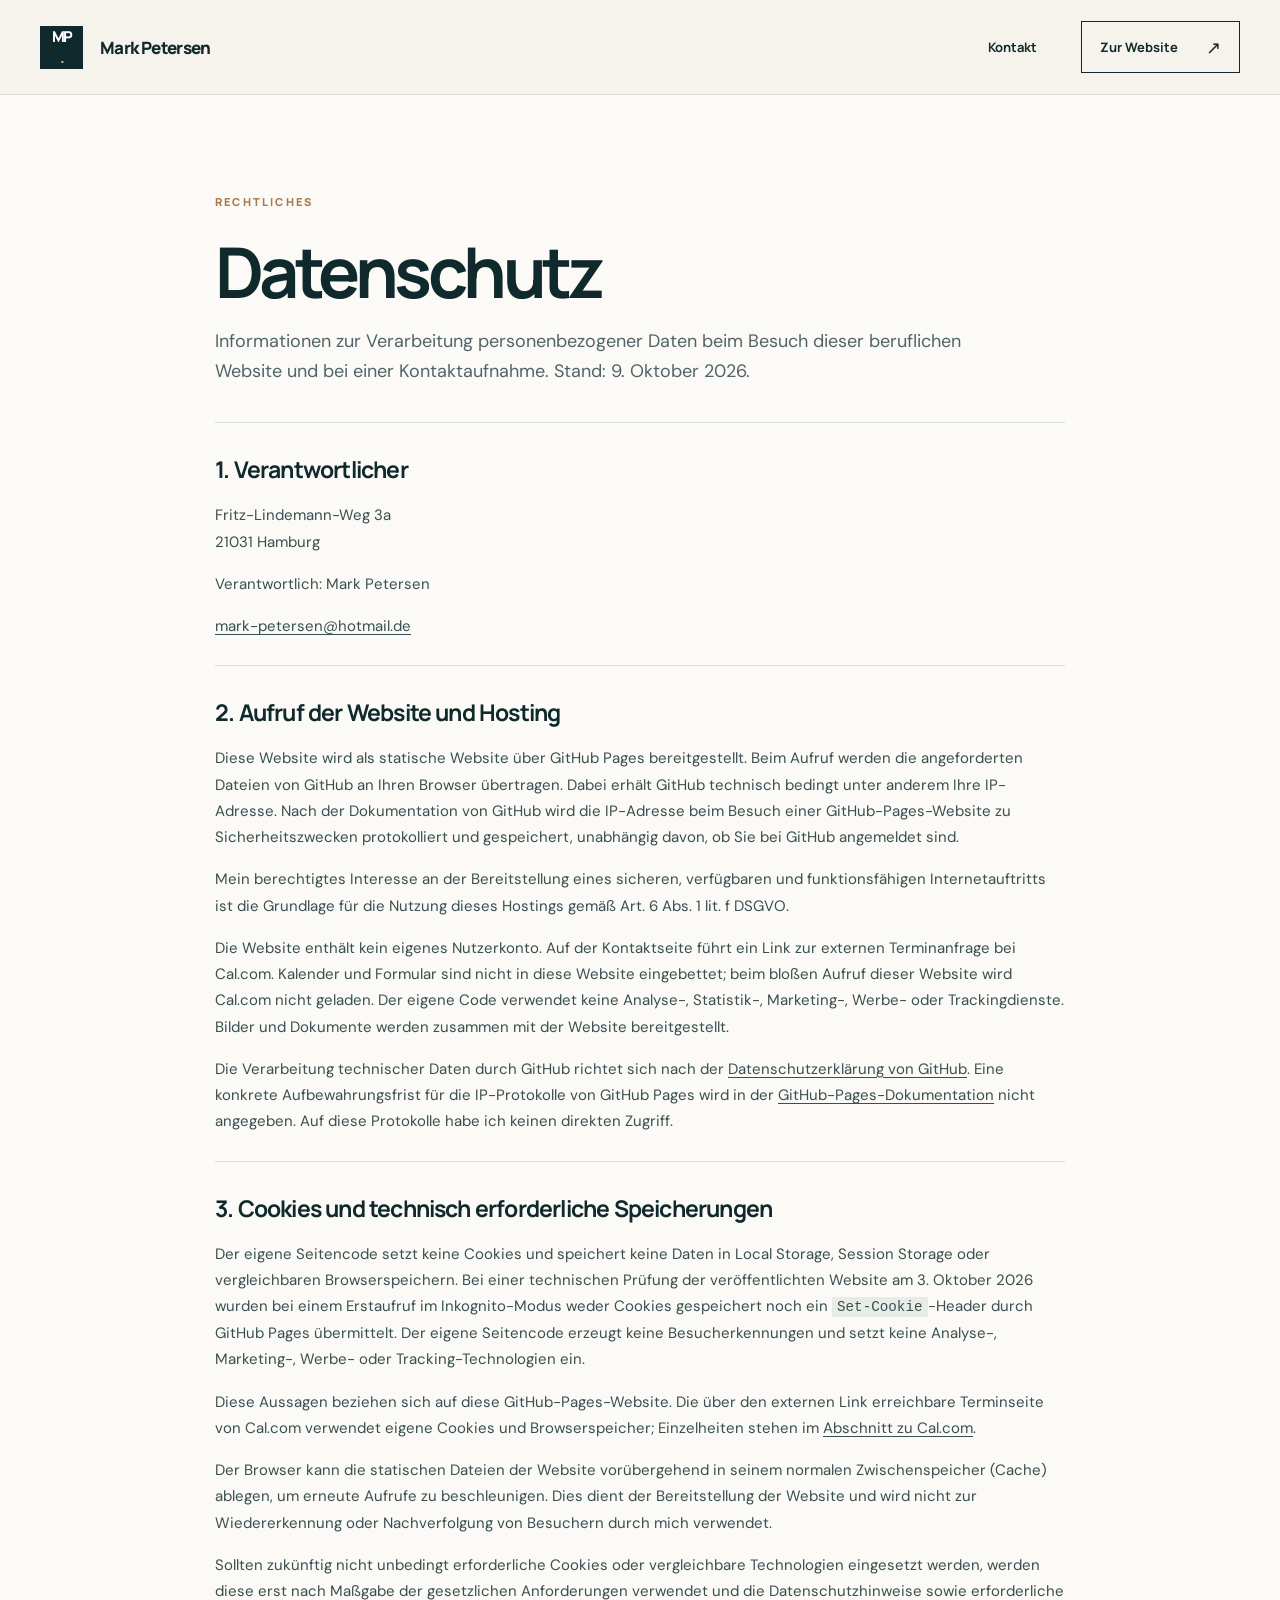
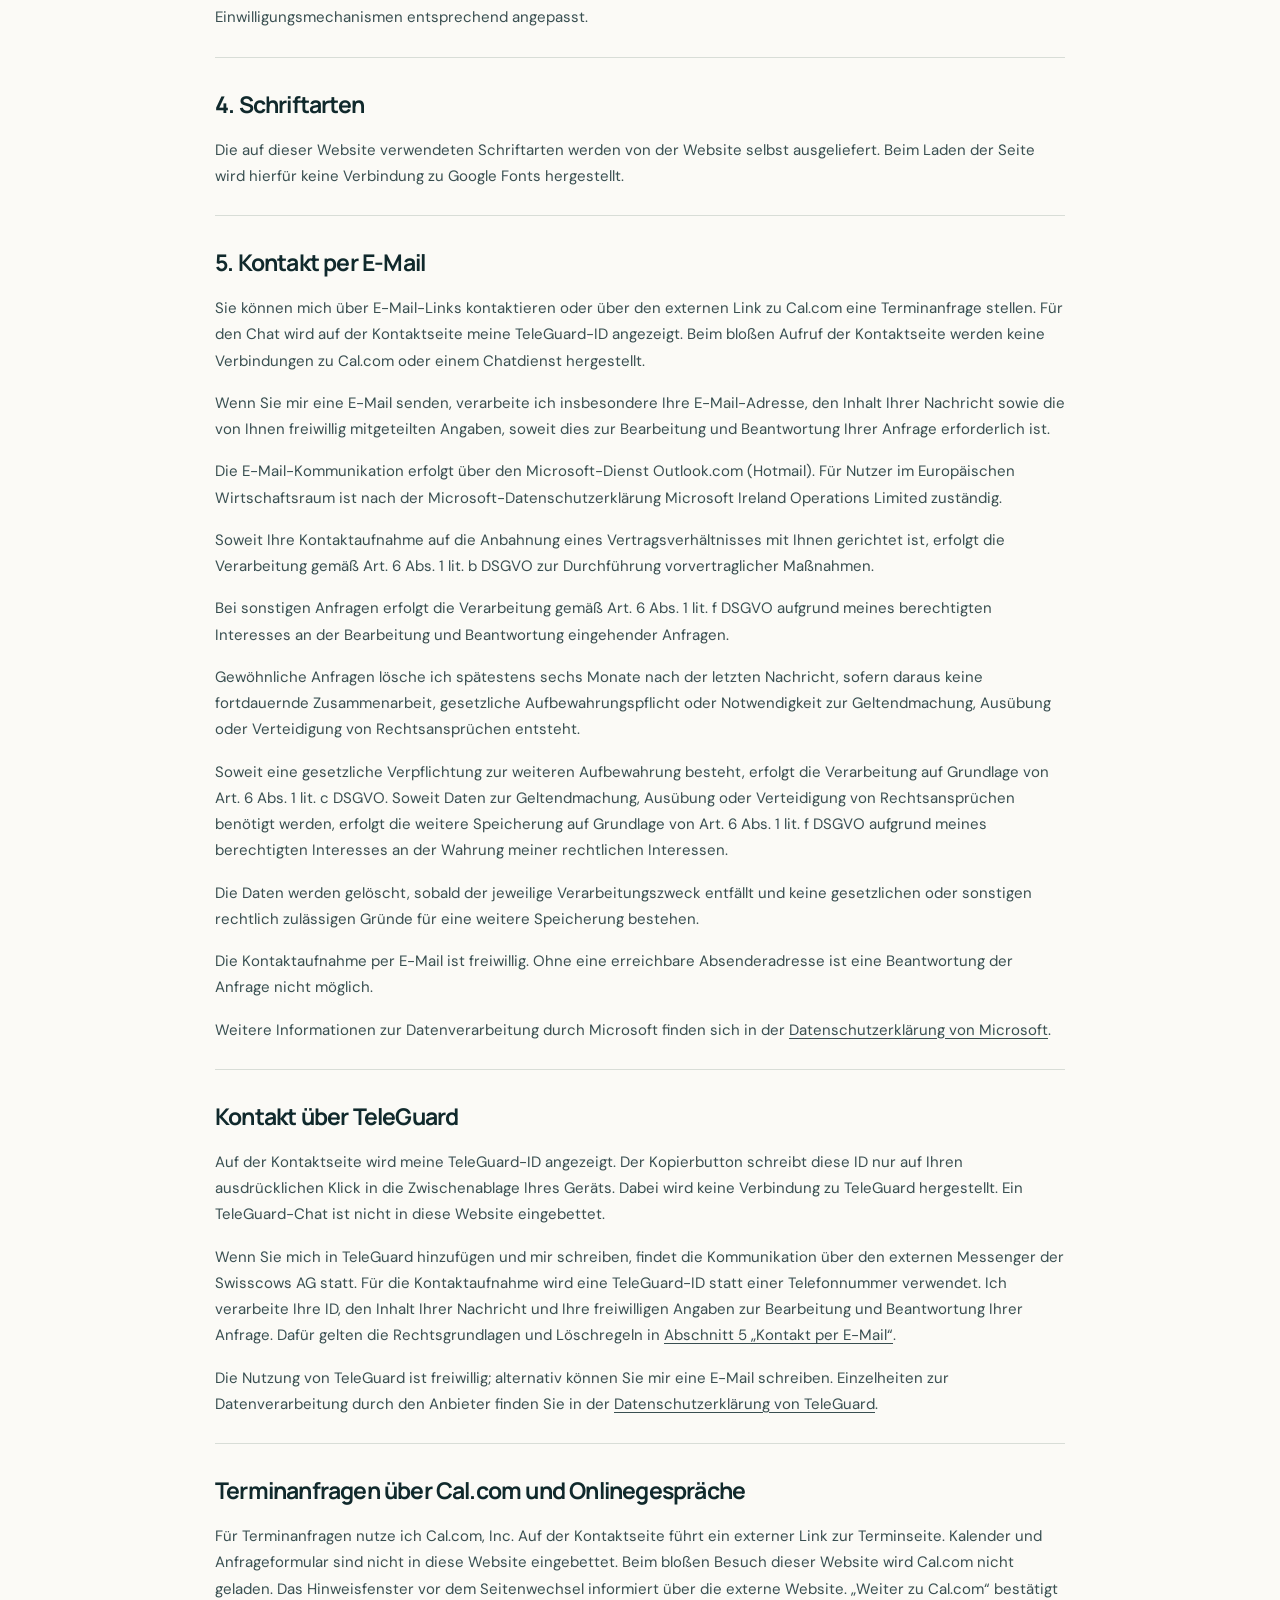
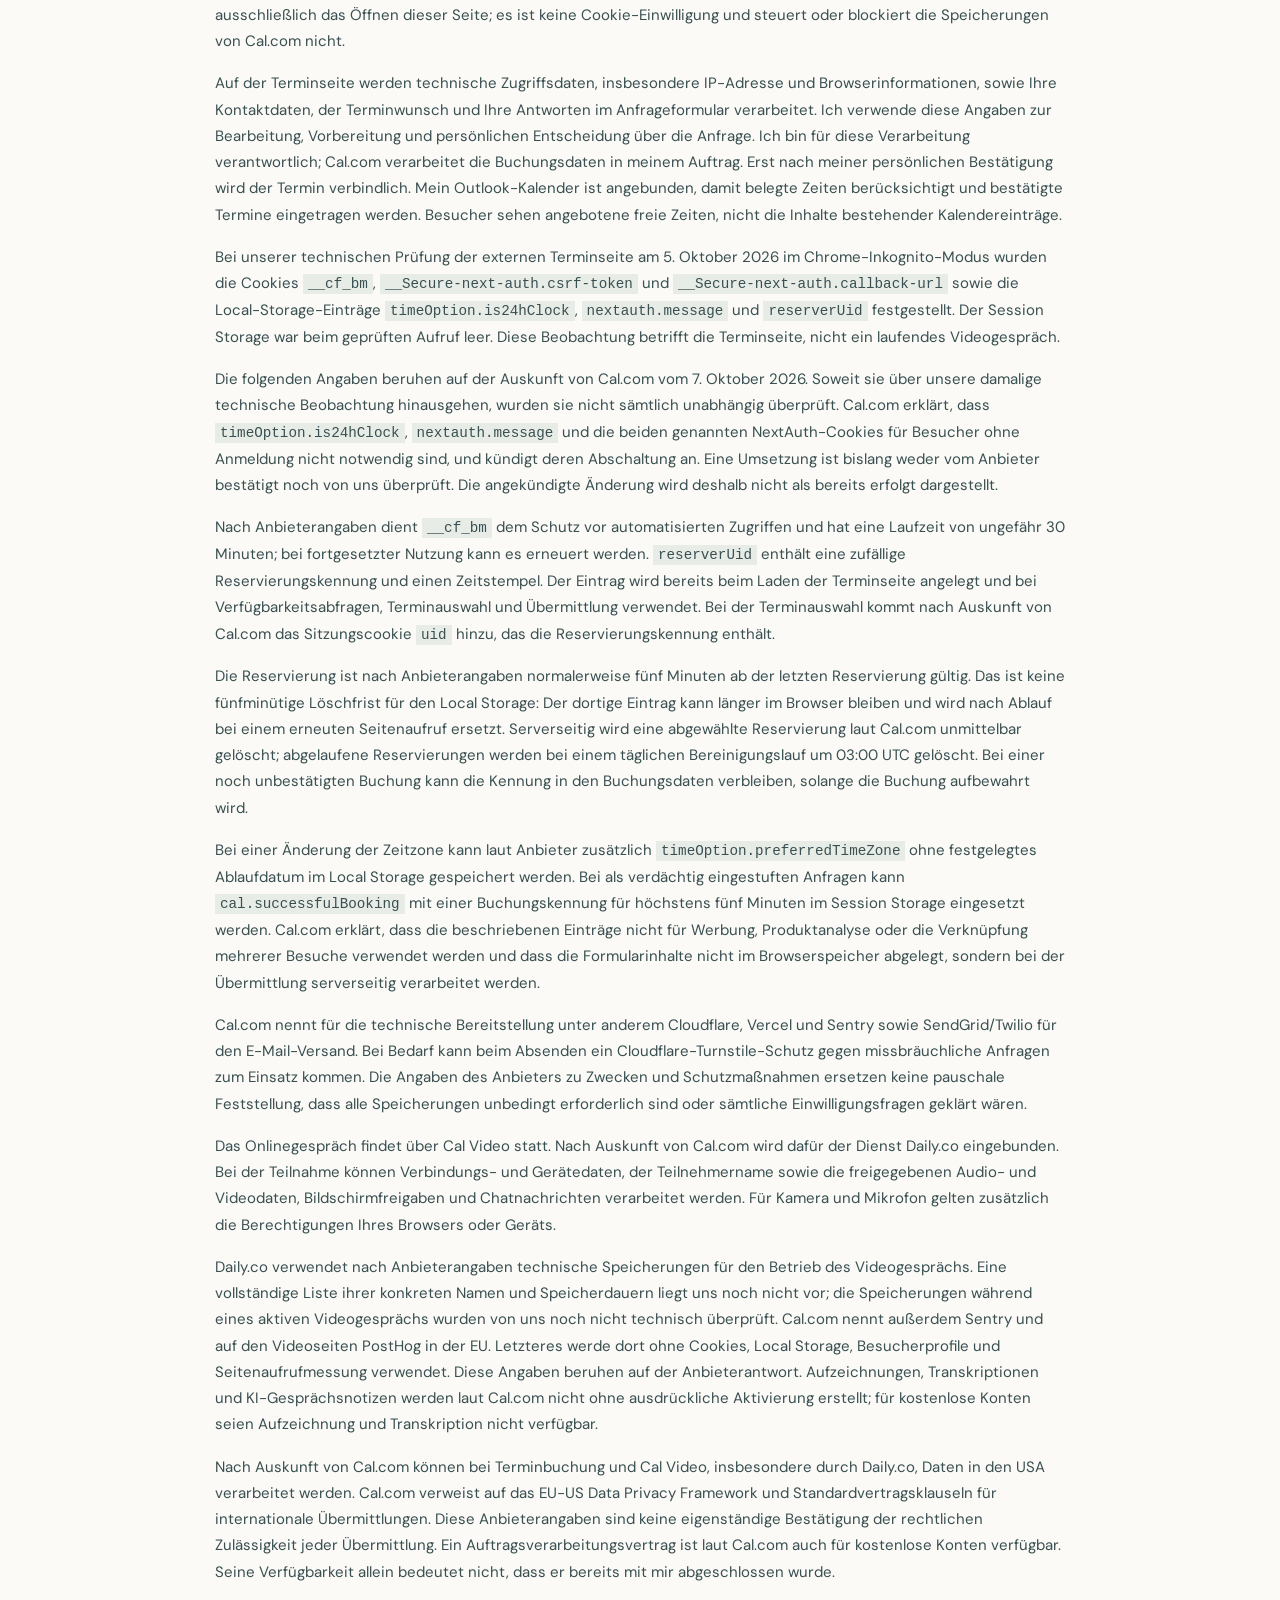
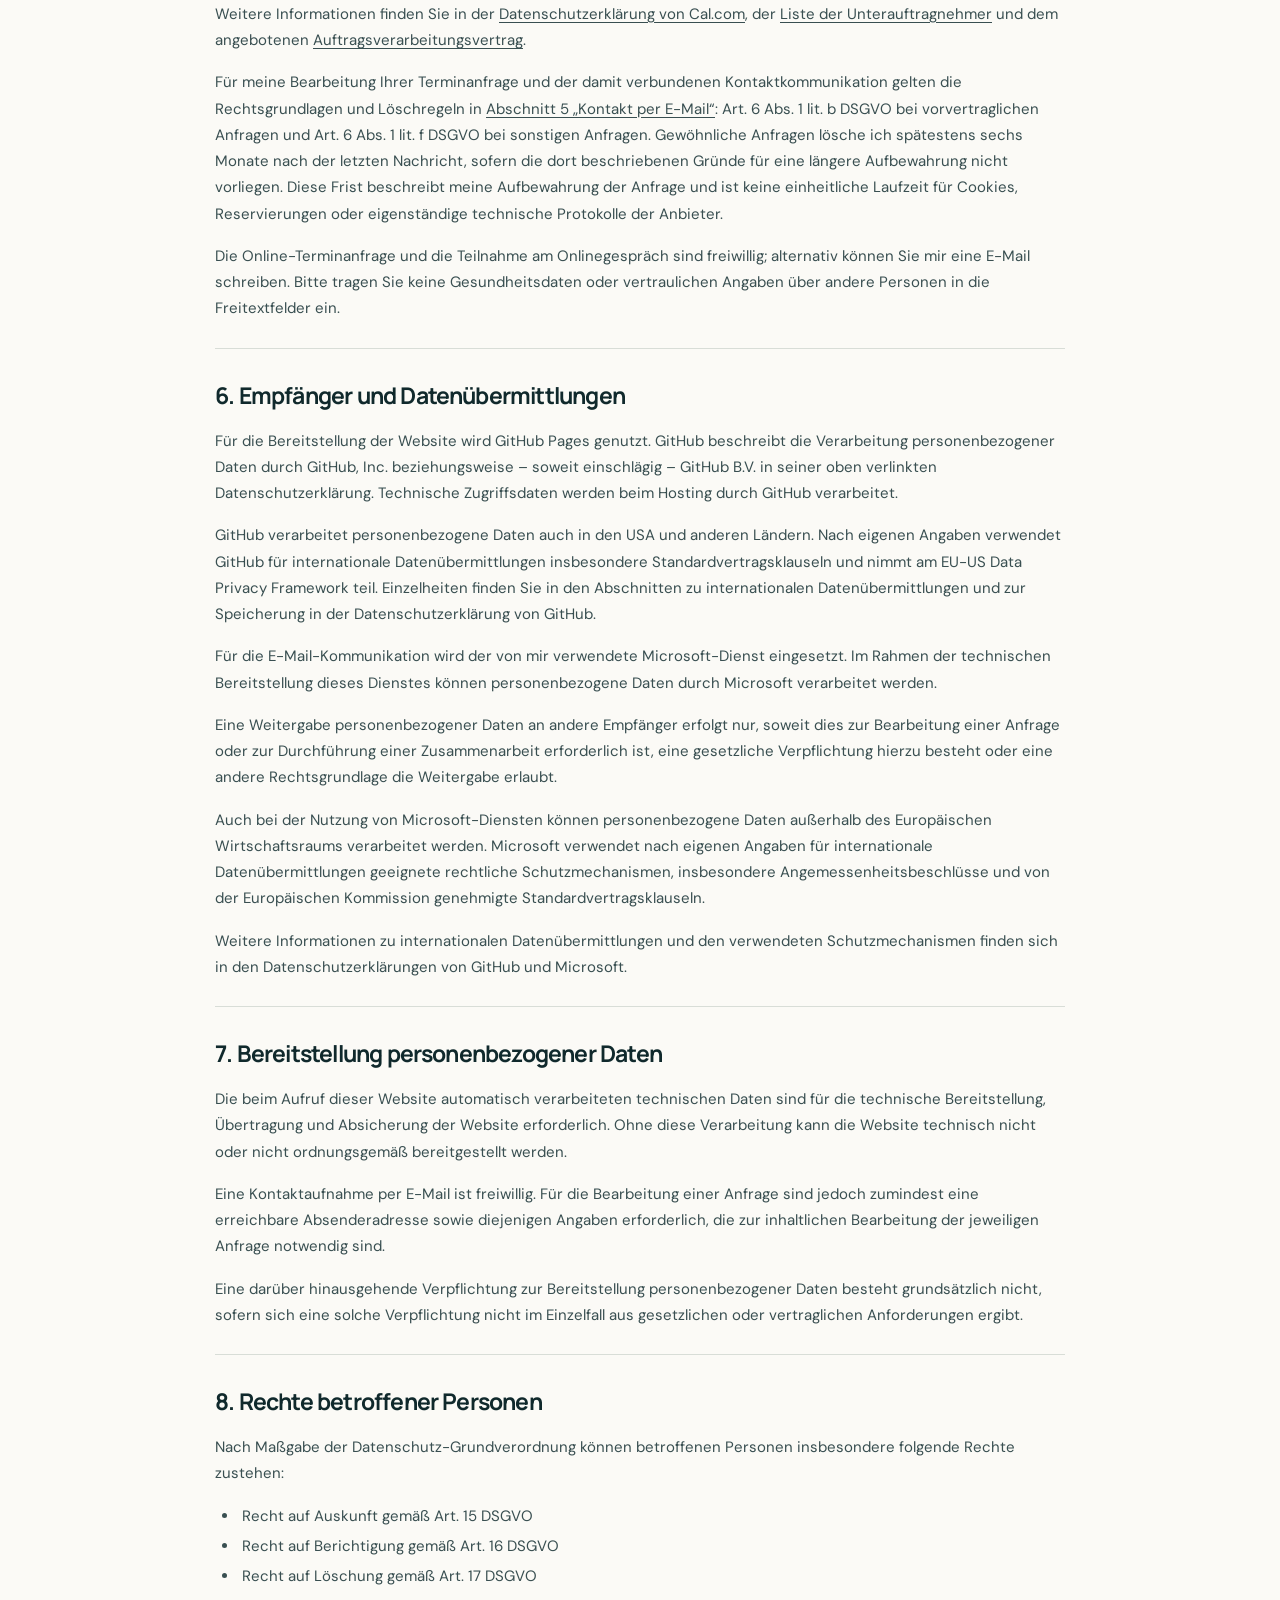
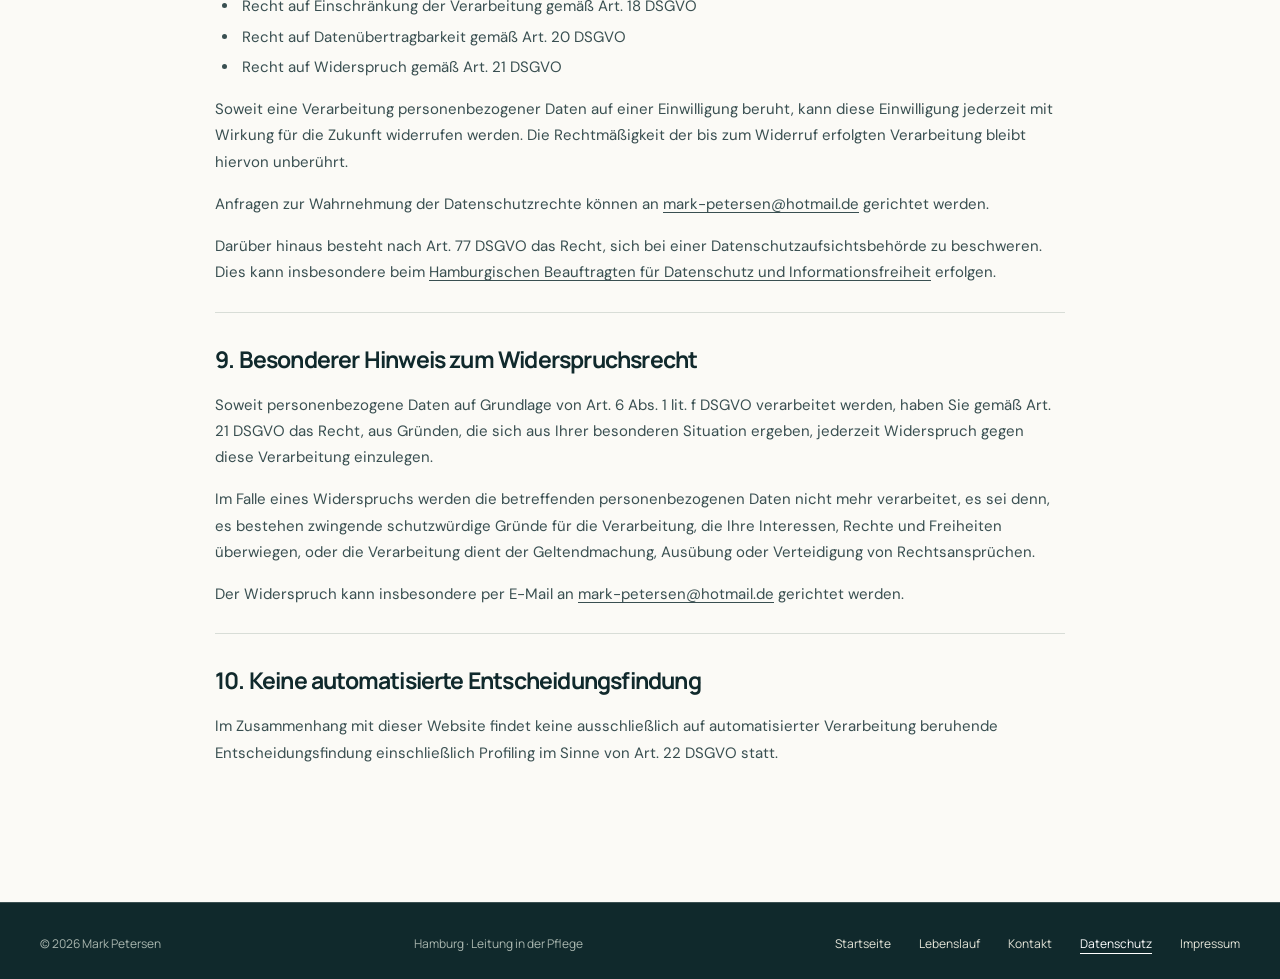
==== commit 92450f30: "Lebenslauf als eigene Seite mit Porträt ergänzen" ====
--- a/datenschutz.html
+++ b/datenschutz.html
@@ -6,6 +6,12 @@
   <meta name="robots" content="noindex, nofollow">
   <title>Datenschutz | Mark Petersen</title>
   <link rel="stylesheet" href="./styles.css">
+
+  <link rel="icon" href="favicon.ico" sizes="16x16 32x32 48x48">
+  <link rel="icon" href="favicon.svg" type="image/svg+xml" sizes="any">
+  <link rel="icon" href="favicon-32.png" type="image/png" sizes="32x32">
+  <link rel="apple-touch-icon" href="apple-touch-icon.png" sizes="180x180">
+  <link rel="manifest" href="site.webmanifest">
 </head>
 <body class="legal-page">
   <a class="skip-link" href="#inhalt">Zum Inhalt springen</a>
@@ -103,7 +109,7 @@
       <p>Im Zusammenhang mit dieser Website findet keine ausschließlich auf automatisierter Verarbeitung beruhende Entscheidungsfindung einschließlich Profiling im Sinne von Art. 22 DSGVO statt.</p>
     </section>
   </main>
-  <footer class="site-footer"><div class="wrap footer-inner"><span>© 2026 Mark Petersen</span><span>Hamburg · Leitung in der Pflege</span><div class="footer-links"><a href="./">Startseite</a><a href="./kontakt.html">Kontakt</a><a href="./datenschutz.html" aria-current="page">Datenschutz</a><a href="./impressum.html">Impressum</a></div></div></footer>
+  <footer class="site-footer"><div class="wrap footer-inner"><span>© 2026 Mark Petersen</span><span>Hamburg · Leitung in der Pflege</span><div class="footer-links"><a href="./">Startseite</a><a href="./lebenslauf.html">Lebenslauf</a><a href="./kontakt.html">Kontakt</a><a href="./datenschutz.html" aria-current="page">Datenschutz</a><a href="./impressum.html">Impressum</a></div></div></footer>
 </body>
 </html>
 
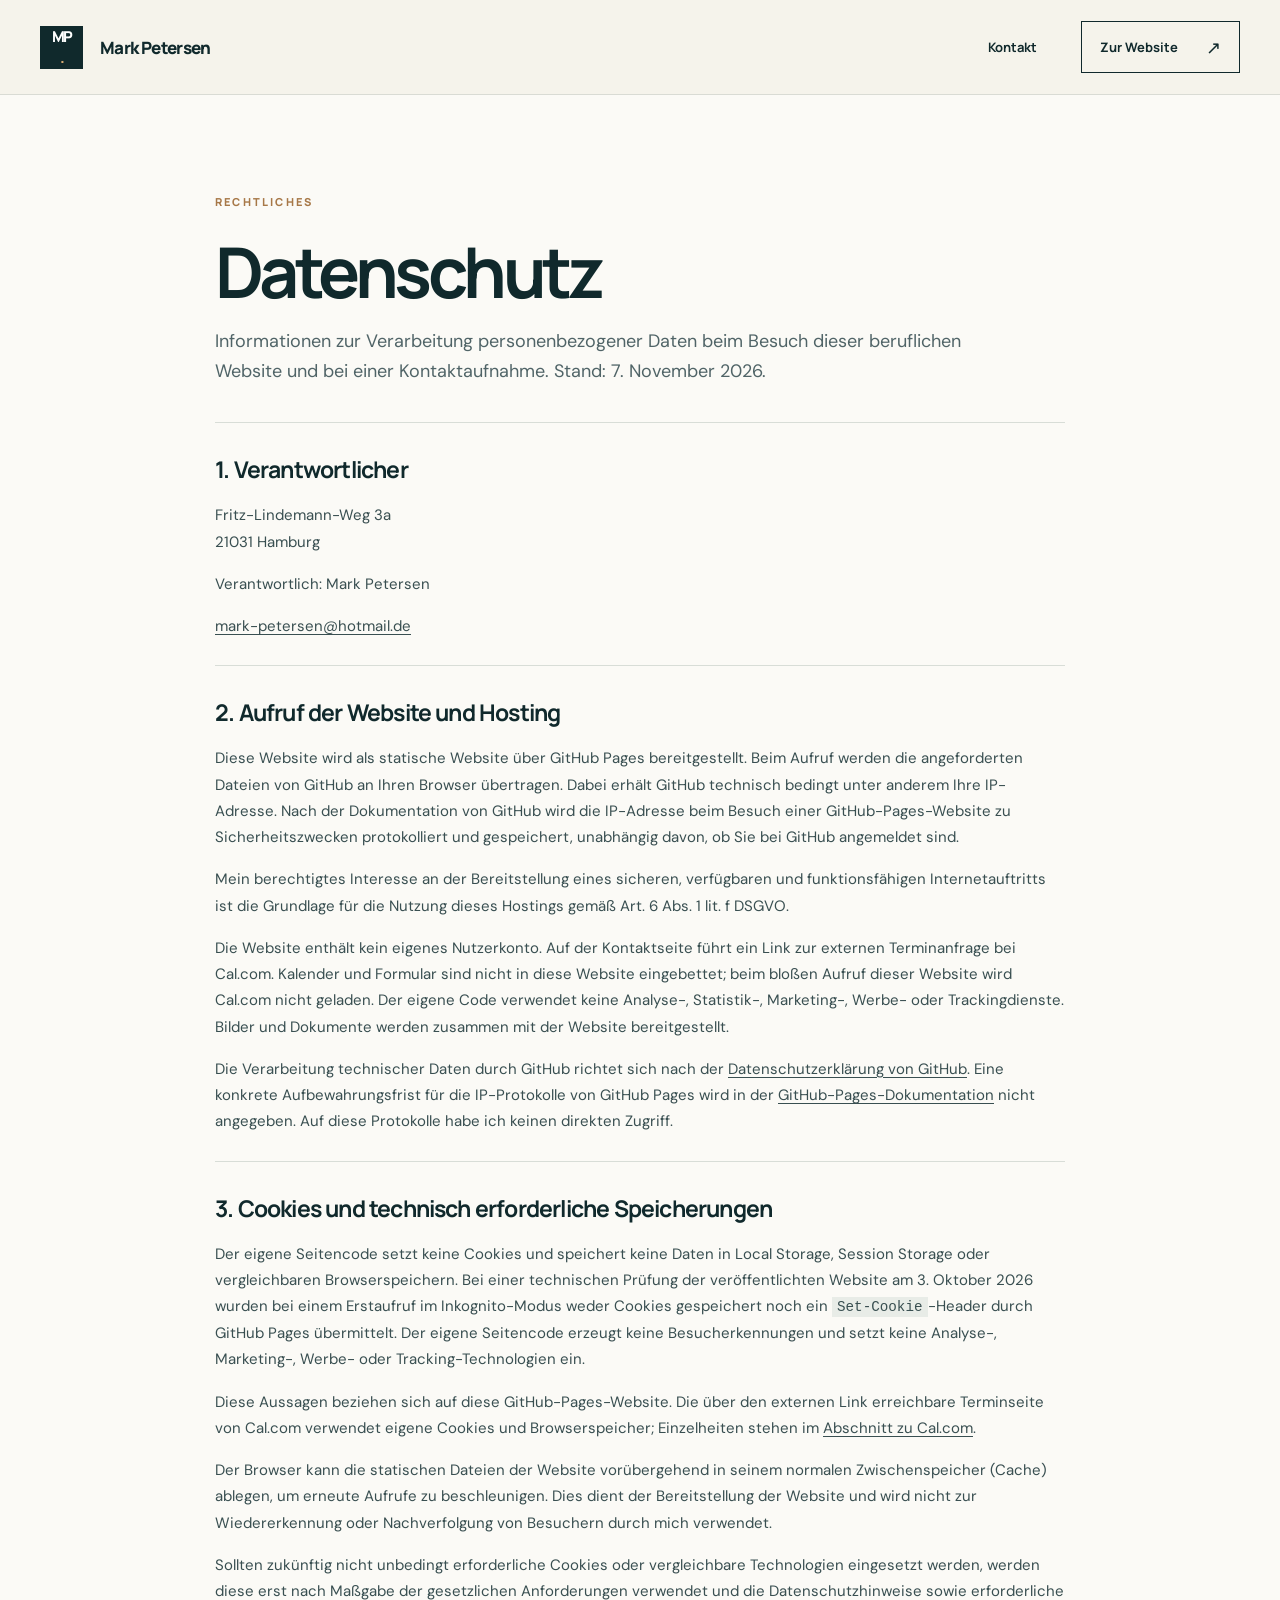
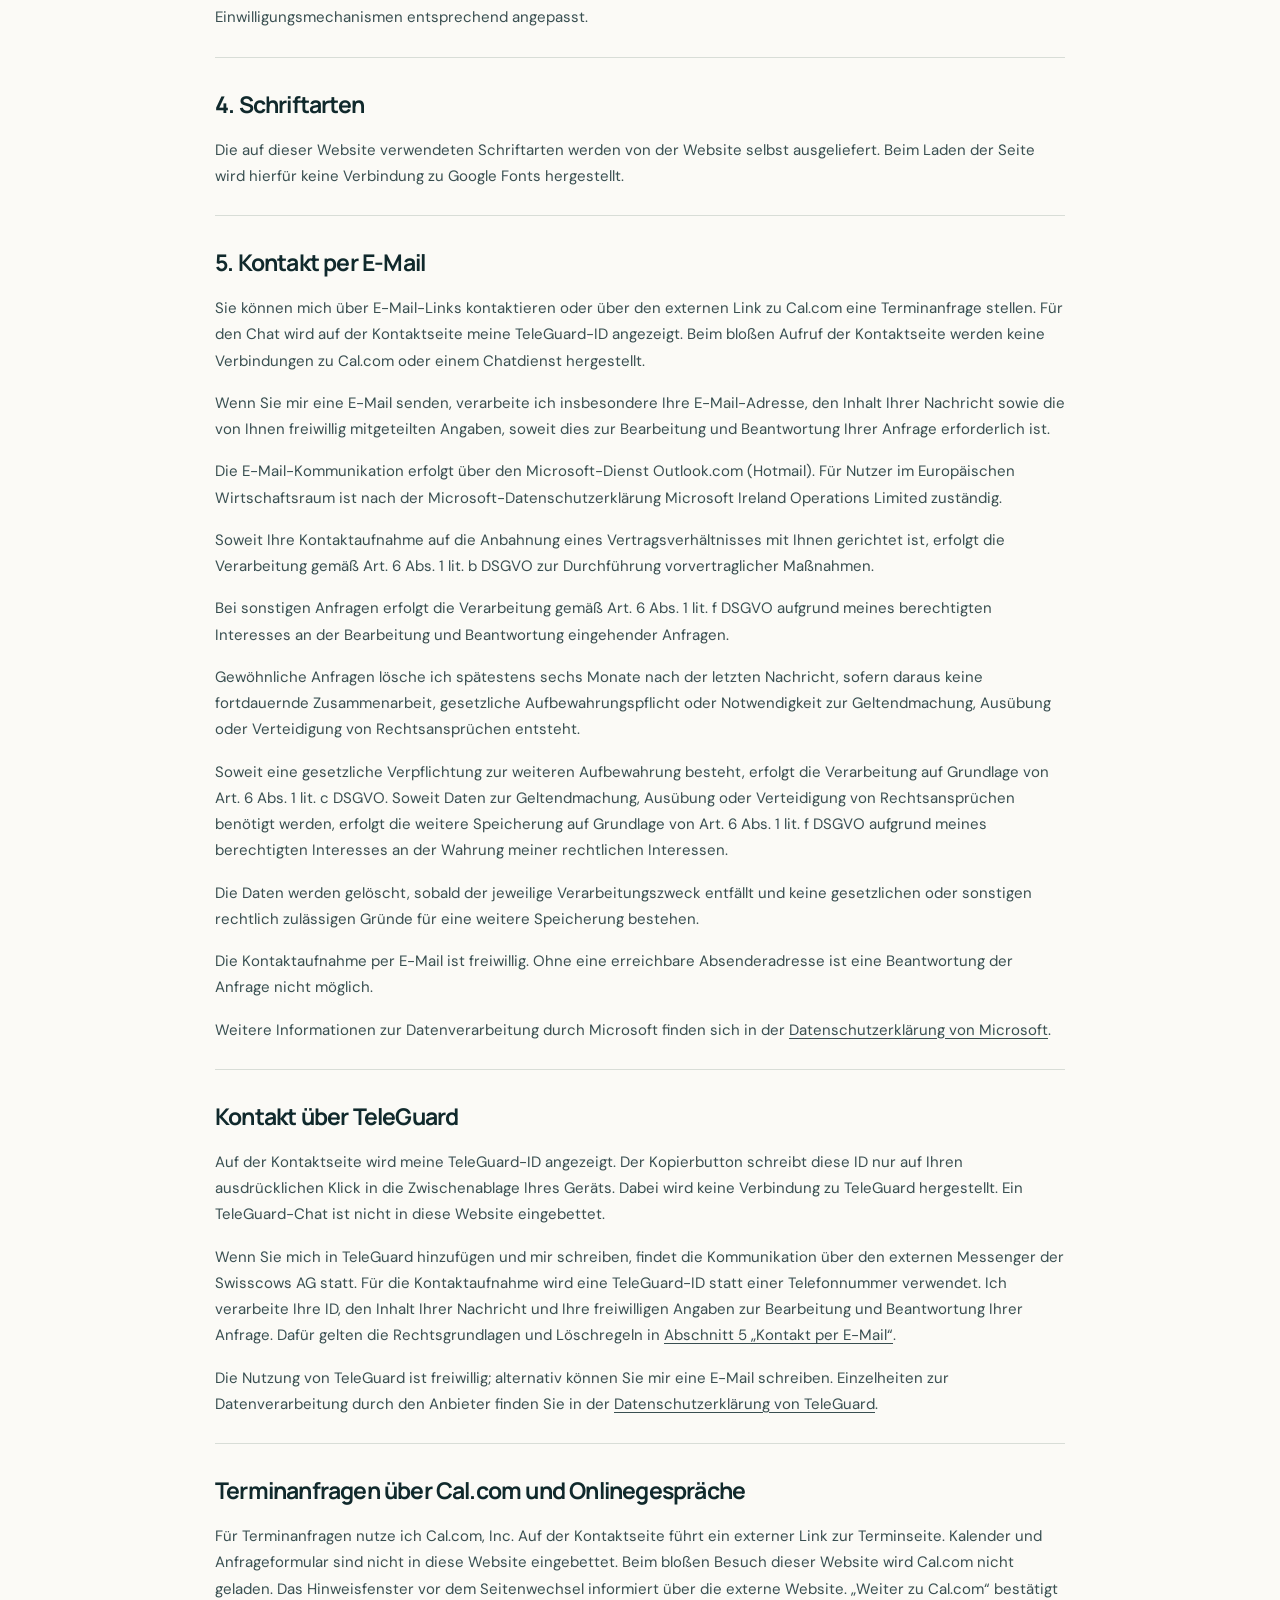
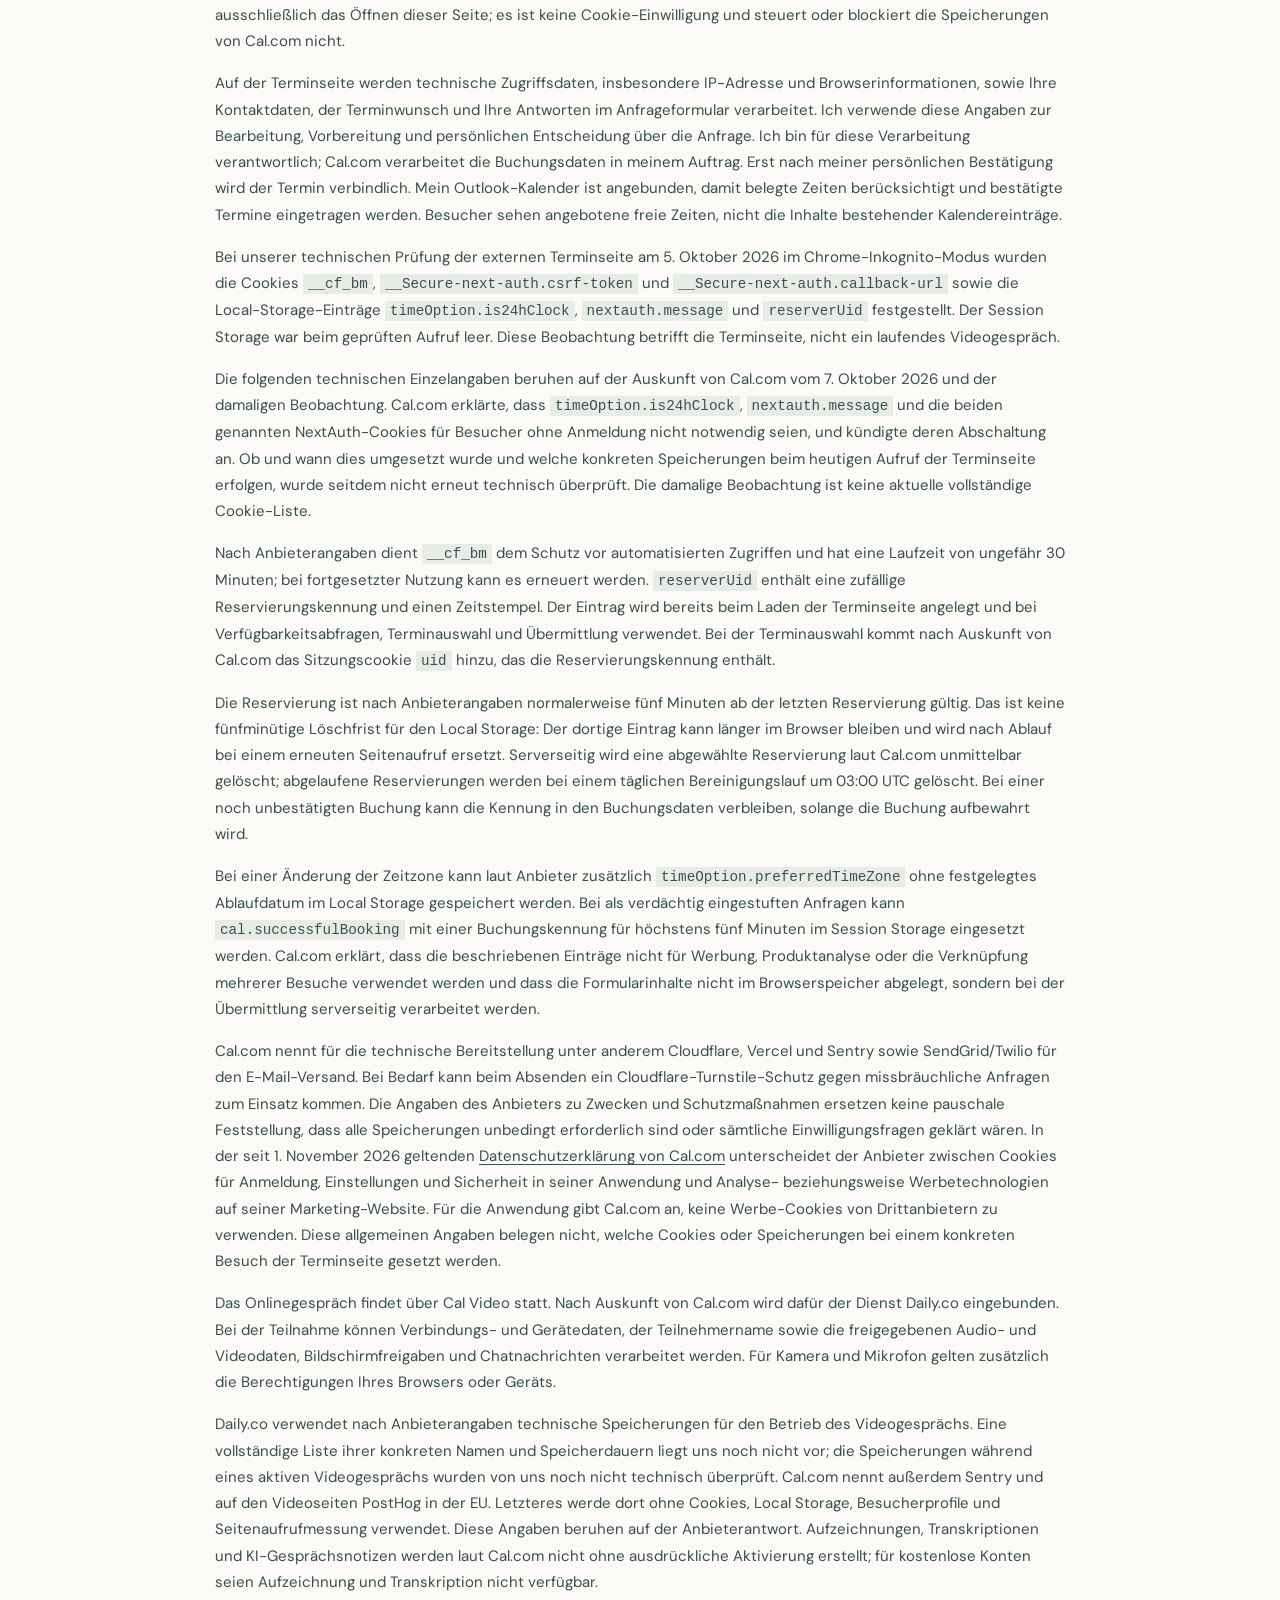
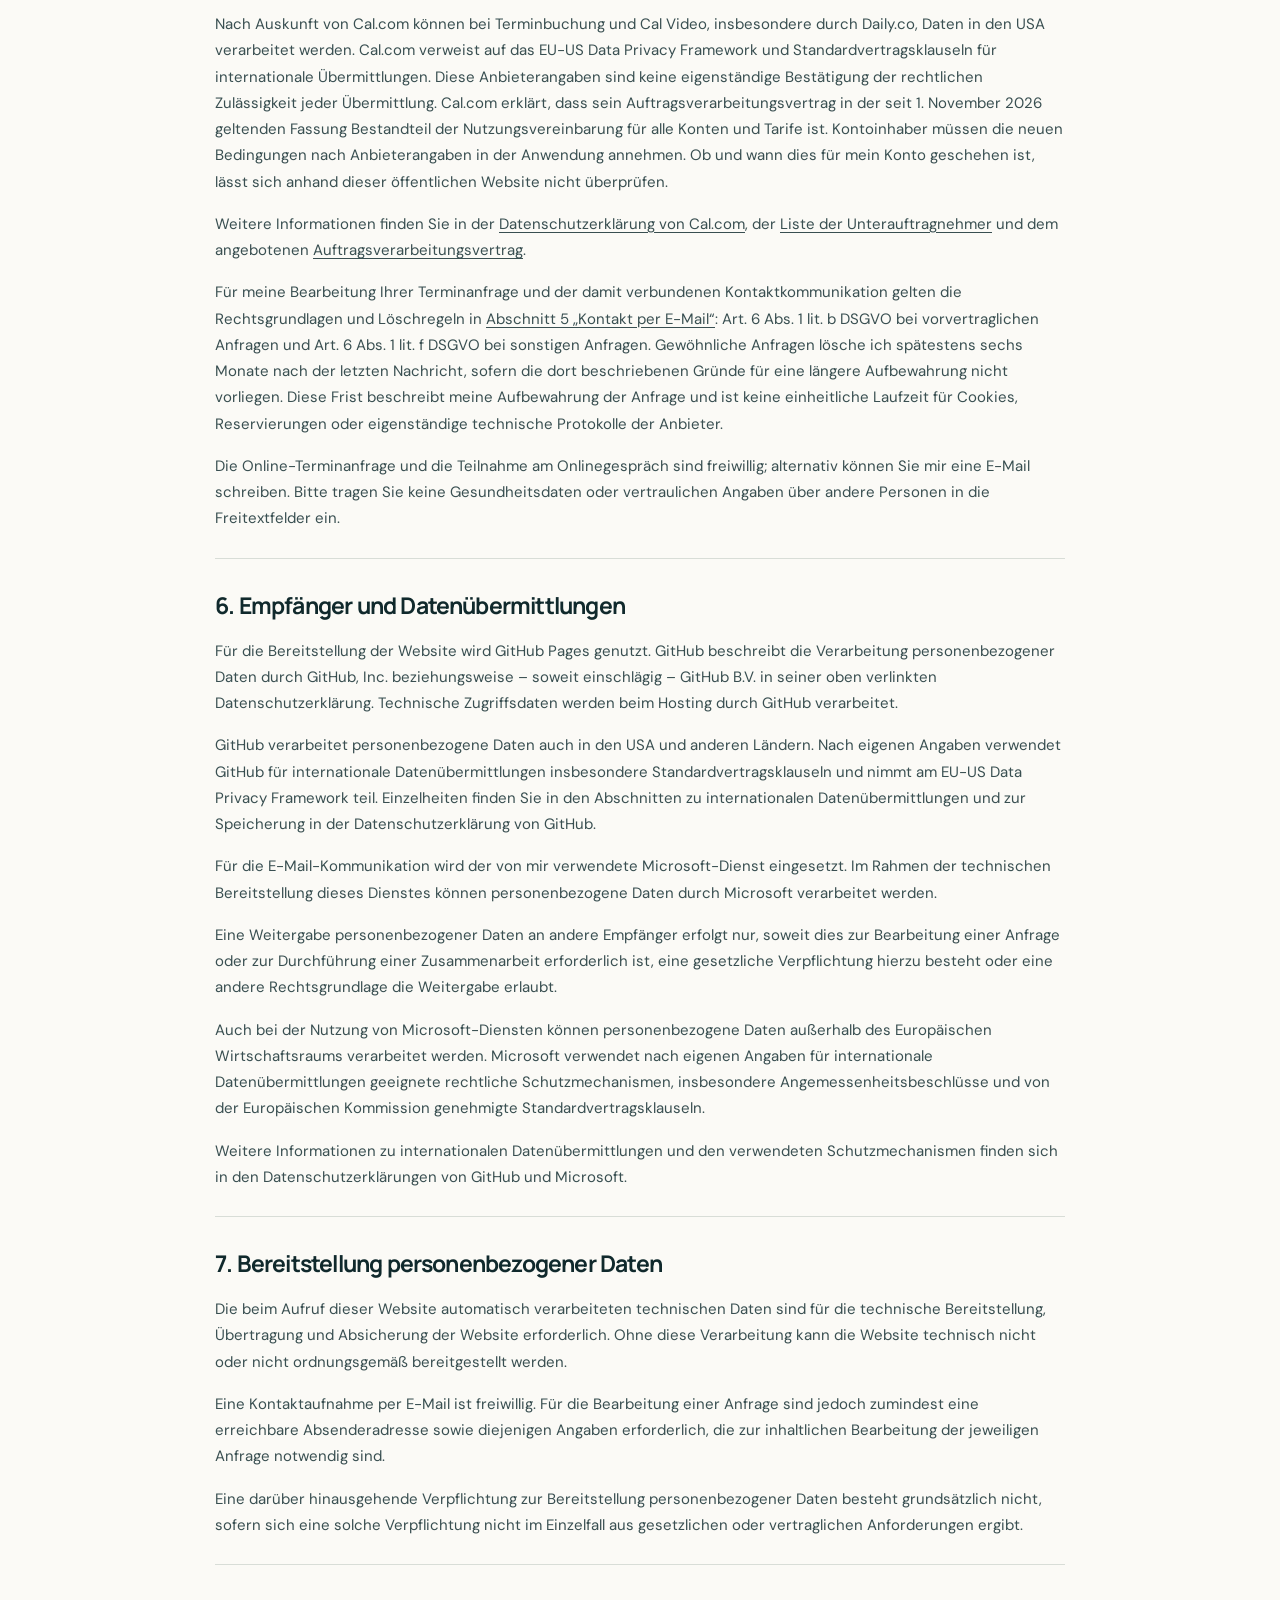
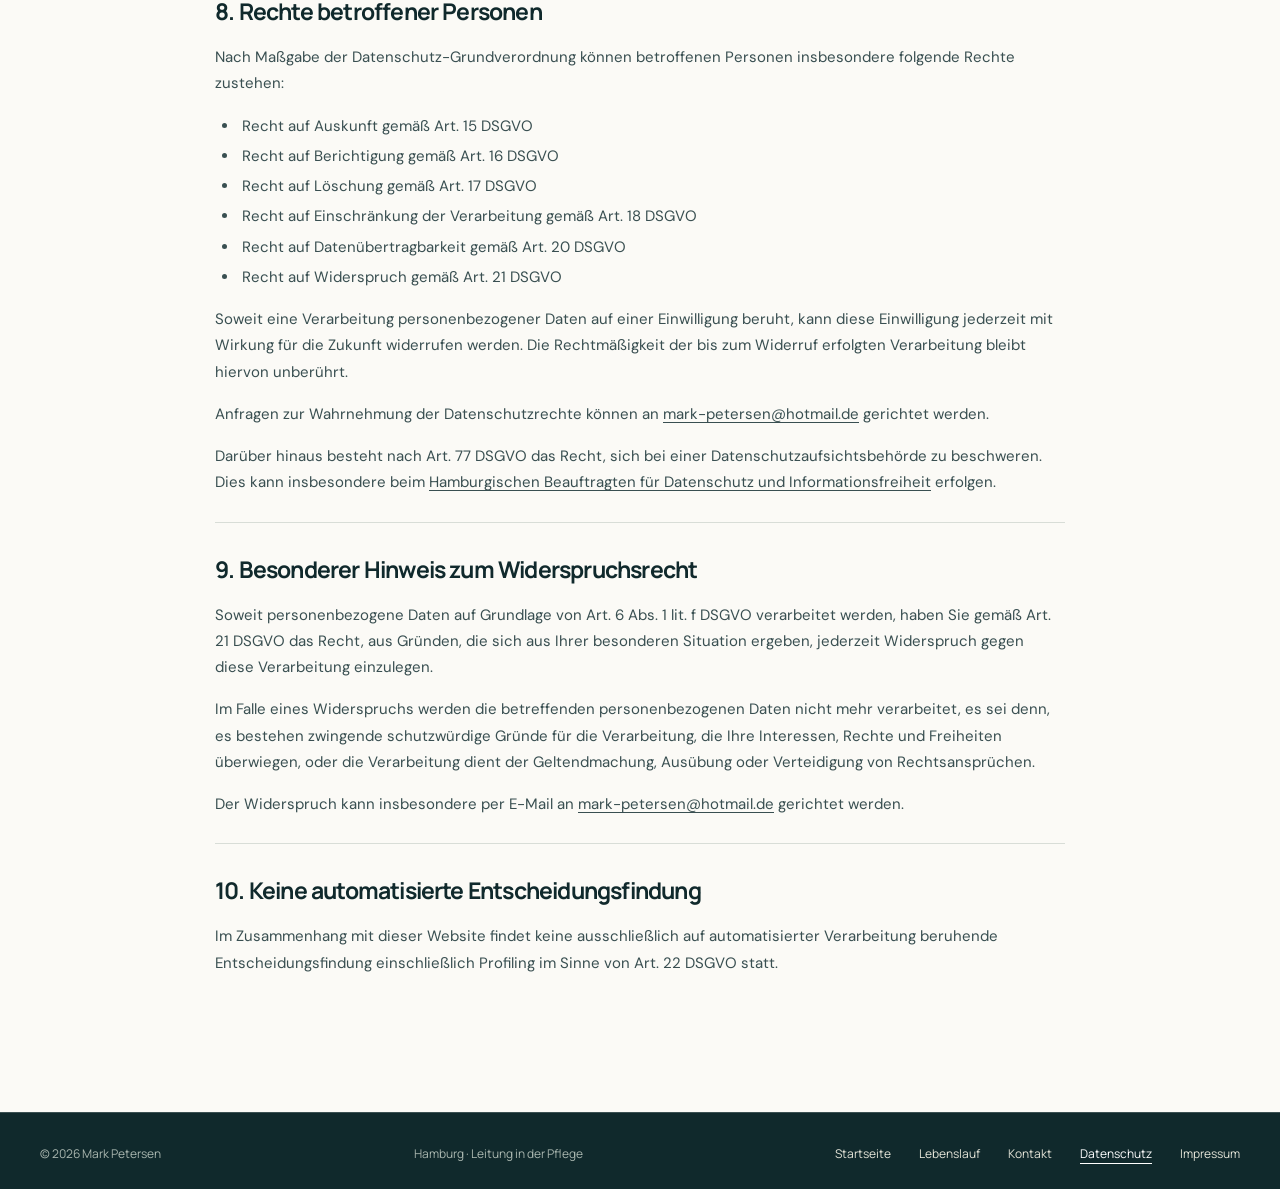
==== commit d1143004: "Aktualisiere Cal.com-Hinweise zum November 2026" ====
--- a/datenschutz.html
+++ b/datenschutz.html
@@ -19,7 +19,7 @@
   <main id="inhalt" class="legal-main wrap">
     <span class="section-kicker">RECHTLICHES</span>
     <h1>Datenschutz</h1>
-    <p class="legal-intro">Informationen zur Verarbeitung personenbezogener Daten beim Besuch dieser beruflichen Website und bei einer Kontaktaufnahme. Stand: 9. Oktober 2026.</p>
+    <p class="legal-intro">Informationen zur Verarbeitung personenbezogener Daten beim Besuch dieser beruflichen Website und bei einer Kontaktaufnahme. Stand: 7. November 2026.</p>
     <section><h2>1. Verantwortlicher</h2>
       <address>Fritz-Lindemann-Weg 3a<br>21031 Hamburg</address>
       <p>Verantwortlich: Mark Petersen</p>
@@ -61,15 +61,15 @@
 <p>Für Terminanfragen nutze ich Cal.com, Inc. Auf der Kontaktseite führt ein externer Link zur Terminseite. Kalender und Anfrageformular sind nicht in diese Website eingebettet. Beim bloßen Besuch dieser Website wird Cal.com nicht geladen. Das Hinweisfenster vor dem Seitenwechsel informiert über die externe Website. „Weiter zu Cal.com“ bestätigt ausschließlich das Öffnen dieser Seite; es ist keine Cookie-Einwilligung und steuert oder blockiert die Speicherungen von Cal.com nicht.</p>
 <p>Auf der Terminseite werden technische Zugriffsdaten, insbesondere IP-Adresse und Browserinformationen, sowie Ihre Kontaktdaten, der Terminwunsch und Ihre Antworten im Anfrageformular verarbeitet. Ich verwende diese Angaben zur Bearbeitung, Vorbereitung und persönlichen Entscheidung über die Anfrage. Ich bin für diese Verarbeitung verantwortlich; Cal.com verarbeitet die Buchungsdaten in meinem Auftrag. Erst nach meiner persönlichen Bestätigung wird der Termin verbindlich. Mein Outlook-Kalender ist angebunden, damit belegte Zeiten berücksichtigt und bestätigte Termine eingetragen werden. Besucher sehen angebotene freie Zeiten, nicht die Inhalte bestehender Kalendereinträge.</p>
 <p>Bei unserer technischen Prüfung der externen Terminseite am 5. Oktober 2026 im Chrome-Inkognito-Modus wurden die Cookies <code>__cf_bm</code>, <code>__Secure-next-auth.csrf-token</code> und <code>__Secure-next-auth.callback-url</code> sowie die Local-Storage-Einträge <code>timeOption.is24hClock</code>, <code>nextauth.message</code> und <code>reserverUid</code> festgestellt. Der Session Storage war beim geprüften Aufruf leer. Diese Beobachtung betrifft die Terminseite, nicht ein laufendes Videogespräch.</p>
-<p>Die folgenden Angaben beruhen auf der Auskunft von Cal.com vom 7. Oktober 2026. Soweit sie über unsere damalige technische Beobachtung hinausgehen, wurden sie nicht sämtlich unabhängig überprüft. Cal.com erklärt, dass <code>timeOption.is24hClock</code>, <code>nextauth.message</code> und die beiden genannten NextAuth-Cookies für Besucher ohne Anmeldung nicht notwendig sind, und kündigt deren Abschaltung an. Eine Umsetzung ist bislang weder vom Anbieter bestätigt noch von uns überprüft. Die angekündigte Änderung wird deshalb nicht als bereits erfolgt dargestellt.</p>
+<p>Die folgenden technischen Einzelangaben beruhen auf der Auskunft von Cal.com vom 7. Oktober 2026 und der damaligen Beobachtung. Cal.com erklärte, dass <code>timeOption.is24hClock</code>, <code>nextauth.message</code> und die beiden genannten NextAuth-Cookies für Besucher ohne Anmeldung nicht notwendig seien, und kündigte deren Abschaltung an. Ob und wann dies umgesetzt wurde und welche konkreten Speicherungen beim heutigen Aufruf der Terminseite erfolgen, wurde seitdem nicht erneut technisch überprüft. Die damalige Beobachtung ist keine aktuelle vollständige Cookie-Liste.</p>
 <p>Nach Anbieterangaben dient <code>__cf_bm</code> dem Schutz vor automatisierten Zugriffen und hat eine Laufzeit von ungefähr 30 Minuten; bei fortgesetzter Nutzung kann es erneuert werden. <code>reserverUid</code> enthält eine zufällige Reservierungskennung und einen Zeitstempel. Der Eintrag wird bereits beim Laden der Terminseite angelegt und bei Verfügbarkeitsabfragen, Terminauswahl und Übermittlung verwendet. Bei der Terminauswahl kommt nach Auskunft von Cal.com das Sitzungscookie <code>uid</code> hinzu, das die Reservierungskennung enthält.</p>
 <p>Die Reservierung ist nach Anbieterangaben normalerweise fünf Minuten ab der letzten Reservierung gültig. Das ist keine fünfminütige Löschfrist für den Local Storage: Der dortige Eintrag kann länger im Browser bleiben und wird nach Ablauf bei einem erneuten Seitenaufruf ersetzt. Serverseitig wird eine abgewählte Reservierung laut Cal.com unmittelbar gelöscht; abgelaufene Reservierungen werden bei einem täglichen Bereinigungslauf um 03:00 UTC gelöscht. Bei einer noch unbestätigten Buchung kann die Kennung in den Buchungsdaten verbleiben, solange die Buchung aufbewahrt wird.</p>
 <p>Bei einer Änderung der Zeitzone kann laut Anbieter zusätzlich <code>timeOption.preferredTimeZone</code> ohne festgelegtes Ablaufdatum im Local Storage gespeichert werden. Bei als verdächtig eingestuften Anfragen kann <code>cal.successfulBooking</code> mit einer Buchungskennung für höchstens fünf Minuten im Session Storage eingesetzt werden. Cal.com erklärt, dass die beschriebenen Einträge nicht für Werbung, Produktanalyse oder die Verknüpfung mehrerer Besuche verwendet werden und dass die Formularinhalte nicht im Browserspeicher abgelegt, sondern bei der Übermittlung serverseitig verarbeitet werden.</p>
-<p>Cal.com nennt für die technische Bereitstellung unter anderem Cloudflare, Vercel und Sentry sowie SendGrid/Twilio für den E-Mail-Versand. Bei Bedarf kann beim Absenden ein Cloudflare-Turnstile-Schutz gegen missbräuchliche Anfragen zum Einsatz kommen. Die Angaben des Anbieters zu Zwecken und Schutzmaßnahmen ersetzen keine pauschale Feststellung, dass alle Speicherungen unbedingt erforderlich sind oder sämtliche Einwilligungsfragen geklärt wären.</p>
+<p>Cal.com nennt für die technische Bereitstellung unter anderem Cloudflare, Vercel und Sentry sowie SendGrid/Twilio für den E-Mail-Versand. Bei Bedarf kann beim Absenden ein Cloudflare-Turnstile-Schutz gegen missbräuchliche Anfragen zum Einsatz kommen. Die Angaben des Anbieters zu Zwecken und Schutzmaßnahmen ersetzen keine pauschale Feststellung, dass alle Speicherungen unbedingt erforderlich sind oder sämtliche Einwilligungsfragen geklärt wären. In der seit 1. November 2026 geltenden <a href="https://cal.com/privacy" rel="noopener noreferrer">Datenschutzerklärung von Cal.com</a> unterscheidet der Anbieter zwischen Cookies für Anmeldung, Einstellungen und Sicherheit in seiner Anwendung und Analyse- beziehungsweise Werbetechnologien auf seiner Marketing-Website. Für die Anwendung gibt Cal.com an, keine Werbe-Cookies von Drittanbietern zu verwenden. Diese allgemeinen Angaben belegen nicht, welche Cookies oder Speicherungen bei einem konkreten Besuch der Terminseite gesetzt werden.</p>
 <p>Das Onlinegespräch findet über Cal Video statt. Nach Auskunft von Cal.com wird dafür der Dienst Daily.co eingebunden. Bei der Teilnahme können Verbindungs- und Gerätedaten, der Teilnehmername sowie die freigegebenen Audio- und Videodaten, Bildschirmfreigaben und Chatnachrichten verarbeitet werden. Für Kamera und Mikrofon gelten zusätzlich die Berechtigungen Ihres Browsers oder Geräts.</p>
 <p>Daily.co verwendet nach Anbieterangaben technische Speicherungen für den Betrieb des Videogesprächs. Eine vollständige Liste ihrer konkreten Namen und Speicherdauern liegt uns noch nicht vor; die Speicherungen während eines aktiven Videogesprächs wurden von uns noch nicht technisch überprüft. Cal.com nennt außerdem Sentry und auf den Videoseiten PostHog in der EU. Letzteres werde dort ohne Cookies, Local Storage, Besucherprofile und Seitenaufrufmessung verwendet. Diese Angaben beruhen auf der Anbieterantwort. Aufzeichnungen, Transkriptionen und KI-Gesprächsnotizen werden laut Cal.com nicht ohne ausdrückliche Aktivierung erstellt; für kostenlose Konten seien Aufzeichnung und Transkription nicht verfügbar.</p>
-<p>Nach Auskunft von Cal.com können bei Terminbuchung und Cal Video, insbesondere durch Daily.co, Daten in den USA verarbeitet werden. Cal.com verweist auf das EU-US Data Privacy Framework und Standardvertragsklauseln für internationale Übermittlungen. Diese Anbieterangaben sind keine eigenständige Bestätigung der rechtlichen Zulässigkeit jeder Übermittlung. Ein Auftragsverarbeitungsvertrag ist laut Cal.com auch für kostenlose Konten verfügbar. Seine Verfügbarkeit allein bedeutet nicht, dass er bereits mit mir abgeschlossen wurde.</p>
-<p>Weitere Informationen finden Sie in der <a href="https://cal.com/privacy" rel="noopener noreferrer">Datenschutzerklärung von Cal.com</a>, der <a href="https://trust.cal.com/subprocessors" rel="noopener noreferrer">Liste der Unterauftragnehmer</a> und dem angebotenen <a href="https://go.cal.com/dpa" rel="noopener noreferrer">Auftragsverarbeitungsvertrag</a>.</p>
+<p>Nach Auskunft von Cal.com können bei Terminbuchung und Cal Video, insbesondere durch Daily.co, Daten in den USA verarbeitet werden. Cal.com verweist auf das EU-US Data Privacy Framework und Standardvertragsklauseln für internationale Übermittlungen. Diese Anbieterangaben sind keine eigenständige Bestätigung der rechtlichen Zulässigkeit jeder Übermittlung. Cal.com erklärt, dass sein Auftragsverarbeitungsvertrag in der seit 1. November 2026 geltenden Fassung Bestandteil der Nutzungsvereinbarung für alle Konten und Tarife ist. Kontoinhaber müssen die neuen Bedingungen nach Anbieterangaben in der Anwendung annehmen. Ob und wann dies für mein Konto geschehen ist, lässt sich anhand dieser öffentlichen Website nicht überprüfen.</p>
+<p>Weitere Informationen finden Sie in der <a href="https://cal.com/privacy" rel="noopener noreferrer">Datenschutzerklärung von Cal.com</a>, der <a href="https://trust.cal.com/subprocessors" rel="noopener noreferrer">Liste der Unterauftragnehmer</a> und dem angebotenen <a href="https://cal.com/dpa" rel="noopener noreferrer">Auftragsverarbeitungsvertrag</a>.</p>
 <p>Für meine Bearbeitung Ihrer Terminanfrage und der damit verbundenen Kontaktkommunikation gelten die Rechtsgrundlagen und Löschregeln in <a href="#kontakt-email">Abschnitt 5 „Kontakt per E-Mail“</a>: Art. 6 Abs. 1 lit. b DSGVO bei vorvertraglichen Anfragen und Art. 6 Abs. 1 lit. f DSGVO bei sonstigen Anfragen. Gewöhnliche Anfragen lösche ich spätestens sechs Monate nach der letzten Nachricht, sofern die dort beschriebenen Gründe für eine längere Aufbewahrung nicht vorliegen. Diese Frist beschreibt meine Aufbewahrung der Anfrage und ist keine einheitliche Laufzeit für Cookies, Reservierungen oder eigenständige technische Protokolle der Anbieter.</p>
 <p>Die Online-Terminanfrage und die Teilnahme am Onlinegespräch sind freiwillig; alternativ können Sie mir eine E-Mail schreiben. Bitte tragen Sie keine Gesundheitsdaten oder vertraulichen Angaben über andere Personen in die Freitextfelder ein.</p>
 </section>
